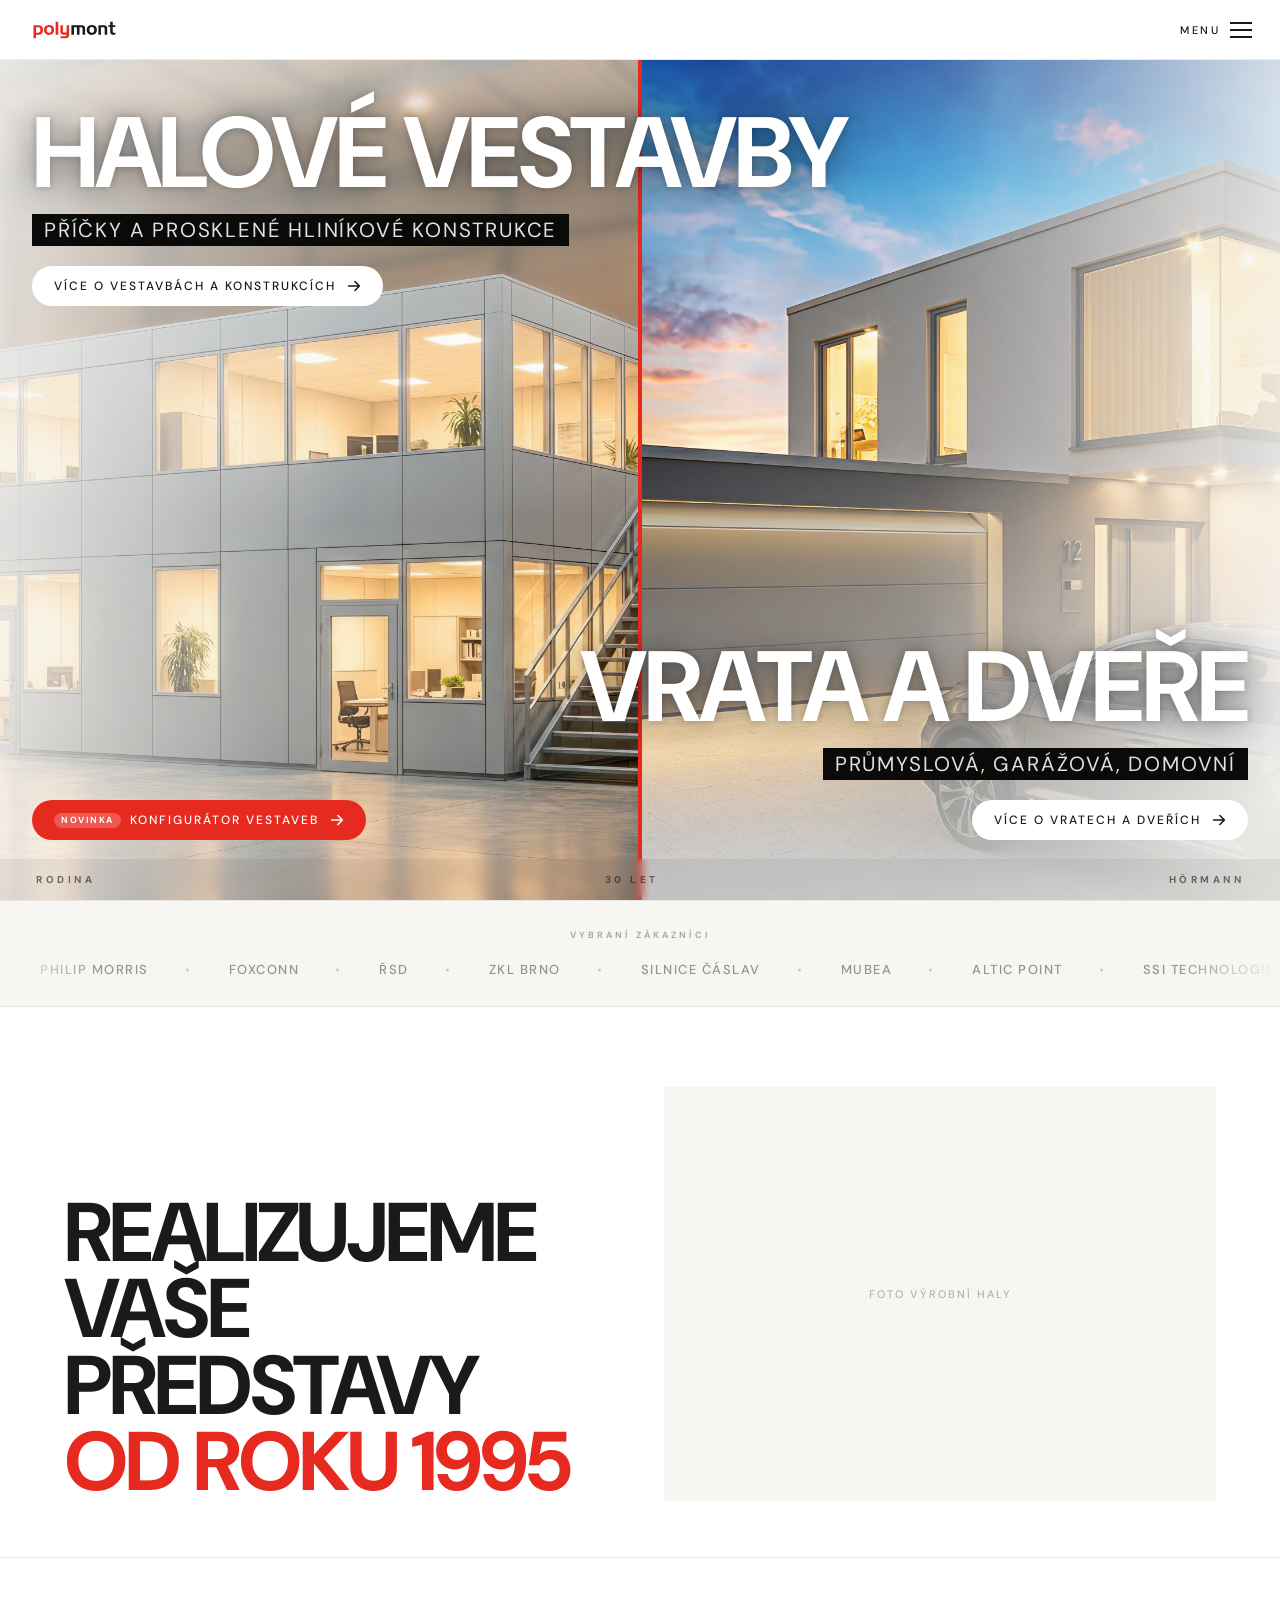
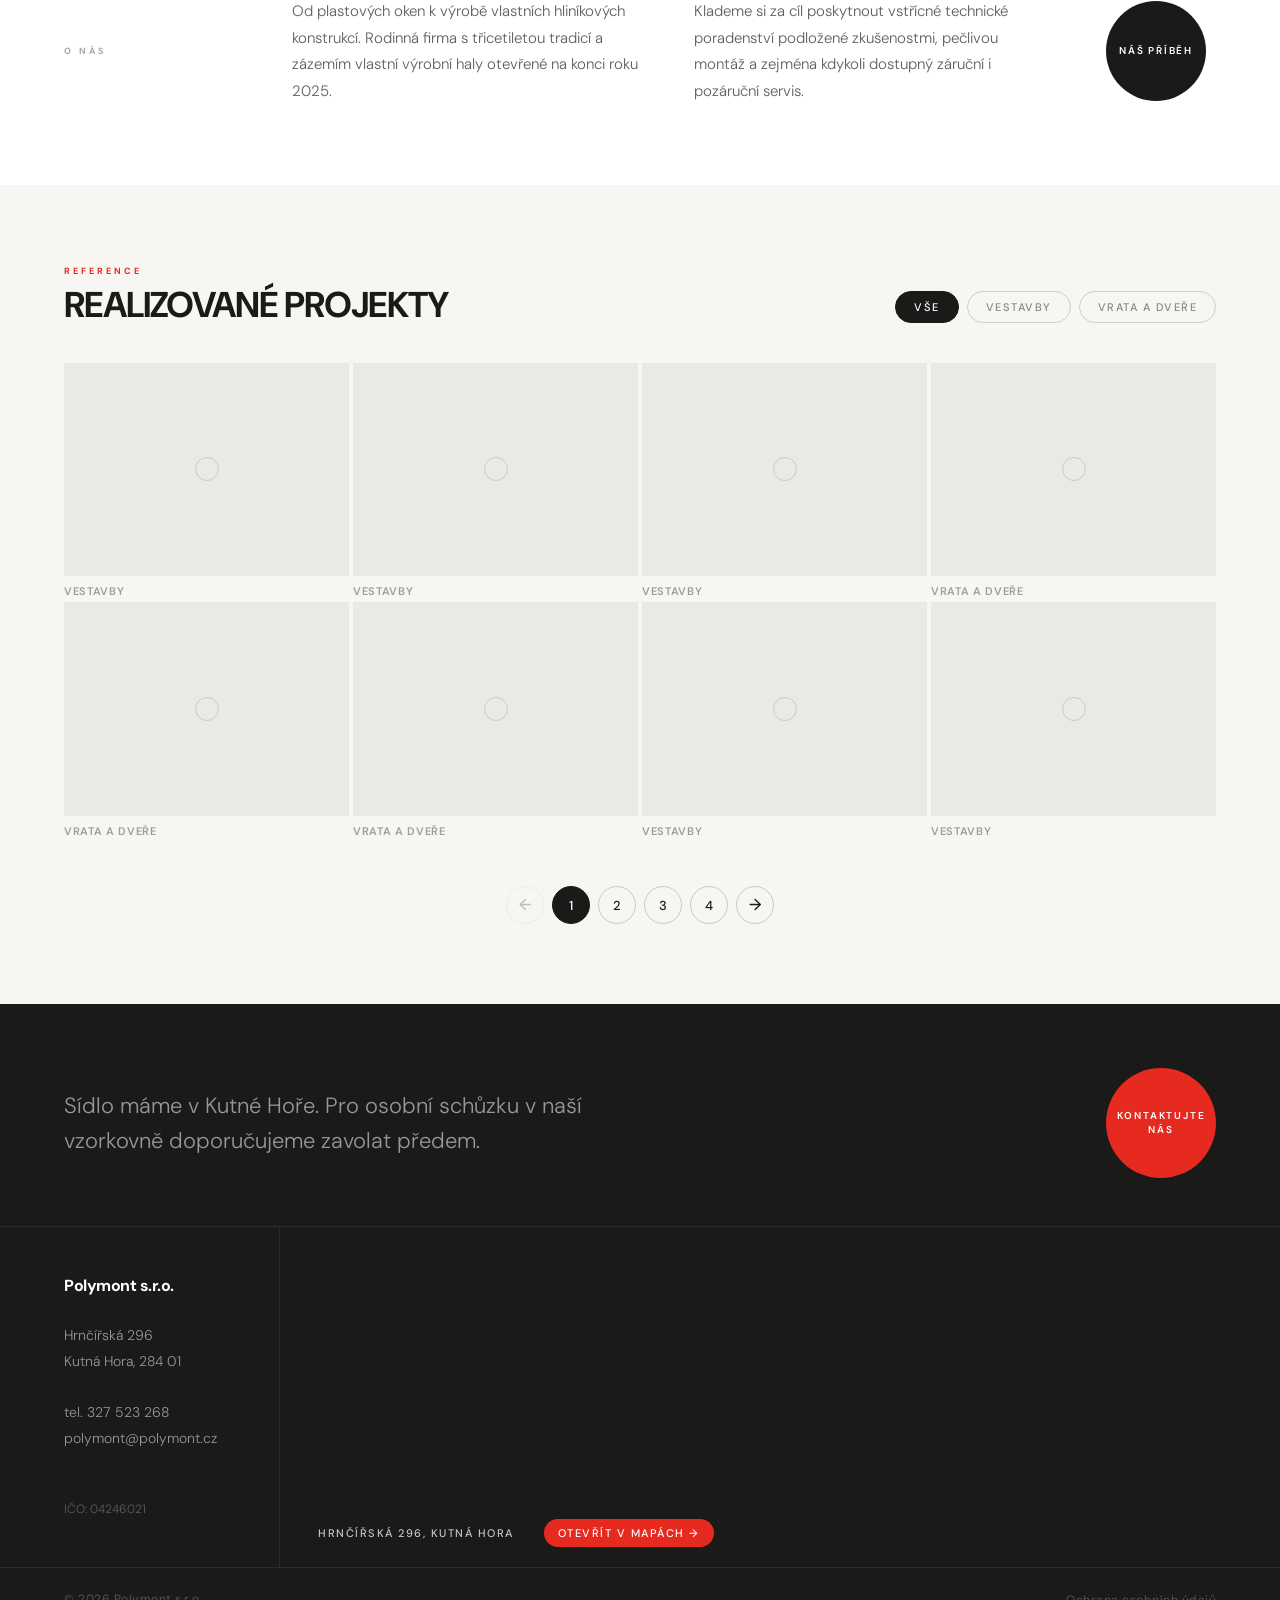
==== index.html @ edbf9d9f "Add files via upload" ====
<!DOCTYPE html>
<html lang="cs" dir="ltr">
<head>
  <meta charset="UTF-8" />
  <meta name="viewport" content="width=device-width, initial-scale=1.0" />
  <title>Polymont</title>
  <link rel="preconnect" href="https://fonts.googleapis.com" />
  <link rel="preconnect" href="https://fonts.gstatic.com" crossorigin />
  <link href="https://fonts.googleapis.com/css2?family=DM+Sans:ital,opsz,wght@0,9..40,300;0,9..40,400;0,9..40,500;0,9..40,700;1,9..40,300&display=swap" rel="stylesheet" />
  <link rel="stylesheet" href="style.css?v=5" />
</head>
<body>

  <!-- NAV -->
  <nav class="nav">
    <a href="/" class="nav__logo" data-i18n-aria-label="nav.logo_alt">
      <img src="polymont_logo_light.svg" data-i18n-alt="nav.logo_alt" alt="Polymont" class="nav__logo-img" />
    </a>
    <button class="nav__menu" data-i18n-aria-label="nav.menu">
      <span class="nav__menu-label" data-i18n="nav.menu">Menu</span>
      <div class="nav__hamburger">
        <span></span>
        <span></span>
        <span></span>
      </div>
    </button>
  </nav>

  <!-- HERO -->
  <section class="hero">

    <!-- Background panels (images + overlays only) -->
    <div class="hero__panel hero__panel--left">
      <img src="hero-1.png" data-i18n-alt="hero.left.img_alt" alt="" />
      <div class="hero__overlay"></div>
    </div>
    <div class="hero__panel hero__panel--right">
      <img src="hero-2.png" data-i18n-alt="hero.right.img_alt" alt="" />
      <div class="hero__overlay"></div>
    </div>

    <!-- Red divider between panels -->
    <div class="hero__divider"></div>

    <!-- Text blocks live at hero level — titles bleed across panels -->
    <div class="hero__text hero__text--topleft">
      <h1 class="hero__title" data-i18n="hero.left.title"></h1>
      <p class="hero__subtitle" data-i18n="hero.left.subtitle"></p>
      <a href="#halove-vestavby" class="hero__btn" data-i18n-label="hero.left.btn">
        <span data-i18n="hero.left.btn">Více o vestavbách a konstrukcích</span>
        <svg class="hero__btn-icon" viewBox="0 0 20 20" fill="none" xmlns="http://www.w3.org/2000/svg" width="18" height="18">
          <path d="M4 10h12M11 5l5 5-5 5" stroke="currentColor" stroke-width="1.8" stroke-linecap="round" stroke-linejoin="round"/>
        </svg>
      </a>
    </div>

    <div class="hero__text hero__text--bottomright">
      <h1 class="hero__title" data-i18n="hero.right.title"></h1>
      <p class="hero__subtitle" data-i18n="hero.right.subtitle"></p>
      <a href="#vrata-dvere" class="hero__btn" data-i18n-label="hero.right.btn">
        <span data-i18n="hero.right.btn">Více o vratech a dveřích</span>
        <svg class="hero__btn-icon" viewBox="0 0 20 20" fill="none" xmlns="http://www.w3.org/2000/svg" width="18" height="18">
          <path d="M4 10h12M11 5l5 5-5 5" stroke="currentColor" stroke-width="1.8" stroke-linecap="round" stroke-linejoin="round"/>
        </svg>
      </a>
    </div>

    <!-- Accent configurator button — bottom left -->
    <a href="#konfigurator" class="hero__btn hero__btn--accent hero__btn--bottomleft">
      <span class="hero__btn-new" data-i18n="hero.left.btn_new">Novinka</span>
      <span data-i18n="hero.left.btn_configurator">Konfigurátor vestaveb</span>
      <svg class="hero__btn-icon" viewBox="0 0 20 20" fill="none" xmlns="http://www.w3.org/2000/svg" width="18" height="18">
        <path d="M4 10h12M11 5l5 5-5 5" stroke="currentColor" stroke-width="1.8" stroke-linecap="round" stroke-linejoin="round"/>
      </svg>
    </a>

    <!-- Bottom labels -->
    <div class="hero__labels">
      <span data-i18n="hero.label.consulting"></span>
      <span data-i18n="hero.label.management"></span>
      <span data-i18n="hero.label.control"></span>
    </div>
  </section>

  <!-- CLIENTS SLIDER -->
  <section class="clients">
    <p class="clients__label" data-i18n="clients.label">Vybraní zákazníci</p>
    <div class="clients__track-wrap">
      <div class="clients__track">
        <span>Philip Morris</span>
        <span>Foxconn</span>
        <span>ŘSD</span>
        <span>ZKL Brno</span>
        <span>Silnice Čáslav</span>
        <span>MUBEA</span>
        <span>ALTIC Point</span>
        <span>SSI Technologies</span>
        <span>UNIKOM Kutná Hora</span>
        <span>PZP Heating</span>
        <span>Zambelli České Budějovice</span>
        <span>DEXION Praha</span>
        <span>LINDE Material Handling</span>
        <span>JMB Aircraft</span>
        <span>STEELAG Praha</span>
        <span>BEG Bohemia Brno</span>
        <span>SUMITOMO</span>
        <span>EUROPTEC</span>
        <!-- duplicate for seamless loop -->
        <span aria-hidden="true">Philip Morris</span>
        <span aria-hidden="true">Foxconn</span>
        <span aria-hidden="true">ŘSD</span>
        <span aria-hidden="true">ZKL Brno</span>
        <span aria-hidden="true">Silnice Čáslav</span>
        <span aria-hidden="true">MUBEA</span>
        <span aria-hidden="true">ALTIC Point</span>
        <span aria-hidden="true">SSI Technologies</span>
        <span aria-hidden="true">UNIKOM Kutná Hora</span>
        <span aria-hidden="true">PZP Heating</span>
        <span aria-hidden="true">Zambelli České Budějovice</span>
        <span aria-hidden="true">DEXION Praha</span>
        <span aria-hidden="true">LINDE Material Handling</span>
        <span aria-hidden="true">JMB Aircraft</span>
        <span aria-hidden="true">STEELAG Praha</span>
        <span aria-hidden="true">BEG Bohemia Brno</span>
        <span aria-hidden="true">SUMITOMO</span>
        <span aria-hidden="true">EUROPTEC</span>
      </div>
    </div>
  </section>

  <!-- ABOUT TEASER -->
  <section class="about">

    <!-- Top: big heading + company image -->
    <div class="about__hero">
      <h2 class="about__heading">
        <span data-i18n="about.heading_l1">Realizujeme</span>
        <span data-i18n="about.heading_l2">vaše představy</span>
        <span class="about__heading-accent" data-i18n="about.heading_l3">od roku 1995</span>
      </h2>
      <div class="about__image">
        <!-- Replace src with actual premises photo -->
        <img src="about-premises.jpg" alt="Výrobní hala Polymont" onerror="this.style.display='none';this.closest('.about__image').classList.add('about__image--placeholder')" />
      </div>
    </div>

    <!-- Bottom: label · two text columns · round CTA -->
    <div class="about__body">
      <p class="about__eyebrow" data-i18n="about.eyebrow">O nás</p>
      <p class="about__col" data-i18n="about.col1">Od plastových oken k výrobě vlastních hliníkových konstrukcí. Rodinná firma s třicetiletou tradicí a zázemím vlastní výrobní haly otevřené na konci roku 2025.</p>
      <p class="about__col" data-i18n="about.col2">Klademe si za cíl poskytnout vstřícné technické poradenství podložené zkušenostmi, pečlivou montáž a zejména kdykoli dostupný záruční i pozáruční servis.</p>
      <a href="o-nas.html" class="about__btn" data-i18n="about.btn">Náš příběh</a>
    </div>

  </section>

  <!-- REFERENCES -->
  <section class="refs">
    <div class="refs__header">
      <div class="refs__title-wrap">
        <p class="refs__eyebrow" data-i18n="refs.eyebrow">Reference</p>
        <h2 class="refs__title" data-i18n="refs.title">Realizované projekty</h2>
      </div>
      <div class="refs__filters" role="group">
        <button class="refs__chip refs__chip--active" data-filter="all" data-i18n="refs.filter_all">Vše</button>
        <button class="refs__chip" data-filter="vestavby" data-i18n="refs.filter_vestavby">Vestavby</button>
        <button class="refs__chip" data-filter="vrata" data-i18n="refs.filter_vrata">Vrata a dveře</button>
      </div>
    </div>
    <div class="refs__grid" id="refs-grid"></div>
    <div class="refs__pager" id="refs-pager"></div>
  </section>

  <!-- LIGHTBOX -->
  <div class="lb" id="lightbox" role="dialog" aria-modal="true" aria-label="Zobrazení fotografie" hidden>
    <button class="lb__close" id="lb-close" aria-label="Zavřít">
      <svg viewBox="0 0 24 24" fill="none" width="22" height="22">
        <path d="M18 6L6 18M6 6l12 12" stroke="currentColor" stroke-width="2" stroke-linecap="round"/>
      </svg>
    </button>
    <button class="lb__arrow lb__arrow--prev" id="lb-prev" aria-label="Předchozí">
      <svg viewBox="0 0 24 24" fill="none" width="22" height="22">
        <path d="M15 18l-6-6 6-6" stroke="currentColor" stroke-width="2" stroke-linecap="round" stroke-linejoin="round"/>
      </svg>
    </button>
    <div class="lb__stage" id="lb-stage">
      <img class="lb__img" id="lb-img" src="" alt="" />
    </div>
    <button class="lb__arrow lb__arrow--next" id="lb-next" aria-label="Další">
      <svg viewBox="0 0 24 24" fill="none" width="22" height="22">
        <path d="M9 18l6-6-6-6" stroke="currentColor" stroke-width="2" stroke-linecap="round" stroke-linejoin="round"/>
      </svg>
    </button>
    <p class="lb__counter" id="lb-counter"></p>
  </div>

  <!-- FOOTER -->
  <footer class="footer">
    <div class="footer__top">
      <p class="footer__intro" data-i18n="footer.intro">Sídlo máme v Kutné Hoře. Pro osobní schůzku v naší vzorkovně doporučujeme zavolat předem.</p>
      <a href="#kontakt" class="footer__cta" data-i18n="footer.cta">Kontaktujte nás</a>
    </div>

    <div class="footer__body">
      <div class="footer__info">
        <p class="footer__company">Polymont s.r.o.</p>

        <div class="footer__block">
          <p>Hrnčířská 296</p>
          <p>Kutná Hora, 284 01</p>
        </div>

        <div class="footer__block">
          <a href="tel:+420327523268" class="footer__link">tel. 327 523 268</a>
          <a href="mailto:polymont@polymont.cz" class="footer__link">polymont@polymont.cz</a>
        </div>

        <div class="footer__block footer__block--small">
          <p>IČO: 04246021</p>
        </div>
      </div>

      <div class="footer__map">
        <iframe
          src="https://www.google.com/maps/embed?pb=!1m18!1m12!1m3!1d2566.0!2d15.2663!3d49.9484!2m3!1f0!2f0!3f0!3m2!1i1024!2i768!4f13.1!3m3!1m2!1s0x470cb5c5d5d5d5d5%3A0x0!2sHrn%C4%8D%C3%AD%C5%99sk%C3%A1+296%2C+Kutn%C3%A1+Hora!5e0!3m2!1scs!2scz!4v1"
          title="Polymont s.r.o. – Hrnčířská 296, Kutná Hora"
          allowfullscreen=""
          loading="lazy"
          referrerpolicy="no-referrer-when-downgrade">
        </iframe>
        <div class="footer__map-overlay">
          <span class="footer__map-label">Hrnčířská 296, Kutná Hora</span>
          <a href="https://maps.google.com/?q=Hrnčířská+296,+Kutná+Hora" target="_blank" rel="noopener" class="footer__map-btn" data-i18n="footer.map_open">Otevřít v mapách →</a>
        </div>
      </div>
    </div>

    <div class="footer__bottom">
      <p class="footer__copy">© <span id="footer-year"></span> Polymont s.r.o.</p>
      <nav class="footer__legal">
        <a href="#" data-i18n="footer.privacy">Ochrana osobních údajů</a>
      </nav>
    </div>
  </footer>

  <script src="main.js?v=4" defer></script>
</body>
</html>
---- style.css ----
*, *::before, *::after {
  margin: 0;
  padding: 0;
  box-sizing: border-box;
}

:root {
  --red:    #E62A20;
  --dark:   #1A1A18;
  --light:  #f7f6f3;
  --black:  #0a0a09;
  --white:  #ffffff;
  --nav-h:  60px;
}

html {
  font-family: 'DM Sans', sans-serif;
  background: var(--light);
}

body {
  min-height: 100%;
}

/* ─── NAV ─────────────────────────────────────────── */

.nav {
  position: fixed;
  top: 0; left: 0; right: 0;
  z-index: 100;
  height: var(--nav-h);
  background: var(--white);
  border-bottom: 1px solid rgba(0,0,0,0.08);
  display: flex;
  align-items: center;
  justify-content: space-between;
  padding: 0 28px;
}

.nav__logo {
  display: flex;
  align-items: center;
  text-decoration: none;
}

.nav__logo-img {
  height: 28px;
  width: auto;
  display: block;
}

.nav__menu {
  display: flex;
  align-items: center;
  gap: 10px;
  background: none;
  border: none;
  cursor: pointer;
  color: var(--dark);
}

.nav__menu-label {
  font-family: 'DM Sans', sans-serif;
  font-size: 11px;
  font-weight: 500;
  letter-spacing: 2.5px;
  text-transform: uppercase;
  color: var(--dark);
}

.nav__hamburger {
  display: flex;
  flex-direction: column;
  gap: 5px;
}

.nav__hamburger span {
  display: block;
  width: 22px;
  height: 2px;
  background: var(--dark);
  transition: transform 0.3s ease, opacity 0.3s ease;
}

/* ─── LOAD ANIMATIONS ────────────────────────────── */

@keyframes slideUp {
  from { opacity: 0; transform: translateY(44px); }
  to   { opacity: 1; transform: translateY(0); }
}

@keyframes heroZoomOut {
  from { transform: scale(1.08); }
  to   { transform: scale(1); }
}

@keyframes fadeIn {
  from { opacity: 0; }
  to   { opacity: 1; }
}

.nav {
  animation: fadeIn 0.5s ease both;
}

.hero__panel img {
  animation: heroZoomOut 2.4s cubic-bezier(0.25, 0.46, 0.45, 0.94) both;
}

.hero__divider {
  animation: fadeIn 0.6s ease 0.2s both;
}

.hero__text--topleft .hero__title {
  animation: slideUp 0.95s cubic-bezier(0.22, 1, 0.36, 1) 0.15s both;
}
.hero__text--topleft .hero__subtitle {
  animation: slideUp 0.8s cubic-bezier(0.22, 1, 0.36, 1) 0.38s both;
}
.hero__text--bottomright .hero__title {
  animation: slideUp 0.95s cubic-bezier(0.22, 1, 0.36, 1) 0.32s both;
}
.hero__text--bottomright .hero__subtitle {
  animation: slideUp 0.8s cubic-bezier(0.22, 1, 0.36, 1) 0.55s both;
}

.hero__labels {
  animation: fadeIn 0.7s ease 0.8s both;
}

/* ─── HERO ────────────────────────────────────────── */

.hero {
  display: flex;
  height: 100vh;
  padding-top: var(--nav-h);
  position: relative;
}

.hero__panel {
  flex: 1;
  position: relative;
  overflow: hidden;
}

.hero__panel img {
  width: 100%;
  height: 100%;
  object-fit: cover;
  display: block;
}

.hero__overlay {
  position: absolute;
  inset: 0;
  pointer-events: none;
}

/* Light overlays — wash image toward the text corners */
.hero__panel--left .hero__overlay {
  background:
    linear-gradient(to right,  rgba(247,246,243,0.82) 0%, rgba(247,246,243,0.20) 55%, transparent 100%),
    linear-gradient(to bottom, rgba(247,246,243,0.60) 0%, transparent 55%);
}

.hero__panel--right .hero__overlay {
  background:
    linear-gradient(to left,  rgba(247,246,243,0.85) 0%, rgba(247,246,243,0.20) 55%, transparent 100%),
    linear-gradient(to top,   rgba(247,246,243,0.68) 0%, transparent 55%);
}

/* ─── HOVER INTERACTIONS ─────────────────────────── */

.hero__panel {
  cursor: pointer;
}

/* Dark veil appears on hover — sits above gradient overlay */
.hero__panel::after {
  content: '';
  position: absolute;
  inset: 0;
  background: rgba(0, 0, 0, 0);
  transition: background 0.45s ease;
  z-index: 5;
  pointer-events: none;
}

.hero__panel:hover::after {
  background: rgba(0, 0, 0, 0.16);
}

/* Image zoom on hover — only enabled after the load animation finishes */
.hero__panel.anim-done img {
  animation: none;
  transform: scale(1);
  transition: transform 0.8s cubic-bezier(0.25, 0.46, 0.45, 0.94);
}

.hero__panel.anim-done:hover img {
  transform: scale(1.04);
}


/* ─── RED DIVIDER ─────────────────────────────────── */

.hero__divider {
  position: absolute;
  left: 50%;
  top: 0; bottom: 0;
  width: 4px;
  margin-left: -2px;
  background: var(--red);
  z-index: 8;
  pointer-events: none;
}

/* ─── HERO TEXT ───────────────────────────────────── */

.hero__text {
  position: absolute;
  z-index: 10;
  display: flex;
  flex-direction: column;
  align-items: flex-start;
}

.hero__text--bottomright {
  align-items: flex-end;
}

.hero__text--topleft {
  top: 108px;
  left: 32px;
}

.hero__text--bottomright {
  bottom: 60px;
  right: 32px;
  text-align: right;
}

/* Large overflow title — no box, bleeds across panels */
.hero__title {
  color: var(--white);
  font-size: clamp(52px, 7.8vw, 124px);
  font-weight: 700;
  line-height: 0.92;
  letter-spacing: -3px;
  text-transform: uppercase;
  white-space: nowrap;
  margin-bottom: 14px;
  text-shadow:
    0 2px 40px rgba(0,0,0,0.55),
    0 0   8px  rgba(0,0,0,0.25);
}

/* Solid black subtitle box — hugs text width only */
.hero__subtitle {
  display: inline-block;
  background: var(--black);
  color: rgba(255,255,255,0.88);
  font-size: clamp(20px, 1.6vw, 26px);
  font-weight: 400;
  letter-spacing: 1.8px;
  text-transform: uppercase;
  padding: 6px 12px;
  line-height: 1;
}

/* ─── HERO BUTTON ─────────────────────────────────── */

.hero__btn {
  display: inline-flex;
  align-items: center;
  gap: 9px;
  margin-top: 20px;
  padding: 11px 20px 11px 22px;
  border: none;
  border-radius: 100px;
  color: var(--dark);
  font-family: 'DM Sans', sans-serif;
  font-size: 12px;
  font-weight: 500;
  letter-spacing: 2px;
  text-transform: uppercase;
  text-decoration: none;
  background: var(--white);
  transition: background 0.3s ease, color 0.3s ease, gap 0.3s ease;
}

.hero__btn:hover {
  background: var(--light);
  color: var(--black);
  gap: 14px;
}

.hero__btn-icon {
  width: 18px;
  height: 18px;
  min-width: 18px;
  min-height: 18px;
  max-width: 18px;
  max-height: 18px;
  flex-shrink: 0;
  display: block;
  transition: transform 0.3s cubic-bezier(0.22, 1, 0.36, 1);
}

.hero__btn:hover .hero__btn-icon {
  transform: translateX(3px);
}

/* Accent (red) variant */
.hero__btn--accent {
  background: var(--red);
  color: #ffffff;
}

.hero__btn--accent:hover {
  background: #cc2219;
  color: #ffffff;
}

/* "Novinka" badge inside accent button */
.hero__btn-new {
  background: rgba(255, 255, 255, 0.22);
  color: #ffffff;
  font-size: 9px;
  font-weight: 700;
  letter-spacing: 1.5px;
  text-transform: uppercase;
  padding: 3px 7px;
  border-radius: 100px;
  line-height: 1;
  flex-shrink: 0;
}

/* Button also slides up on load */
.hero__text--topleft .hero__btn {
  animation: slideUp 0.8s cubic-bezier(0.22, 1, 0.36, 1) 0.55s both;
}
.hero__btn--bottomleft {
  position: absolute;
  bottom: 60px;
  left: 32px;
  z-index: 10;
  animation: slideUp 0.8s cubic-bezier(0.22, 1, 0.36, 1) 0.68s both;
}
.hero__text--bottomright .hero__btn {
  animation: slideUp 0.8s cubic-bezier(0.22, 1, 0.36, 1) 0.72s both;
}

/* ─── BOTTOM LABELS ───────────────────────────────── */

.hero__labels {
  position: absolute;
  bottom: 0; left: 0; right: 0;
  z-index: 10;
  display: flex;
  justify-content: space-between;
  padding: 14px 36px;
  background: rgba(26,26,24,0.06);
  backdrop-filter: blur(4px);
}

.hero__labels span {
  color: rgba(26,26,24,0.60);
  font-size: 10px;
  font-weight: 700;
  letter-spacing: 3.5px;
  text-transform: uppercase;
}

/* ─── ABOUT TEASER ───────────────────────────────────── */

.about {
  background: var(--white);
}

/* Top: heading + image */
.about__hero {
  display: grid;
  grid-template-columns: 1fr 1fr;
  align-items: end;
  padding: 80px 64px 56px;
  gap: 48px;
}

.about__heading {
  display: flex;
  flex-direction: column;
  font-size: clamp(48px, 6.5vw, 96px);
  font-weight: 700;
  line-height: 0.92;
  letter-spacing: -3px;
  text-transform: uppercase;
  color: var(--dark);
}

.about__heading-accent {
  color: var(--red);
}

.about__image {
  width: 100%;
  aspect-ratio: 4 / 3;
  overflow: hidden;
  background: var(--light);
}

.about__image img {
  width: 100%;
  height: 100%;
  object-fit: cover;
  display: block;
  transition: transform 0.6s ease;
}

.about__image img:hover {
  transform: scale(1.02);
}

.about__image--placeholder {
  display: flex;
  align-items: center;
  justify-content: center;
}

.about__image--placeholder::after {
  content: 'Foto výrobní haly';
  font-size: 11px;
  font-weight: 500;
  letter-spacing: 2px;
  text-transform: uppercase;
  color: rgba(26,26,24,0.3);
}

/* Bottom: label · 2 columns · round button */
.about__body {
  display: grid;
  grid-template-columns: 180px 1fr 1fr 120px;
  align-items: center;
  gap: 0 48px;
  padding: 40px 64px 80px;
  border-top: 1px solid rgba(0,0,0,0.08);
}

.about__eyebrow {
  font-size: 9px;
  font-weight: 700;
  letter-spacing: 3px;
  text-transform: uppercase;
  color: rgba(26,26,24,0.38);
}

.about__col {
  font-size: 15px;
  font-weight: 300;
  line-height: 1.78;
  color: rgba(26,26,24,0.70);
}

/* Round CTA */
.about__btn {
  width: 100px;
  height: 100px;
  border-radius: 50%;
  background: var(--dark);
  color: var(--white);
  display: flex;
  align-items: center;
  justify-content: center;
  text-align: center;
  font-family: 'DM Sans', sans-serif;
  font-size: 10px;
  font-weight: 600;
  letter-spacing: 1.8px;
  text-transform: uppercase;
  text-decoration: none;
  line-height: 1.4;
  padding: 12px;
  justify-self: center;
  transition: background 0.3s ease, transform 0.3s cubic-bezier(0.22, 1, 0.36, 1);
}

.about__btn:hover {
  background: var(--red);
  transform: scale(1.08);
}

@media (max-width: 768px) {
  .about__hero {
    grid-template-columns: 1fr;
    padding: 48px 24px 32px;
    gap: 32px;
    align-items: start;
  }

  .about__heading {
    letter-spacing: -2px;
  }

  .about__body {
    grid-template-columns: 1fr;
    padding: 32px 24px 56px;
    gap: 20px;
  }

  .about__btn {
    justify-self: start;
    margin-top: 8px;
  }
}

/* ─── CLIENTS SLIDER ─────────────────────────────────── */

.clients {
  background: var(--light);
  border-top: 1px solid rgba(0,0,0,0.07);
  border-bottom: 1px solid rgba(0,0,0,0.07);
  padding: 28px 0;
  overflow: hidden;
}

.clients__label {
  text-align: center;
  font-size: 9px;
  font-weight: 700;
  letter-spacing: 3px;
  text-transform: uppercase;
  color: rgba(26,26,24,0.35);
  margin-bottom: 20px;
}

.clients__track-wrap {
  overflow: hidden;
  /* fade edges */
  -webkit-mask-image: linear-gradient(to right, transparent 0%, black 8%, black 92%, transparent 100%);
  mask-image: linear-gradient(to right, transparent 0%, black 8%, black 92%, transparent 100%);
}

@keyframes marquee {
  from { transform: translateX(0); }
  to   { transform: translateX(-50%); }
}

.clients__track {
  display: flex;
  align-items: center;
  gap: 0;
  width: max-content;
  animation: marquee 40s linear infinite;
}

.clients__track:hover {
  animation-play-state: paused;
}

.clients__track span {
  padding: 0 40px;
  font-size: 13px;
  font-weight: 500;
  letter-spacing: 1.5px;
  text-transform: uppercase;
  color: rgba(26,26,24,0.45);
  white-space: nowrap;
  transition: color 0.2s ease;
  position: relative;
}

.clients__track span::after {
  content: '';
  position: absolute;
  right: 0;
  top: 50%;
  transform: translateY(-50%);
  width: 3px;
  height: 3px;
  border-radius: 50%;
  background: rgba(26,26,24,0.2);
}

.clients__track span:hover {
  color: var(--dark);
}

/* ─── REFERENCES ─────────────────────────────────────── */

.refs {
  background: var(--light);
  padding: 80px 64px;
}

.refs__header {
  display: flex;
  align-items: flex-end;
  justify-content: space-between;
  margin-bottom: 40px;
  gap: 24px;
}

.refs__eyebrow {
  font-size: 9px;
  font-weight: 700;
  letter-spacing: 3px;
  text-transform: uppercase;
  color: var(--red);
  margin-bottom: 10px;
}

.refs__title {
  font-size: clamp(24px, 2.8vw, 38px);
  font-weight: 700;
  letter-spacing: -1px;
  text-transform: uppercase;
  color: var(--dark);
  line-height: 1;
}

/* Filter chips */
.refs__filters {
  display: flex;
  gap: 8px;
  flex-shrink: 0;
}

.refs__chip {
  padding: 8px 18px;
  border-radius: 100px;
  border: 1.5px solid rgba(26,26,24,0.18);
  background: transparent;
  color: rgba(26,26,24,0.50);
  font-family: 'DM Sans', sans-serif;
  font-size: 11px;
  font-weight: 500;
  letter-spacing: 1.5px;
  text-transform: uppercase;
  cursor: pointer;
  transition: background 0.2s ease, color 0.2s ease, border-color 0.2s ease;
}

.refs__chip:hover {
  border-color: var(--dark);
  color: var(--dark);
}

.refs__chip--active {
  background: var(--dark);
  border-color: var(--dark);
  color: var(--white);
}

/* Image grid */
.refs__grid {
  display: grid;
  grid-template-columns: repeat(4, 1fr);
  gap: 4px;
}

.refs__item {
  overflow: hidden;
  transition: opacity 0.35s ease, transform 0.35s ease;
}

.refs__item--hidden {
  display: none;
}

.refs__img-wrap {
  aspect-ratio: 4 / 3;
  overflow: hidden;
  background: rgba(26,26,24,0.06);
}

.refs__img-wrap img {
  width: 100%;
  height: 100%;
  object-fit: cover;
  display: block;
  transition: transform 0.6s cubic-bezier(0.25, 0.46, 0.45, 0.94);
}

.refs__img-wrap:hover img {
  transform: scale(1.04);
}

/* Category label */
.refs__item-label {
  font-size: 11px;
  font-weight: 600;
  letter-spacing: 0.06em;
  text-transform: uppercase;
  color: rgba(26,26,24,0.4);
  margin-top: 8px;
}

/* Placeholder when no image */
.refs__img-wrap--placeholder {
  display: flex;
  align-items: center;
  justify-content: center;
}

.refs__img-wrap--placeholder::after {
  content: '';
  width: 24px;
  height: 24px;
  border: 1.5px solid rgba(26,26,24,0.15);
  border-radius: 50%;
}

@media (max-width: 768px) {
  .refs {
    padding: 56px 24px;
  }

  .refs__header {
    flex-direction: column;
    align-items: flex-start;
  }

  .refs__grid {
    grid-template-columns: repeat(2, 1fr);
  }
}

/* Pager */
.refs__pager {
  display: flex;
  align-items: center;
  justify-content: center;
  gap: 8px;
  margin-top: 48px;
}

.refs__page-btn {
  width: 38px;
  height: 38px;
  border-radius: 50%;
  border: 1.5px solid rgba(26,26,24,0.2);
  background: transparent;
  color: var(--dark);
  font-family: inherit;
  font-size: 13px;
  font-weight: 500;
  cursor: pointer;
  display: flex;
  align-items: center;
  justify-content: center;
  transition: background 0.2s, border-color 0.2s, color 0.2s;
  line-height: 1;
}

.refs__page-btn:hover {
  border-color: var(--dark);
  background: rgba(26,26,24,0.06);
}

.refs__page-btn--active {
  background: var(--dark);
  border-color: var(--dark);
  color: var(--white);
}

.refs__page-btn--arrow {
  font-size: 16px;
}

.refs__page-btn:disabled {
  opacity: 0.25;
  cursor: default;
  pointer-events: none;
}

/* ─── LIGHTBOX ────────────────────────────────────────── */

.lb {
  position: fixed;
  inset: 0;
  z-index: 500;
  background: rgba(10, 10, 9, 0.92);
  display: flex;
  align-items: center;
  justify-content: center;
  padding: 20px;
  /* entry animation */
  animation: lbFadeIn 0.2s ease both;
}

.lb[hidden] {
  display: none;
}

@keyframes lbFadeIn {
  from { opacity: 0; }
  to   { opacity: 1; }
}

/* Centre image stage */
.lb__stage {
  position: relative;
  max-width: min(90vw, 1200px);
  max-height: calc(100vh - 120px);
  display: flex;
  align-items: center;
  justify-content: center;
}

.lb__img {
  display: block;
  max-width: 100%;
  max-height: calc(100vh - 120px);
  width: auto;
  height: auto;
  object-fit: contain;
  border-radius: 4px;
  box-shadow: 0 24px 80px rgba(0,0,0,0.6);
  animation: lbImgIn 0.25s ease both;
  user-select: none;
}

@keyframes lbImgIn {
  from { opacity: 0; transform: scale(0.96); }
  to   { opacity: 1; transform: scale(1); }
}

/* Close button */
.lb__close {
  position: fixed;
  top: 20px;
  right: 24px;
  width: 44px;
  height: 44px;
  border-radius: 50%;
  border: 1.5px solid rgba(255,255,255,0.25);
  background: rgba(255,255,255,0.08);
  color: var(--white);
  display: flex;
  align-items: center;
  justify-content: center;
  cursor: pointer;
  transition: background 0.2s, border-color 0.2s;
  z-index: 10;
}

.lb__close:hover {
  background: rgba(255,255,255,0.18);
  border-color: rgba(255,255,255,0.5);
}

/* Prev / Next arrows */
.lb__arrow {
  position: fixed;
  top: 50%;
  transform: translateY(-50%);
  width: 52px;
  height: 52px;
  border-radius: 50%;
  border: 1.5px solid rgba(255,255,255,0.22);
  background: rgba(255,255,255,0.07);
  color: var(--white);
  display: flex;
  align-items: center;
  justify-content: center;
  cursor: pointer;
  transition: background 0.2s, border-color 0.2s;
  z-index: 10;
}

.lb__arrow:hover {
  background: rgba(255,255,255,0.16);
  border-color: rgba(255,255,255,0.45);
}

.lb__arrow:disabled {
  opacity: 0.2;
  cursor: default;
  pointer-events: none;
}

.lb__arrow--prev { left: 20px; }
.lb__arrow--next { right: 20px; }

/* Counter */
.lb__counter {
  position: fixed;
  bottom: 24px;
  left: 50%;
  transform: translateX(-50%);
  font-size: 12px;
  font-weight: 500;
  letter-spacing: 0.08em;
  color: rgba(255,255,255,0.45);
  pointer-events: none;
  white-space: nowrap;
}

@media (max-width: 600px) {
  .lb__arrow--prev { left: 8px; }
  .lb__arrow--next { right: 8px; }
  .lb__arrow { width: 40px; height: 40px; }
  .lb__stage { max-width: 100vw; }
}

/* Make refs images look clickable */
.refs__img-wrap {
  cursor: zoom-in;
}

/* ─── FOOTER ──────────────────────────────────────────── */

.footer {
  background: var(--dark);
  color: rgba(255,255,255,0.75);
}

/* Intro */
.footer__top {
  padding: 64px 64px 48px;
  border-bottom: 1px solid rgba(255,255,255,0.08);
  display: flex;
  align-items: center;
  justify-content: space-between;
  gap: 48px;
}

.footer__intro {
  font-size: clamp(16px, 1.8vw, 22px);
  font-weight: 300;
  line-height: 1.6;
  color: rgba(255,255,255,0.55);
  max-width: 580px;
}

.footer__cta {
  width: 110px;
  height: 110px;
  flex-shrink: 0;
  border-radius: 50%;
  background: var(--red);
  color: var(--white);
  display: flex;
  align-items: center;
  justify-content: center;
  text-align: center;
  font-family: 'DM Sans', sans-serif;
  font-size: 10px;
  font-weight: 600;
  letter-spacing: 1.8px;
  text-transform: uppercase;
  text-decoration: none;
  line-height: 1.4;
  padding: 12px;
  transition: background 0.3s ease, transform 0.3s cubic-bezier(0.22, 1, 0.36, 1);
}

.footer__cta:hover {
  background: #cc2219;
  transform: scale(1.08);
}

/* Body: info + map */
.footer__body {
  display: grid;
  grid-template-columns: 280px 1fr;
  min-height: 340px;
}

.footer__info {
  padding: 48px 64px 48px;
  display: flex;
  flex-direction: column;
  gap: 28px;
  border-right: 1px solid rgba(255,255,255,0.08);
}

.footer__company {
  font-size: 16px;
  font-weight: 700;
  letter-spacing: -0.5px;
  color: var(--white);
}

.footer__block {
  display: flex;
  flex-direction: column;
  gap: 4px;
  font-size: 14px;
  font-weight: 300;
  line-height: 1.6;
  color: rgba(255,255,255,0.55);
}

.footer__block--small {
  font-size: 12px;
  color: rgba(255,255,255,0.30);
  margin-top: auto;
}

.footer__link {
  color: rgba(255,255,255,0.55);
  text-decoration: none;
  transition: color 0.2s ease;
}

.footer__link:hover {
  color: var(--white);
}

/* Map */
.footer__map {
  position: relative;
  overflow: hidden;
}

.footer__map iframe {
  width: 100%;
  height: 100%;
  border: 0;
  display: block;
  filter: grayscale(1) contrast(0.9) brightness(0.85);
  transition: filter 0.4s ease;
}

.footer__map:hover iframe {
  filter: grayscale(0.4) contrast(1) brightness(0.95);
}

.footer__map-overlay {
  position: absolute;
  bottom: 20px;
  left: 24px;
  display: flex;
  align-items: center;
  gap: 16px;
  pointer-events: none;
}

.footer__map-label {
  background: var(--dark);
  color: rgba(255,255,255,0.75);
  font-size: 11px;
  font-weight: 500;
  letter-spacing: 1.5px;
  text-transform: uppercase;
  padding: 7px 14px;
  border-radius: 100px;
}

.footer__map-btn {
  background: var(--red);
  color: var(--white);
  font-size: 11px;
  font-weight: 500;
  letter-spacing: 1.5px;
  text-transform: uppercase;
  padding: 7px 14px;
  border-radius: 100px;
  text-decoration: none;
  pointer-events: all;
  transition: background 0.2s ease;
}

.footer__map-btn:hover {
  background: #cc2219;
}

/* Bottom bar */
.footer__bottom {
  display: flex;
  align-items: center;
  justify-content: space-between;
  padding: 20px 64px;
  border-top: 1px solid rgba(255,255,255,0.08);
}

.footer__copy {
  font-size: 12px;
  color: rgba(255,255,255,0.25);
  letter-spacing: 0.5px;
}

.footer__legal a {
  font-size: 12px;
  color: rgba(255,255,255,0.25);
  text-decoration: none;
  letter-spacing: 0.5px;
  transition: color 0.2s ease;
}

.footer__legal a:hover {
  color: rgba(255,255,255,0.6);
}

@media (max-width: 768px) {
  .footer__top {
    padding: 48px 24px 36px;
    flex-direction: column;
    align-items: flex-start;
    gap: 28px;
  }

  .footer__body {
    grid-template-columns: 1fr;
    min-height: auto;
  }

  .footer__info {
    padding: 36px 24px;
    border-right: none;
    border-bottom: 1px solid rgba(255,255,255,0.08);
  }

  .footer__map {
    height: 280px;
  }

  .footer__bottom {
    padding: 20px 24px;
    flex-direction: column;
    gap: 8px;
    align-items: flex-start;
  }
}

/* ─── MOBILE — stack panels vertically ───────────────── */

@media (max-width: 768px) {

  .hero {
    flex-direction: column;
    height: 100svh;
  }

  .hero__panel {
    flex: 1;
  }

  /* Divider becomes horizontal on mobile — offset by half nav height to align with panel boundary */
  .hero__divider {
    left: 0; right: 0;
    top: calc(50% + var(--nav-h) / 2);
    margin-left: 0;
    margin-top: -2px;
    width: auto;
    height: 4px;
  }

  .hero__text--topleft {
    top: calc(var(--nav-h) + 24px);
    left: 20px;
    right: 20px;
  }

  .hero__text--bottomright {
    bottom: 52px;
    left: 20px;
    right: 20px;
    text-align: left;
  }

  .hero__text--bottomright .hero__subtitle {
    text-align: left;
  }

  .hero__title {
    white-space: normal;
    font-size: clamp(34px, 9vw, 58px);
    letter-spacing: -1.5px;
  }


  /* Re-tune overlays for stacked layout */
  .hero__panel--left .hero__overlay {
    background:
      linear-gradient(to bottom, rgba(247,246,243,0.72) 0%, rgba(247,246,243,0.10) 65%, transparent 100%),
      linear-gradient(to right,  rgba(247,246,243,0.35) 0%, transparent 70%);
  }

  .hero__panel--right .hero__overlay {
    background:
      linear-gradient(to top,  rgba(247,246,243,0.75) 0%, rgba(247,246,243,0.10) 55%, transparent 100%),
      linear-gradient(to left, rgba(247,246,243,0.35) 0%, transparent 70%);
  }

  /* Accent button stays in the top (first) panel on mobile */
  .hero__btn--bottomleft {
    top: auto;
    bottom: calc(50% - var(--nav-h) / 2 + 20px);
    left: 20px;
  }

  .hero__labels {
    padding: 11px 20px;
  }

  .hero__labels span {
    font-size: 8px;
    letter-spacing: 2px;
  }
}
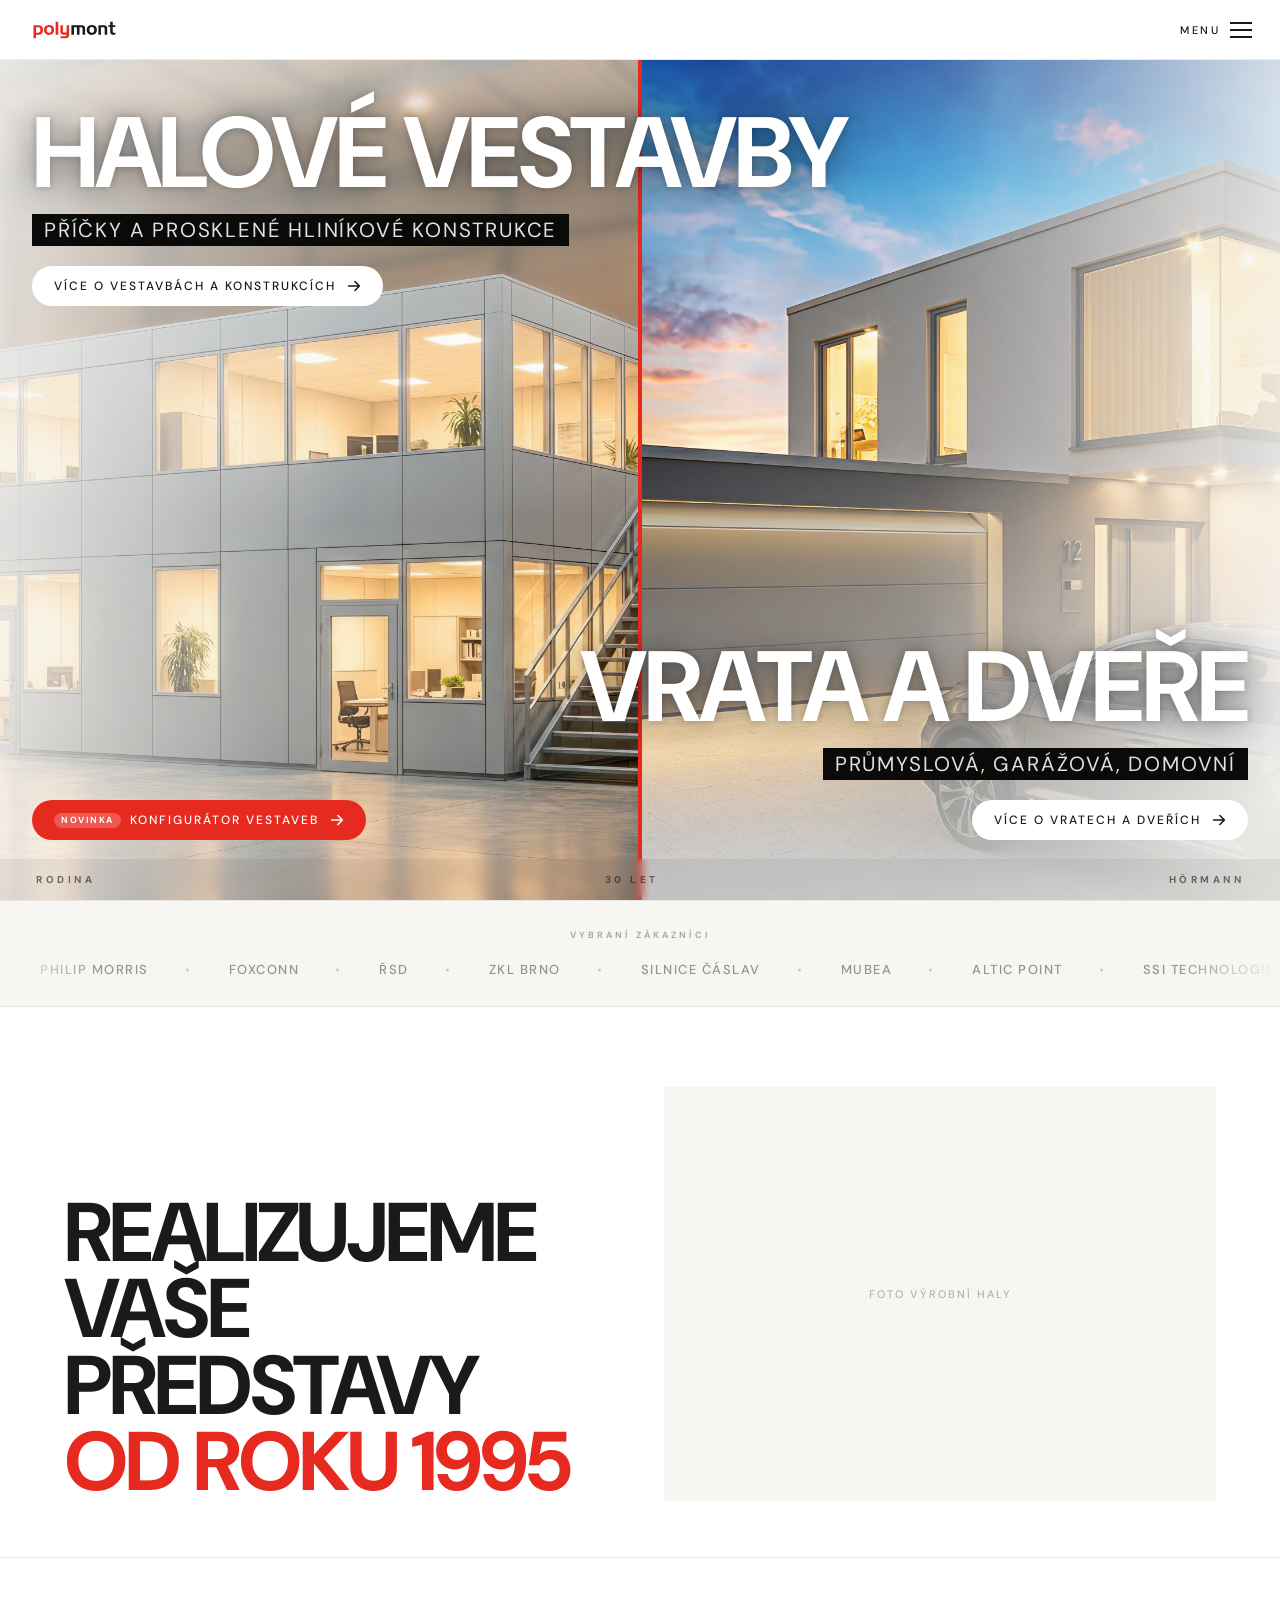
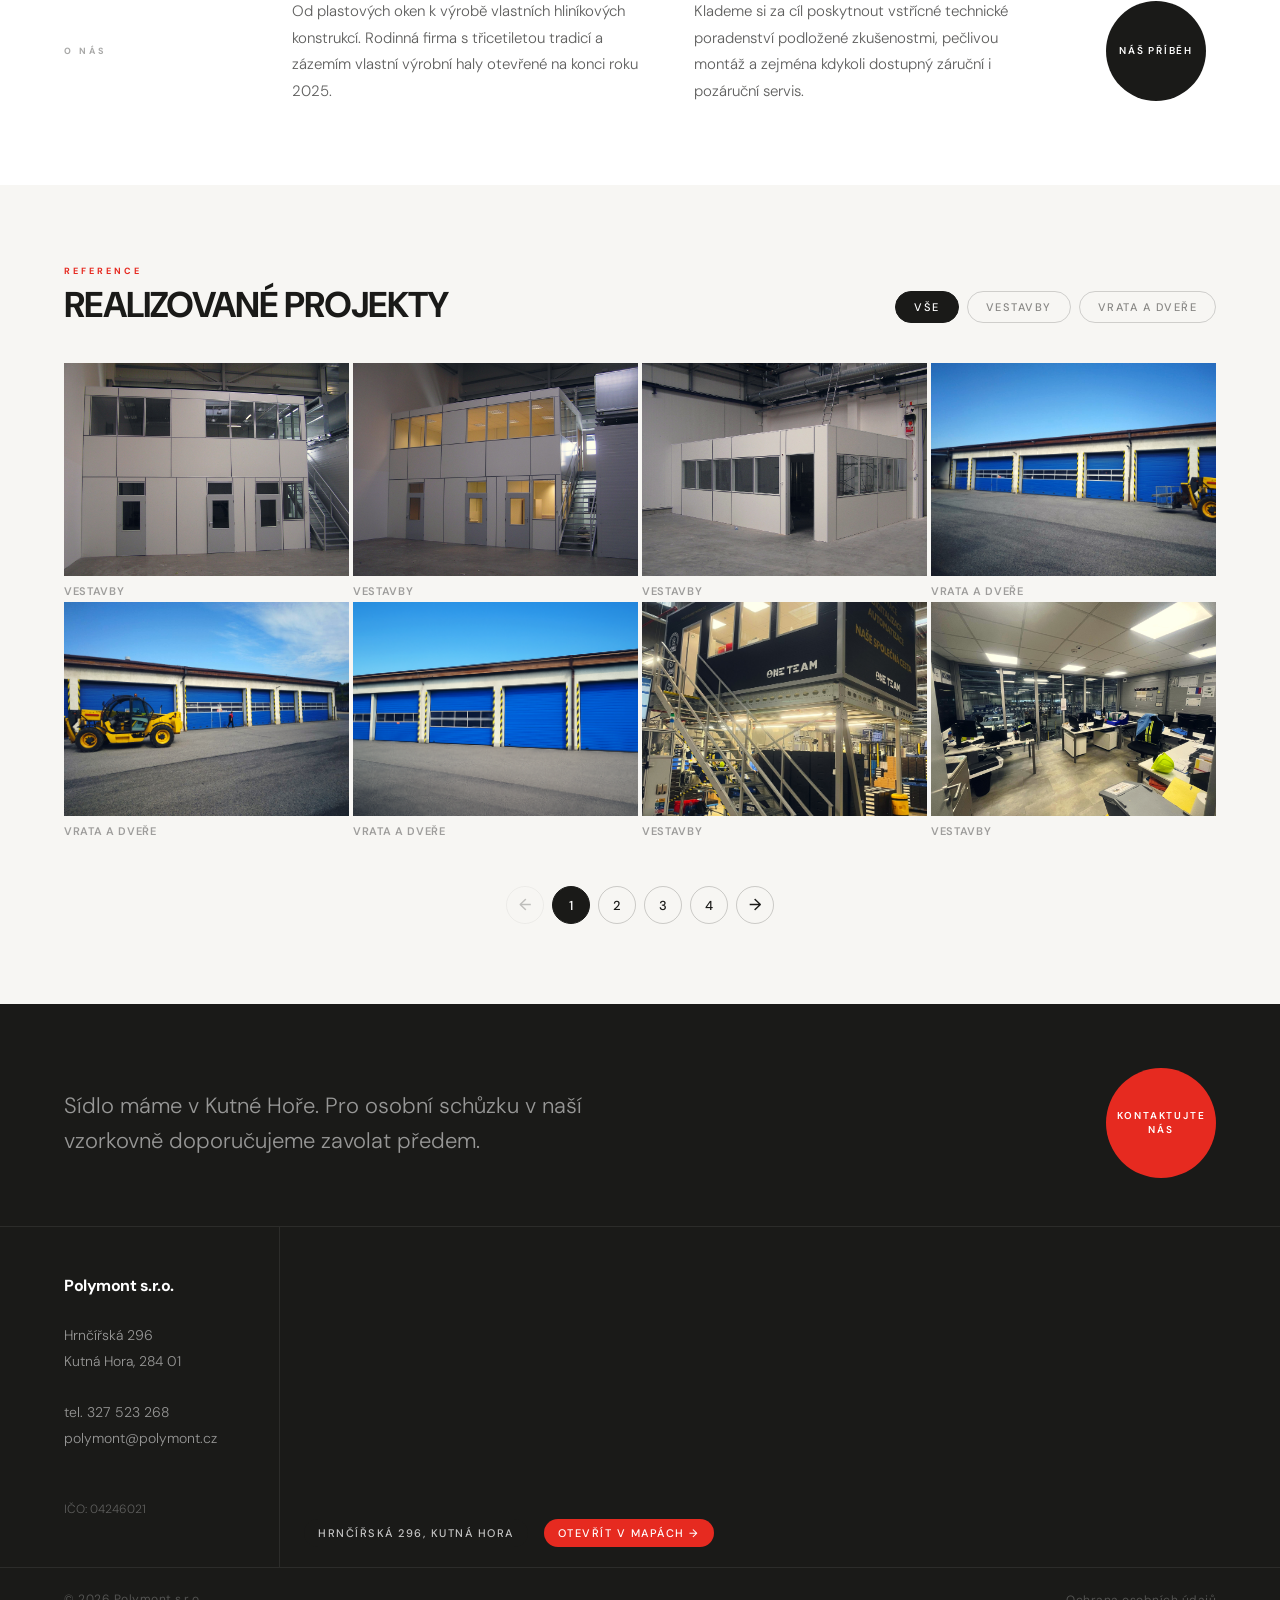
==== commit be8c116c: "Update index.html" ====
--- a/index.html
+++ b/index.html
@@ -8,6 +8,17 @@
   <link rel="preconnect" href="https://fonts.gstatic.com" crossorigin />
   <link href="https://fonts.googleapis.com/css2?family=DM+Sans:ital,opsz,wght@0,9..40,300;0,9..40,400;0,9..40,500;0,9..40,700;1,9..40,300&display=swap" rel="stylesheet" />
   <link rel="stylesheet" href="style.css?v=5" />
+    <!-- Hotjar Tracking Code for Polymont Web -->
+  <script>
+      (function(h,o,t,j,a,r){
+          h.hj=h.hj||function(){(h.hj.q=h.hj.q||[]).push(arguments)};
+          h._hjSettings={hjid:6697768,hjsv:6};
+          a=o.getElementsByTagName('head')[0];
+          r=o.createElement('script');r.async=1;
+          r.src=t+h._hjSettings.hjid+j+h._hjSettings.hjsv;
+          a.appendChild(r);
+      })(window,document,'https://static.hotjar.com/c/hotjar-','.js?sv=');
+  </script>
 </head>
 <body>
 
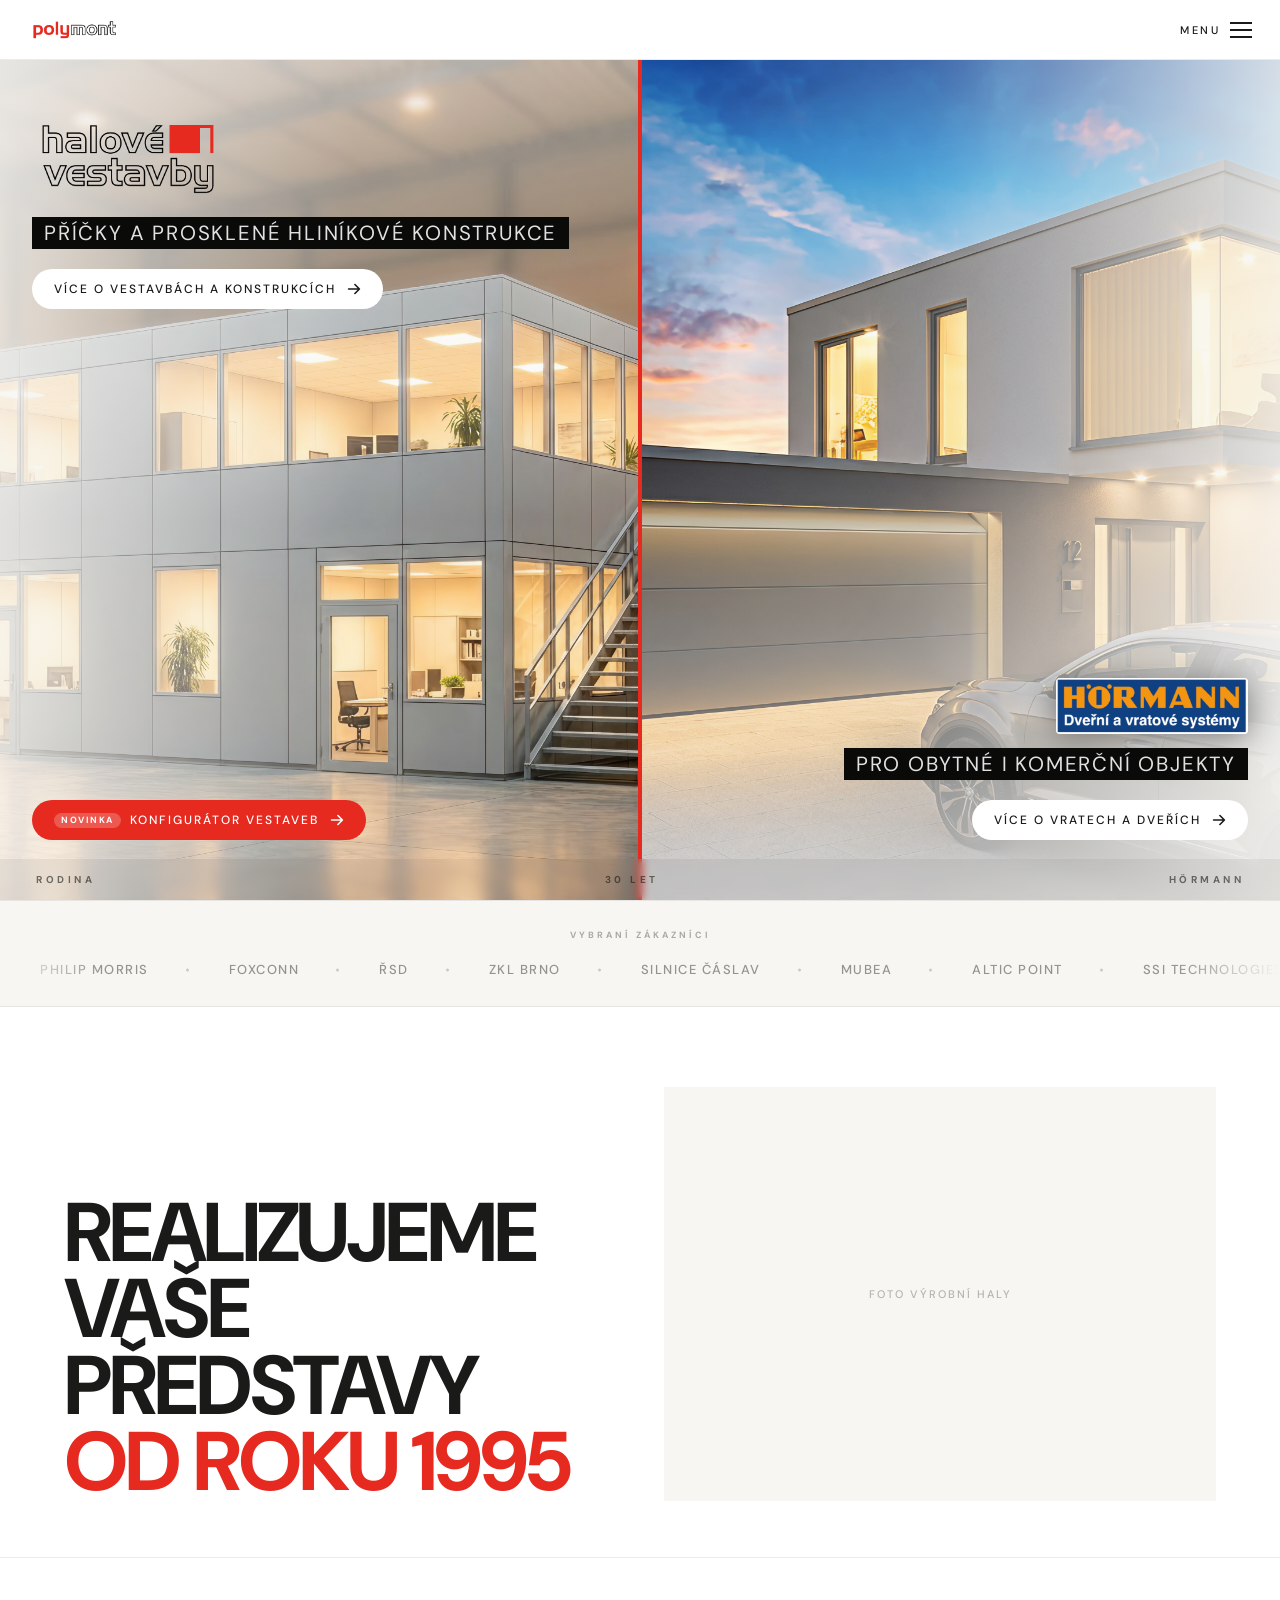
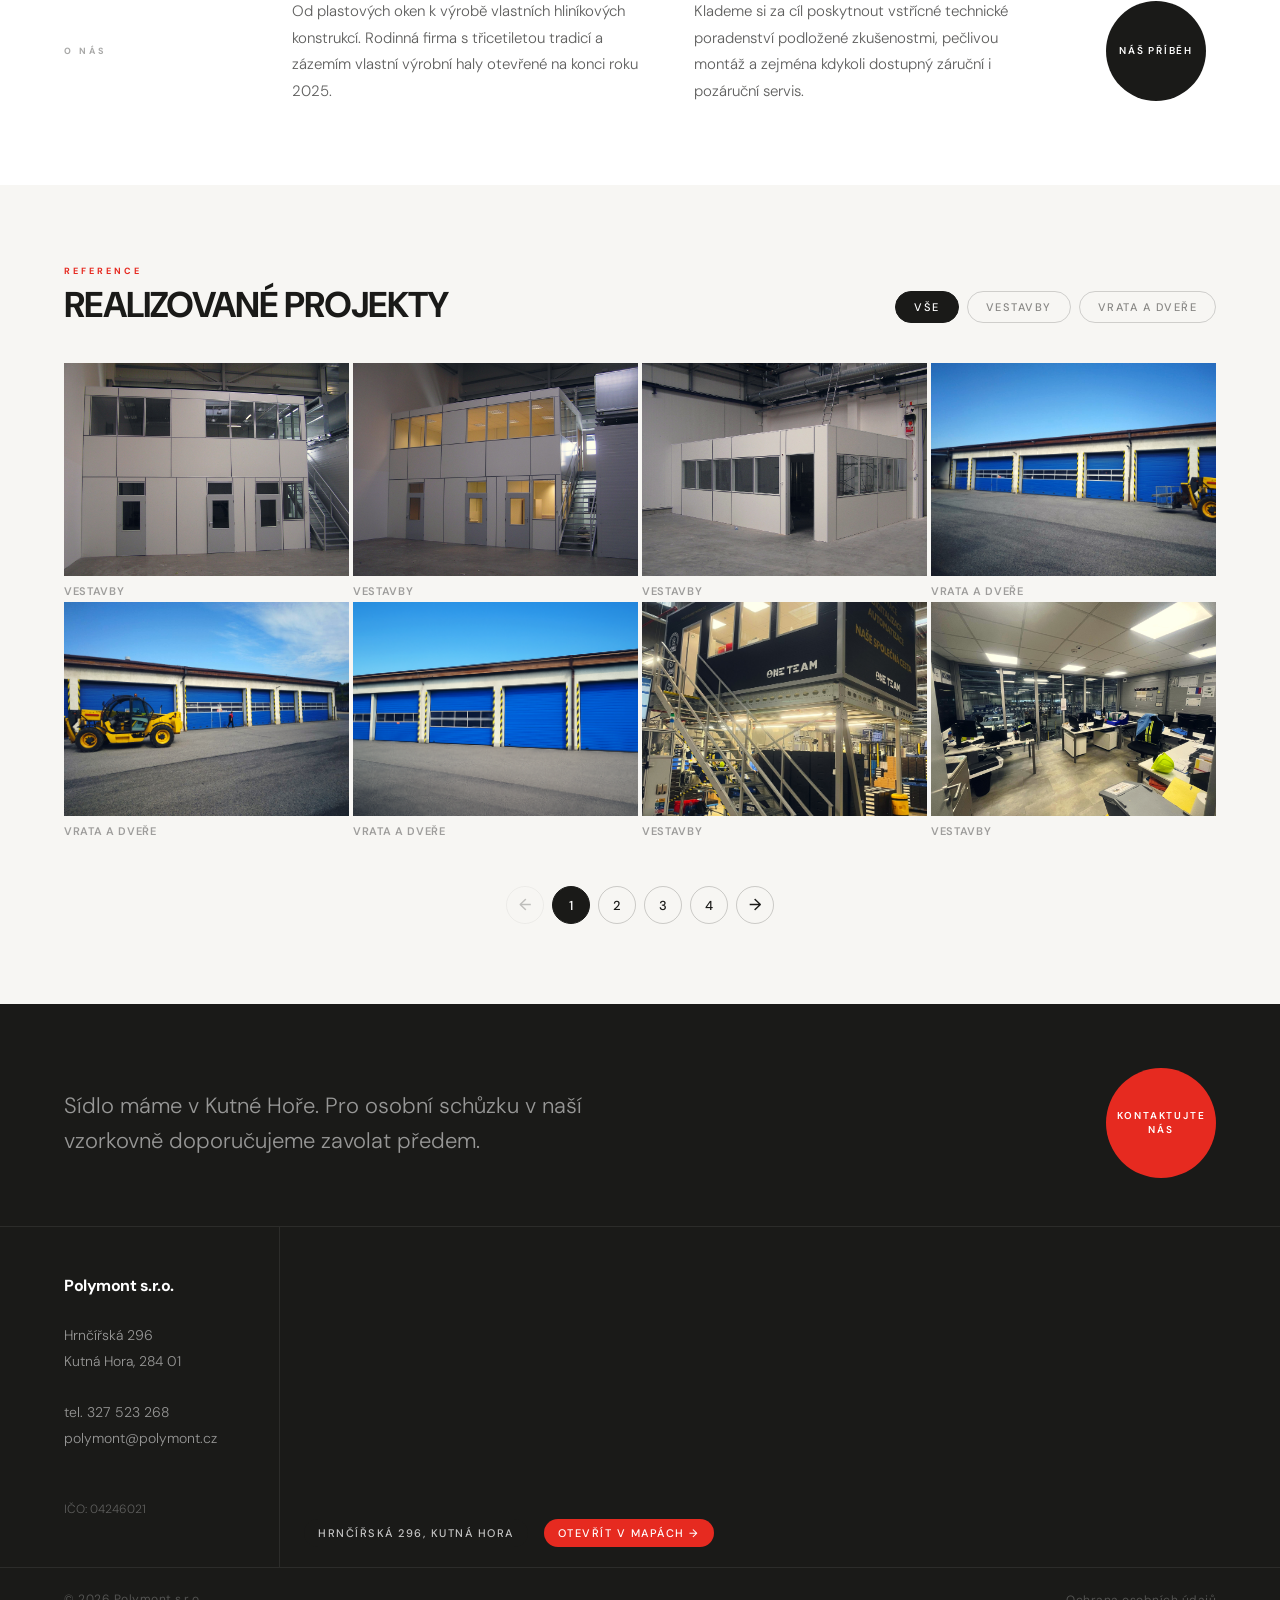
==== commit f8605d87: "New subpages" ====
--- a/index.html
+++ b/index.html
@@ -7,25 +7,14 @@
   <link rel="preconnect" href="https://fonts.googleapis.com" />
   <link rel="preconnect" href="https://fonts.gstatic.com" crossorigin />
   <link href="https://fonts.googleapis.com/css2?family=DM+Sans:ital,opsz,wght@0,9..40,300;0,9..40,400;0,9..40,500;0,9..40,700;1,9..40,300&display=swap" rel="stylesheet" />
-  <link rel="stylesheet" href="style.css?v=5" />
-    <!-- Hotjar Tracking Code for Polymont Web -->
-  <script>
-      (function(h,o,t,j,a,r){
-          h.hj=h.hj||function(){(h.hj.q=h.hj.q||[]).push(arguments)};
-          h._hjSettings={hjid:6697768,hjsv:6};
-          a=o.getElementsByTagName('head')[0];
-          r=o.createElement('script');r.async=1;
-          r.src=t+h._hjSettings.hjid+j+h._hjSettings.hjsv;
-          a.appendChild(r);
-      })(window,document,'https://static.hotjar.com/c/hotjar-','.js?sv=');
-  </script>
+  <link rel="stylesheet" href="style.css?v=9" />
 </head>
 <body>
 
   <!-- NAV -->
   <nav class="nav">
     <a href="/" class="nav__logo" data-i18n-aria-label="nav.logo_alt">
-      <img src="polymont_logo_light.svg" data-i18n-alt="nav.logo_alt" alt="Polymont" class="nav__logo-img" />
+      <img src="polymont_logo_nav_new.png" data-i18n-alt="nav.logo_alt" alt="Polymont" class="nav__logo-img" />
     </a>
     <button class="nav__menu" data-i18n-aria-label="nav.menu">
       <span class="nav__menu-label" data-i18n="nav.menu">Menu</span>
@@ -44,10 +33,12 @@
     <div class="hero__panel hero__panel--left">
       <img src="hero-1.png" data-i18n-alt="hero.left.img_alt" alt="" />
       <div class="hero__overlay"></div>
+      <a href="halove-vestavby.html" class="hero__tile-link" aria-label="Více o halových vestavbách"></a>
     </div>
     <div class="hero__panel hero__panel--right">
       <img src="hero-2.png" data-i18n-alt="hero.right.img_alt" alt="" />
       <div class="hero__overlay"></div>
+      <a href="vrata-dvere.html" class="hero__tile-link" aria-label="Více o vratech a dveřích"></a>
     </div>
 
     <!-- Red divider between panels -->
@@ -55,9 +46,12 @@
 
     <!-- Text blocks live at hero level — titles bleed across panels -->
     <div class="hero__text hero__text--topleft">
-      <h1 class="hero__title" data-i18n="hero.left.title"></h1>
+      <h1 class="hero__title hero__title--svg">
+        <span class="sr-only" data-i18n="hero.left.title">Halové vestavby</span>
+        <img src="hero_title_vestavby.png" alt="" class="hero__title-svg" aria-hidden="true" />
+      </h1>
       <p class="hero__subtitle" data-i18n="hero.left.subtitle"></p>
-      <a href="#halove-vestavby" class="hero__btn" data-i18n-label="hero.left.btn">
+      <a href="halove-vestavby.html" class="hero__btn" data-i18n-label="hero.left.btn">
         <span data-i18n="hero.left.btn">Více o vestavbách a konstrukcích</span>
         <svg class="hero__btn-icon" viewBox="0 0 20 20" fill="none" xmlns="http://www.w3.org/2000/svg" width="18" height="18">
           <path d="M4 10h12M11 5l5 5-5 5" stroke="currentColor" stroke-width="1.8" stroke-linecap="round" stroke-linejoin="round"/>
@@ -66,9 +60,12 @@
     </div>
 
     <div class="hero__text hero__text--bottomright">
-      <h1 class="hero__title" data-i18n="hero.right.title"></h1>
+      <h1 class="hero__title hero__title--logo">
+        <span class="sr-only" data-i18n="hero.right.title">Vrata a dveře</span>
+        <img src="hormann_logo.png" alt="" class="hero__title-logo" aria-hidden="true" />
+      </h1>
       <p class="hero__subtitle" data-i18n="hero.right.subtitle"></p>
-      <a href="#vrata-dvere" class="hero__btn" data-i18n-label="hero.right.btn">
+      <a href="vrata-dvere.html" class="hero__btn" data-i18n-label="hero.right.btn">
         <span data-i18n="hero.right.btn">Více o vratech a dveřích</span>
         <svg class="hero__btn-icon" viewBox="0 0 20 20" fill="none" xmlns="http://www.w3.org/2000/svg" width="18" height="18">
           <path d="M4 10h12M11 5l5 5-5 5" stroke="currentColor" stroke-width="1.8" stroke-linecap="round" stroke-linejoin="round"/>
@@ -233,7 +230,7 @@
 
       <div class="footer__map">
         <iframe
-          src="https://www.google.com/maps/embed?pb=!1m18!1m12!1m3!1d2566.0!2d15.2663!3d49.9484!2m3!1f0!2f0!3f0!3m2!1i1024!2i768!4f13.1!3m3!1m2!1s0x470cb5c5d5d5d5d5%3A0x0!2sHrn%C4%8D%C3%AD%C5%99sk%C3%A1+296%2C+Kutn%C3%A1+Hora!5e0!3m2!1scs!2scz!4v1"
+          src="https://maps.google.com/maps?q=49.9535837475202,15.288792535489224&hl=cs&z=17&output=embed"
           title="Polymont s.r.o. – Hrnčířská 296, Kutná Hora"
           allowfullscreen=""
           loading="lazy"
@@ -241,7 +238,7 @@
         </iframe>
         <div class="footer__map-overlay">
           <span class="footer__map-label">Hrnčířská 296, Kutná Hora</span>
-          <a href="https://maps.google.com/?q=Hrnčířská+296,+Kutná+Hora" target="_blank" rel="noopener" class="footer__map-btn" data-i18n="footer.map_open">Otevřít v mapách →</a>
+          <a href="https://maps.google.com/?q=49.9535837475202,15.288792535489224" target="_blank" rel="noopener" class="footer__map-btn" data-i18n="footer.map_open">Otevřít v mapách →</a>
         </div>
       </div>
     </div>
--- a/style.css
+++ b/style.css
@@ -167,6 +167,13 @@
   background:
     linear-gradient(to left,  rgba(247,246,243,0.85) 0%, rgba(247,246,243,0.20) 55%, transparent 100%),
     linear-gradient(to top,   rgba(247,246,243,0.68) 0%, transparent 55%);
+}
+
+/* Full-panel clickable link overlay */
+.hero__tile-link {
+  position: absolute;
+  inset: 0;
+  z-index: 1;
 }
 
 /* ─── HOVER INTERACTIONS ─────────────────────────── */
@@ -253,6 +260,52 @@
   text-shadow:
     0 2px 40px rgba(0,0,0,0.55),
     0 0   8px  rgba(0,0,0,0.25);
+}
+
+/* SVG wordmark variant — image fills the h1 container */
+.hero__title--svg {
+  /* Reset text styles; the SVG carries its own sizing */
+  font-size: 0;
+  line-height: 1;
+  letter-spacing: 0;
+  text-shadow: none;
+  margin-bottom: 14px;
+}
+
+.hero__title-svg {
+  display: block;
+  width: clamp(100px, 15vw, 220px);
+  height: auto;
+}
+
+/* PNG logo variant (e.g. partner/brand logo replacing h1 text) */
+.hero__title--logo {
+  font-size: 0;
+  line-height: 1;
+  letter-spacing: 0;
+  text-shadow: none;
+  margin-bottom: 14px;
+}
+
+.hero__title-logo {
+  display: block;
+  width: clamp(100px, 15vw, 220px);
+  height: auto;
+  border-radius: 4px;
+  box-shadow: 0 4px 32px rgba(0,0,0,0.45);
+}
+
+/* Visually hidden — accessible to screen readers & search engines */
+.sr-only {
+  position: absolute;
+  width: 1px;
+  height: 1px;
+  padding: 0;
+  margin: -1px;
+  overflow: hidden;
+  clip: rect(0,0,0,0);
+  white-space: nowrap;
+  border: 0;
 }
 
 /* Solid black subtitle box — hugs text width only */
@@ -1200,3 +1253,1238 @@
     letter-spacing: 2px;
   }
 }
+
+
+/* ═══════════════════════════════════════════════════════════
+   SUBPAGE — Vrata a dveře HÖRMANN
+   ═══════════════════════════════════════════════════════════ */
+
+/* ─── STATS STRIP ───────────────────────────────────────── */
+
+.sp-stats {
+  background: var(--dark);
+  display: flex;
+  justify-content: space-around;
+  align-items: center;
+  padding: 36px 64px;
+  gap: 16px;
+  flex-wrap: wrap;
+}
+
+.sp-stats__item {
+  display: flex;
+  flex-direction: column;
+  align-items: center;
+  gap: 4px;
+  text-align: center;
+}
+
+.sp-stats__item strong {
+  font-size: clamp(22px, 2.6vw, 36px);
+  font-weight: 700;
+  letter-spacing: -1px;
+  color: var(--white);
+  line-height: 1;
+}
+
+.sp-stats__item span {
+  font-size: 10px;
+  font-weight: 500;
+  letter-spacing: 2px;
+  text-transform: uppercase;
+  color: rgba(255,255,255,0.38);
+}
+
+@media (max-width: 768px) {
+  .sp-stats {
+    padding: 32px 24px;
+    gap: 28px 20px;
+    justify-content: flex-start;
+  }
+  .sp-stats__item { align-items: flex-start; }
+}
+
+/* ─── SUBPAGE HERO ──────────────────────────────────────── */
+
+.sp-hero {
+  position: relative;
+  height: 72vh;
+  min-height: 460px;
+  max-height: 780px;
+  overflow: hidden;
+  display: flex;
+  align-items: flex-end;
+  padding: calc(var(--nav-h) + 0px) 64px 64px;
+}
+
+.sp-hero__img {
+  position: absolute;
+  inset: 0;
+  width: 100%;
+  height: 100%;
+  object-fit: cover;
+  object-position: center 70%;
+}
+
+.sp-hero__overlay {
+  position: absolute;
+  inset: 0;
+  background:
+    linear-gradient(to top,    rgba(10,10,9,0.82) 0%, rgba(10,10,9,0.30) 55%, transparent 100%),
+    linear-gradient(to right,  rgba(10,10,9,0.50) 0%, transparent 60%);
+}
+
+.sp-hero__inner {
+  position: relative;
+  z-index: 1;
+  display: flex;
+  flex-direction: column;
+  gap: 18px;
+  max-width: 860px;
+}
+
+.sp-hero__breadcrumb {
+  display: flex;
+  align-items: center;
+  gap: 8px;
+  font-size: 11px;
+  font-weight: 500;
+  letter-spacing: 2px;
+  text-transform: uppercase;
+  color: rgba(255,255,255,0.50);
+}
+
+.sp-hero__breadcrumb a {
+  color: inherit;
+  text-decoration: none;
+  transition: color 0.2s ease;
+}
+
+.sp-hero__breadcrumb a:hover { color: rgba(255,255,255,0.85); }
+
+.sp-hero__breadcrumb span { color: rgba(255,255,255,0.25); }
+
+.sp-hero__logo {
+  position: absolute;
+  bottom: 40px;
+  right: 64px;
+  height: 72px;
+  width: auto;
+  max-width: 220px;
+  object-fit: contain;
+  border-radius: 4px;
+  box-shadow: 0 4px 20px rgba(0,0,0,0.40);
+  z-index: 2;
+}
+
+@media (max-width: 768px) {
+  .sp-hero__logo {
+    right: 24px;
+    bottom: 24px;
+    height: 40px;
+  }
+}
+
+.sp-hero__title {
+  font-size: clamp(38px, 6vw, 88px);
+  font-weight: 700;
+  letter-spacing: -2.5px;
+  line-height: 0.94;
+  text-transform: uppercase;
+  color: var(--white);
+  text-shadow: 0 2px 40px rgba(0,0,0,0.55);
+}
+
+.sp-hero__title em {
+  color: var(--red);
+  font-style: normal;
+}
+
+.sp-hero__sub {
+  font-size: clamp(14px, 1.4vw, 18px);
+  font-weight: 300;
+  line-height: 1.65;
+  color: rgba(255,255,255,0.70);
+  max-width: 560px;
+}
+
+/* ─── PORTFOLIO CARDS ───────────────────────────────────── */
+
+.portfolio {
+  background: var(--light);
+  padding: 80px 64px;
+}
+
+.portfolio__eyebrow {
+  font-size: 9px;
+  font-weight: 700;
+  letter-spacing: 3px;
+  text-transform: uppercase;
+  color: var(--red);
+  margin-bottom: 10px;
+}
+
+.portfolio__heading {
+  font-size: clamp(26px, 3.2vw, 46px);
+  font-weight: 700;
+  letter-spacing: -1.5px;
+  text-transform: uppercase;
+  color: var(--dark);
+  margin-bottom: 52px;
+}
+
+/* Two-category split layout */
+.portfolio__categories {
+  display: flex;
+  flex-direction: column;
+  gap: 2px;
+}
+
+.portfolio__cat {
+  display: flex;
+  flex-direction: column;
+  background: var(--white);
+}
+
+.portfolio__cat-main {
+  display: grid;
+  grid-template-columns: 1fr 1fr;
+  min-height: 460px;
+  overflow: hidden;
+}
+
+.portfolio__cat--reverse .portfolio__cat-main {
+  direction: rtl;
+}
+
+.portfolio__cat--reverse .portfolio__cat-main > * {
+  direction: ltr;
+}
+
+.portfolio__cat-img {
+  overflow: hidden;
+  position: relative;
+}
+
+.portfolio__cat-img img {
+  width: 100%;
+  height: 100%;
+  object-fit: cover;
+  display: block;
+  transition: transform 0.55s cubic-bezier(0.22,1,0.36,1);
+}
+
+.portfolio__cat-main:hover .portfolio__cat-img img {
+  transform: scale(1.04);
+}
+
+/* Product tiles */
+.portfolio__cat-tiles {
+  display: grid;
+  grid-template-columns: repeat(4, 1fr);
+  border-top: 2px solid var(--light);
+}
+
+.portfolio__tile {
+  display: flex;
+  flex-direction: column;
+  text-decoration: none;
+  border-right: 1px solid var(--light);
+  transition: background 0.2s ease;
+}
+
+.portfolio__tile:last-child {
+  border-right: none;
+}
+
+.portfolio__tile:hover {
+  background: var(--light);
+}
+
+.portfolio__tile-img {
+  aspect-ratio: 4 / 3;
+  background: #e5e4e1;
+  overflow: hidden;
+}
+
+.portfolio__tile-img img {
+  width: 100%;
+  height: 100%;
+  object-fit: cover;
+  display: block;
+  transition: transform 0.45s cubic-bezier(0.22,1,0.36,1);
+}
+
+.portfolio__tile:hover .portfolio__tile-img img {
+  transform: scale(1.05);
+}
+
+.portfolio__tile-body {
+  padding: 18px 22px 20px;
+  display: flex;
+  justify-content: space-between;
+  align-items: flex-end;
+  gap: 12px;
+  flex: 1;
+}
+
+.portfolio__tile-name {
+  font-size: 13px;
+  font-weight: 600;
+  letter-spacing: -0.2px;
+  line-height: 1.35;
+  color: var(--dark);
+}
+
+.portfolio__tile-arrow {
+  flex-shrink: 0;
+  color: var(--red);
+  opacity: 0;
+  transform: translateX(-4px);
+  transition: opacity 0.2s ease, transform 0.2s ease;
+}
+
+.portfolio__tile:hover .portfolio__tile-arrow {
+  opacity: 1;
+  transform: translateX(0);
+}
+
+.portfolio__cat-body {
+  padding: 56px 64px;
+  display: flex;
+  flex-direction: column;
+  gap: 20px;
+  justify-content: center;
+}
+
+.portfolio__cat-num {
+  font-size: 11px;
+  font-weight: 700;
+  letter-spacing: 3px;
+  color: var(--red);
+  text-transform: uppercase;
+}
+
+.portfolio__cat-title {
+  font-size: clamp(22px, 2.8vw, 38px);
+  font-weight: 700;
+  letter-spacing: -1px;
+  line-height: 1.1;
+  color: var(--dark);
+}
+
+.portfolio__cat-desc {
+  font-size: 15px;
+  font-weight: 300;
+  line-height: 1.75;
+  color: rgba(26,26,24,0.65);
+}
+
+/* reuse existing tag styles */
+.portfolio__card-title {
+  font-size: clamp(18px, 1.8vw, 24px);
+  font-weight: 700;
+  letter-spacing: -0.5px;
+  color: var(--dark);
+  line-height: 1.2;
+}
+
+.portfolio__card-desc {
+  font-size: 14px;
+  font-weight: 300;
+  line-height: 1.75;
+  color: rgba(26,26,24,0.65);
+  flex: 1;
+}
+
+.portfolio__card-tags {
+  display: flex;
+  flex-wrap: wrap;
+  gap: 6px;
+  margin-top: 4px;
+  list-style: none;
+}
+
+.portfolio__tag {
+  font-size: 10px;
+  font-weight: 500;
+  letter-spacing: 1.5px;
+  text-transform: uppercase;
+  padding: 4px 10px;
+  border: 1px solid rgba(26,26,24,0.18);
+  border-radius: 100px;
+  color: rgba(26,26,24,0.55);
+  white-space: nowrap;
+}
+
+/* ─── SERVICE SECTION ───────────────────────────────────── */
+
+.service {
+  background: var(--white);
+  padding: 80px 64px;
+  display: grid;
+  grid-template-columns: 1fr 1fr;
+  gap: 80px;
+  align-items: start;
+}
+
+.service__eyebrow {
+  font-size: 9px;
+  font-weight: 700;
+  letter-spacing: 3px;
+  text-transform: uppercase;
+  color: var(--red);
+  margin-bottom: 18px;
+}
+
+.service__heading {
+  font-size: clamp(32px, 4vw, 60px);
+  font-weight: 700;
+  letter-spacing: -2px;
+  line-height: 0.94;
+  text-transform: uppercase;
+  color: var(--dark);
+}
+
+.service__heading em {
+  color: var(--red);
+  font-style: normal;
+  display: block;
+}
+
+.service__body {
+  display: flex;
+  flex-direction: column;
+  gap: 32px;
+  padding-top: 8px;
+}
+
+.service__lead {
+  font-size: clamp(15px, 1.5vw, 18px);
+  font-weight: 300;
+  line-height: 1.75;
+  color: rgba(26,26,24,0.70);
+}
+
+.service__list {
+  list-style: none;
+  display: flex;
+  flex-direction: column;
+  gap: 14px;
+}
+
+.service__list li {
+  display: flex;
+  align-items: flex-start;
+  gap: 14px;
+  font-size: 14px;
+  font-weight: 400;
+  line-height: 1.6;
+  color: rgba(26,26,24,0.80);
+}
+
+.service__list li::before {
+  content: '';
+  flex-shrink: 0;
+  width: 18px;
+  height: 18px;
+  margin-top: 1px;
+  border-radius: 50%;
+  background: var(--red);
+  background-image: url("data:image/svg+xml,%3Csvg viewBox='0 0 18 18' fill='none' xmlns='http://www.w3.org/2000/svg'%3E%3Cpath d='M4 9l3.5 3.5L14 5.5' stroke='white' stroke-width='1.8' stroke-linecap='round' stroke-linejoin='round'/%3E%3C/svg%3E");
+  background-size: cover;
+}
+
+/* ─── CERTIFICATIONS ────────────────────────────────────── */
+
+.certs {
+  background: var(--light);
+  padding: 80px 64px;
+  border-top: 1px solid rgba(0,0,0,0.06);
+}
+
+.certs__eyebrow {
+  font-size: 9px;
+  font-weight: 700;
+  letter-spacing: 3px;
+  text-transform: uppercase;
+  color: var(--red);
+  margin-bottom: 10px;
+}
+
+.certs__heading {
+  font-size: clamp(26px, 3.2vw, 46px);
+  font-weight: 700;
+  letter-spacing: -1.5px;
+  text-transform: uppercase;
+  color: var(--dark);
+  margin-bottom: 52px;
+}
+
+.certs__grid {
+  display: grid;
+  grid-template-columns: repeat(4, 1fr);
+  gap: 24px;
+}
+
+.certs__card {
+  display: flex;
+  flex-direction: column;
+  gap: 14px;
+  text-decoration: none;
+  color: inherit;
+}
+
+.certs__thumb-wrap {
+  width: 100%;
+  aspect-ratio: 3 / 4;
+  overflow: hidden;
+  border: 1px solid rgba(0,0,0,0.10);
+  background: var(--white);
+  position: relative;
+}
+
+.certs__thumb-wrap img {
+  width: 100%;
+  height: 100%;
+  object-fit: cover;
+  object-position: top;
+  display: block;
+  transition: transform 0.45s cubic-bezier(0.22,1,0.36,1);
+}
+
+.certs__card:hover .certs__thumb-wrap img {
+  transform: scale(1.03);
+}
+
+.certs__thumb-wrap::after {
+  content: '';
+  position: absolute;
+  inset: 0;
+  background: rgba(0,0,0,0);
+  transition: background 0.3s ease;
+  pointer-events: none;
+}
+
+.certs__card:hover .certs__thumb-wrap::after {
+  background: rgba(0,0,0,0.04);
+}
+
+.certs__label {
+  font-size: 13px;
+  font-weight: 500;
+  color: var(--dark);
+  line-height: 1.3;
+}
+
+.certs__link {
+  font-size: 11px;
+  font-weight: 500;
+  letter-spacing: 1.5px;
+  text-transform: uppercase;
+  color: var(--red);
+  display: inline-flex;
+  align-items: center;
+  gap: 5px;
+  transition: gap 0.2s ease;
+}
+
+.certs__card:hover .certs__link {
+  gap: 8px;
+}
+
+@media (max-width: 1024px) {
+  .certs__grid { grid-template-columns: repeat(2, 1fr); }
+  .portfolio__cat-body { padding: 40px 40px; }
+  .portfolio__cat-tiles { grid-template-columns: repeat(2, 1fr); }
+  .portfolio__tile:nth-child(2) { border-right: none; }
+  .portfolio__tile:nth-child(1),
+  .portfolio__tile:nth-child(2) { border-bottom: 1px solid var(--light); }
+}
+
+@media (max-width: 768px) {
+  .certs { padding: 56px 24px; }
+  .certs__grid { grid-template-columns: repeat(2, 1fr); gap: 16px; }
+
+  .portfolio__cat-main {
+    grid-template-columns: 1fr;
+    direction: ltr;
+    min-height: auto;
+  }
+  .portfolio__cat--reverse .portfolio__cat-main {
+    direction: ltr;
+  }
+  .portfolio__cat-img { aspect-ratio: 16 / 9; }
+  .portfolio__cat-body { padding: 32px 24px 40px; }
+  .portfolio__cat-tiles { grid-template-columns: repeat(2, 1fr); }
+  .portfolio__tile:nth-child(2) { border-right: none; }
+  .portfolio__tile:nth-child(1),
+  .portfolio__tile:nth-child(2) { border-bottom: 1px solid var(--light); }
+}
+
+/* ─── CTA BAND ──────────────────────────────────────────── */
+
+.cta-band {
+  background: var(--dark);
+  padding: 72px 64px;
+  display: flex;
+  align-items: center;
+  justify-content: space-between;
+  gap: 48px;
+}
+
+.cta-band__text {
+  max-width: 640px;
+}
+
+.cta-band__eyebrow {
+  font-size: 9px;
+  font-weight: 700;
+  letter-spacing: 3px;
+  text-transform: uppercase;
+  color: var(--red);
+  margin-bottom: 14px;
+}
+
+.cta-band__heading {
+  font-size: clamp(22px, 2.8vw, 40px);
+  font-weight: 700;
+  letter-spacing: -1px;
+  line-height: 1.15;
+  color: var(--white);
+}
+
+.cta-band__heading em {
+  color: var(--red);
+  font-style: normal;
+}
+
+.cta-band__actions {
+  display: flex;
+  flex-direction: column;
+  gap: 12px;
+  flex-shrink: 0;
+}
+
+.cta-btn {
+  display: inline-flex;
+  align-items: center;
+  gap: 10px;
+  padding: 14px 26px;
+  border-radius: 100px;
+  font-family: 'DM Sans', sans-serif;
+  font-size: 12px;
+  font-weight: 500;
+  letter-spacing: 2px;
+  text-transform: uppercase;
+  text-decoration: none;
+  transition: background 0.25s ease, color 0.25s ease, gap 0.25s ease;
+  white-space: nowrap;
+}
+
+.cta-btn--primary {
+  background: var(--red);
+  color: var(--white);
+}
+
+.cta-btn--primary:hover {
+  background: #cc2219;
+  gap: 14px;
+}
+
+.cta-btn--secondary {
+  background: rgba(255,255,255,0.08);
+  color: rgba(255,255,255,0.80);
+  border: 1px solid rgba(255,255,255,0.15);
+}
+
+.cta-btn--secondary:hover {
+  background: rgba(255,255,255,0.14);
+  color: var(--white);
+  gap: 14px;
+}
+
+.cta-btn svg {
+  flex-shrink: 0;
+  transition: transform 0.25s cubic-bezier(0.22,1,0.36,1);
+}
+
+.cta-btn:hover svg { transform: translateX(3px); }
+
+/* ─── SUBPAGE RESPONSIVE ────────────────────────────────── */
+
+@media (max-width: 1024px) {
+  .portfolio__grid {
+    grid-template-columns: 1fr 1fr;
+  }
+  .portfolio__card:last-child {
+    grid-column: 1 / -1;
+  }
+}
+
+@media (max-width: 768px) {
+  .sp-hero {
+    padding: calc(var(--nav-h) + 24px) 24px 48px;
+    height: 56vh;
+    min-height: 400px;
+  }
+
+  .sp-hero__title { letter-spacing: -1.5px; }
+
+  .portfolio { padding: 56px 24px; }
+  .portfolio__grid { grid-template-columns: 1fr; gap: 2px; }
+  .portfolio__card:last-child { grid-column: auto; }
+  .portfolio__card { padding: 32px 28px 36px; }
+
+  .service {
+    grid-template-columns: 1fr;
+    padding: 56px 24px;
+    gap: 40px;
+  }
+
+  .cta-band {
+    flex-direction: column;
+    align-items: flex-start;
+    padding: 56px 24px;
+    gap: 36px;
+  }
+
+  .cta-band__actions {
+    flex-direction: row;
+    flex-wrap: wrap;
+  }
+}
+
+/* ═══════════════════════════════════════════════════════════
+   HALOVÉ VESTAVBY SUBPAGE
+   ═══════════════════════════════════════════════════════════ */
+
+/* Hero modifiers */
+.sp-hero--tall {
+  height: 80vh;
+  max-height: 900px;
+}
+
+.sp-hero__title--long {
+  font-size: clamp(26px, 3.6vw, 58px);
+  letter-spacing: -1.5px;
+}
+
+.sp-hero__actions {
+  display: flex;
+  gap: 12px;
+  flex-wrap: wrap;
+  margin-top: 8px;
+}
+
+.cta-band__sub {
+  font-size: 15px;
+  font-weight: 300;
+  line-height: 1.7;
+  color: rgba(255,255,255,0.55);
+  margin-top: 16px;
+  max-width: 480px;
+}
+
+/* ─── PROBLÉM / ŘEŠENÍ ──────────────────────────────────── */
+
+.hv-problem {
+  background: var(--white);
+  padding: 96px 64px;
+}
+
+.hv-problem__head {
+  text-align: center;
+  margin-bottom: 64px;
+}
+
+.hv-problem__eyebrow {
+  font-size: 9px;
+  font-weight: 700;
+  letter-spacing: 3px;
+  text-transform: uppercase;
+  color: var(--red);
+  margin-bottom: 16px;
+}
+
+.hv-problem__heading {
+  font-size: clamp(28px, 3.4vw, 52px);
+  font-weight: 700;
+  letter-spacing: -1.5px;
+  line-height: 1.05;
+  text-transform: uppercase;
+  color: var(--dark);
+}
+
+.hv-problem__heading em {
+  color: var(--red);
+  font-style: normal;
+}
+
+.hv-problem__cols {
+  display: grid;
+  grid-template-columns: repeat(3, 1fr);
+  gap: 2px;
+}
+
+.hv-problem__col {
+  background: var(--light);
+  padding: 48px 40px 52px;
+  display: flex;
+  flex-direction: column;
+  gap: 20px;
+}
+
+.hv-problem__icon {
+  width: 40px;
+  height: 40px;
+  flex-shrink: 0;
+}
+
+.hv-problem__col-title {
+  font-size: clamp(18px, 1.6vw, 22px);
+  font-weight: 700;
+  letter-spacing: -0.4px;
+  color: var(--dark);
+  line-height: 1.2;
+}
+
+.hv-problem__col-text {
+  font-size: 15px;
+  font-weight: 300;
+  line-height: 1.78;
+  color: rgba(26,26,24,0.65);
+}
+
+/* ─── 3D KONFIGURÁTOR ───────────────────────────────────── */
+
+.hv-config {
+  background: var(--dark);
+  padding: 0;
+  overflow: hidden;
+}
+
+.hv-config__inner {
+  display: grid;
+  grid-template-columns: 1fr 1fr;
+  min-height: 580px;
+}
+
+.hv-config__visual {
+  background: var(--black);
+  display: flex;
+  align-items: center;
+  justify-content: center;
+  position: relative;
+  overflow: hidden;
+  min-height: 480px;
+}
+
+.hv-config__visual::before {
+  content: '';
+  position: absolute;
+  inset: 0;
+  background:
+    radial-gradient(ellipse 80% 60% at 50% 50%, rgba(230,42,32,0.08) 0%, transparent 70%);
+}
+
+.hv-config__screen {
+  position: relative;
+  z-index: 1;
+  display: flex;
+  flex-direction: column;
+  align-items: center;
+  gap: 24px;
+  padding: 48px;
+  border: 1px dashed rgba(255,255,255,0.12);
+  border-radius: 12px;
+  text-align: center;
+  max-width: 360px;
+}
+
+.hv-config__screen-label {
+  display: flex;
+  flex-direction: column;
+  gap: 10px;
+}
+
+.hv-config__screen-tag {
+  display: inline-block;
+  background: var(--red);
+  color: #fff;
+  font-size: 9px;
+  font-weight: 700;
+  letter-spacing: 2px;
+  text-transform: uppercase;
+  padding: 4px 12px;
+  border-radius: 100px;
+  align-self: center;
+}
+
+.hv-config__screen p {
+  font-size: 13px;
+  font-weight: 300;
+  color: rgba(255,255,255,0.40);
+  line-height: 1.6;
+}
+
+.hv-config__screen-icon {
+  opacity: 0.35;
+}
+
+.hv-config__body {
+  padding: 72px 64px;
+  display: flex;
+  flex-direction: column;
+  gap: 22px;
+  justify-content: center;
+}
+
+.hv-config__eyebrow {
+  font-size: 9px;
+  font-weight: 700;
+  letter-spacing: 3px;
+  text-transform: uppercase;
+  color: var(--red);
+}
+
+.hv-config__heading {
+  font-size: clamp(26px, 3vw, 46px);
+  font-weight: 700;
+  letter-spacing: -1.5px;
+  line-height: 1.05;
+  text-transform: uppercase;
+  color: var(--white);
+}
+
+.hv-config__heading em {
+  color: var(--red);
+  font-style: normal;
+}
+
+.hv-config__text {
+  font-size: 15px;
+  font-weight: 300;
+  line-height: 1.75;
+  color: rgba(255,255,255,0.60);
+  max-width: 440px;
+}
+
+.hv-config__checklist {
+  list-style: none;
+  display: flex;
+  flex-direction: column;
+  gap: 12px;
+  margin-top: 4px;
+}
+
+.hv-config__check {
+  display: flex;
+  align-items: center;
+  gap: 12px;
+  font-size: 14px;
+  font-weight: 400;
+  color: rgba(255,255,255,0.75);
+  letter-spacing: 0.2px;
+}
+
+.hv-config__check svg {
+  flex-shrink: 0;
+}
+
+/* ─── VYUŽITÍ / TYPY VESTAVEB ───────────────────────────── */
+
+.hv-usecases {
+  background: var(--light);
+  padding: 96px 64px;
+}
+
+.hv-usecases__eyebrow {
+  font-size: 9px;
+  font-weight: 700;
+  letter-spacing: 3px;
+  text-transform: uppercase;
+  color: var(--red);
+  margin-bottom: 14px;
+}
+
+.hv-usecases__heading {
+  font-size: clamp(28px, 3.4vw, 52px);
+  font-weight: 700;
+  letter-spacing: -1.5px;
+  line-height: 1.05;
+  text-transform: uppercase;
+  color: var(--dark);
+  margin-bottom: 48px;
+}
+
+.hv-usecases__heading em {
+  color: var(--red);
+  font-style: normal;
+}
+
+.hv-usecases__grid {
+  display: grid;
+  grid-template-columns: repeat(4, 1fr);
+  gap: 2px;
+}
+
+.hv-usecard {
+  background: var(--white);
+  overflow: hidden;
+  display: flex;
+  flex-direction: column;
+}
+
+.hv-usecard__img {
+  aspect-ratio: 3 / 2;
+  overflow: hidden;
+  background: rgba(26,26,24,0.06);
+}
+
+.hv-usecard__img img {
+  width: 100%;
+  height: 100%;
+  object-fit: cover;
+  display: block;
+  transition: transform 0.55s cubic-bezier(0.22,1,0.36,1);
+}
+
+.hv-usecard:hover .hv-usecard__img img {
+  transform: scale(1.05);
+}
+
+.hv-usecard__body {
+  padding: 24px 24px 28px;
+  display: flex;
+  flex-direction: column;
+  gap: 8px;
+  flex: 1;
+}
+
+.hv-usecard__title {
+  font-size: 16px;
+  font-weight: 700;
+  letter-spacing: -0.3px;
+  color: var(--dark);
+  line-height: 1.2;
+}
+
+.hv-usecard__desc {
+  font-size: 13px;
+  font-weight: 300;
+  line-height: 1.65;
+  color: rgba(26,26,24,0.60);
+}
+
+/* ─── TECHNICKÉ OKÉNKO ──────────────────────────────────── */
+
+.hv-tech {
+  background: var(--white);
+  overflow: hidden;
+}
+
+.hv-tech__inner {
+  display: grid;
+  grid-template-columns: 1fr 1fr;
+  min-height: 520px;
+}
+
+.hv-tech__img-wrap {
+  width: 100%;
+  height: 100%;
+  overflow: hidden;
+}
+
+.hv-tech__img-wrap img {
+  width: 100%;
+  height: 100%;
+  object-fit: cover;
+  display: block;
+  transition: transform 0.6s ease;
+}
+
+.hv-tech__img-wrap:hover img {
+  transform: scale(1.03);
+}
+
+.hv-tech__body {
+  padding: 80px 72px;
+  display: flex;
+  flex-direction: column;
+  gap: 24px;
+  justify-content: center;
+}
+
+.hv-tech__eyebrow {
+  font-size: 9px;
+  font-weight: 700;
+  letter-spacing: 3px;
+  text-transform: uppercase;
+  color: var(--red);
+}
+
+.hv-tech__heading {
+  font-size: clamp(32px, 4vw, 64px);
+  font-weight: 700;
+  letter-spacing: -2px;
+  line-height: 0.95;
+  text-transform: uppercase;
+  color: var(--dark);
+}
+
+.hv-tech__heading em {
+  color: var(--red);
+  font-style: normal;
+}
+
+.hv-tech__list {
+  list-style: none;
+  display: flex;
+  flex-direction: column;
+  gap: 16px;
+  margin-top: 8px;
+}
+
+.hv-tech__list li {
+  display: flex;
+  align-items: flex-start;
+  gap: 14px;
+  font-size: 15px;
+  font-weight: 300;
+  line-height: 1.65;
+  color: rgba(26,26,24,0.70);
+}
+
+.hv-tech__list li svg {
+  flex-shrink: 0;
+  margin-top: 4px;
+}
+
+/* ─── SOCIAL PROOF ──────────────────────────────────────── */
+
+.hv-proof {
+  background: var(--light);
+  padding: 96px 64px;
+  display: flex;
+  flex-direction: column;
+  gap: 72px;
+}
+
+.hv-proof__stats {
+  display: grid;
+  grid-template-columns: repeat(3, 1fr);
+  gap: 2px;
+}
+
+.hv-proof__stat {
+  background: var(--white);
+  padding: 40px 40px 44px;
+  display: flex;
+  flex-direction: column;
+  gap: 10px;
+}
+
+.hv-proof__stat-num {
+  font-size: clamp(36px, 5vw, 72px);
+  font-weight: 700;
+  letter-spacing: -2px;
+  line-height: 1;
+  color: var(--dark);
+}
+
+.hv-proof__stat-num em {
+  color: var(--red);
+  font-style: normal;
+}
+
+.hv-proof__stat-label {
+  font-size: 11px;
+  font-weight: 500;
+  letter-spacing: 2px;
+  text-transform: uppercase;
+  color: rgba(26,26,24,0.45);
+}
+
+.hv-proof__testimonial {
+  background: var(--white);
+  padding: 56px 64px;
+  display: flex;
+  flex-direction: column;
+  gap: 24px;
+  max-width: 780px;
+  margin: 0 auto;
+  width: 100%;
+  position: relative;
+}
+
+.hv-proof__quote {
+  opacity: 0.6;
+}
+
+.hv-proof__blockquote {
+  font-size: clamp(18px, 2vw, 26px);
+  font-weight: 300;
+  font-style: italic;
+  line-height: 1.55;
+  color: var(--dark);
+  letter-spacing: -0.3px;
+}
+
+.hv-proof__attribution {
+  font-size: 11px;
+  font-weight: 600;
+  letter-spacing: 2px;
+  text-transform: uppercase;
+  color: rgba(26,26,24,0.40);
+}
+
+.hv-proof__clients {
+  display: flex;
+  flex-direction: column;
+  gap: 20px;
+}
+
+.hv-proof__clients-label {
+  font-size: 9px;
+  font-weight: 700;
+  letter-spacing: 3px;
+  text-transform: uppercase;
+  color: rgba(26,26,24,0.35);
+  text-align: center;
+}
+
+/* ─── HALOVÉ VESTAVBY — RESPONSIVE ──────────────────────── */
+
+@media (max-width: 1024px) {
+  .hv-problem { padding: 72px 40px; }
+  .hv-usecases { padding: 72px 40px; }
+  .hv-usecases__grid { grid-template-columns: repeat(2, 1fr); }
+  .hv-tech__body { padding: 56px 48px; }
+  .hv-config__body { padding: 56px 48px; }
+  .hv-proof { padding: 72px 40px; }
+  .hv-proof__testimonial { padding: 48px 48px; }
+}
+
+@media (max-width: 768px) {
+  .sp-hero--tall { height: 70vh; }
+  .sp-hero__actions { flex-direction: column; align-items: flex-start; }
+
+  .hv-problem { padding: 56px 24px; }
+  .hv-problem__cols { grid-template-columns: 1fr; }
+
+  .hv-config__inner { grid-template-columns: 1fr; }
+  .hv-config__visual { min-height: 280px; }
+  .hv-config__body { padding: 48px 24px; }
+
+  .hv-usecases { padding: 56px 24px; }
+  .hv-usecases__grid { grid-template-columns: repeat(2, 1fr); }
+
+  .hv-tech__inner { grid-template-columns: 1fr; }
+  .hv-tech__img-wrap { aspect-ratio: 16 / 9; }
+  .hv-tech__body { padding: 48px 24px; }
+
+  .hv-proof { padding: 56px 24px; gap: 48px; }
+  .hv-proof__stats { grid-template-columns: 1fr; }
+  .hv-proof__testimonial { padding: 40px 28px; margin: 0; }
+}
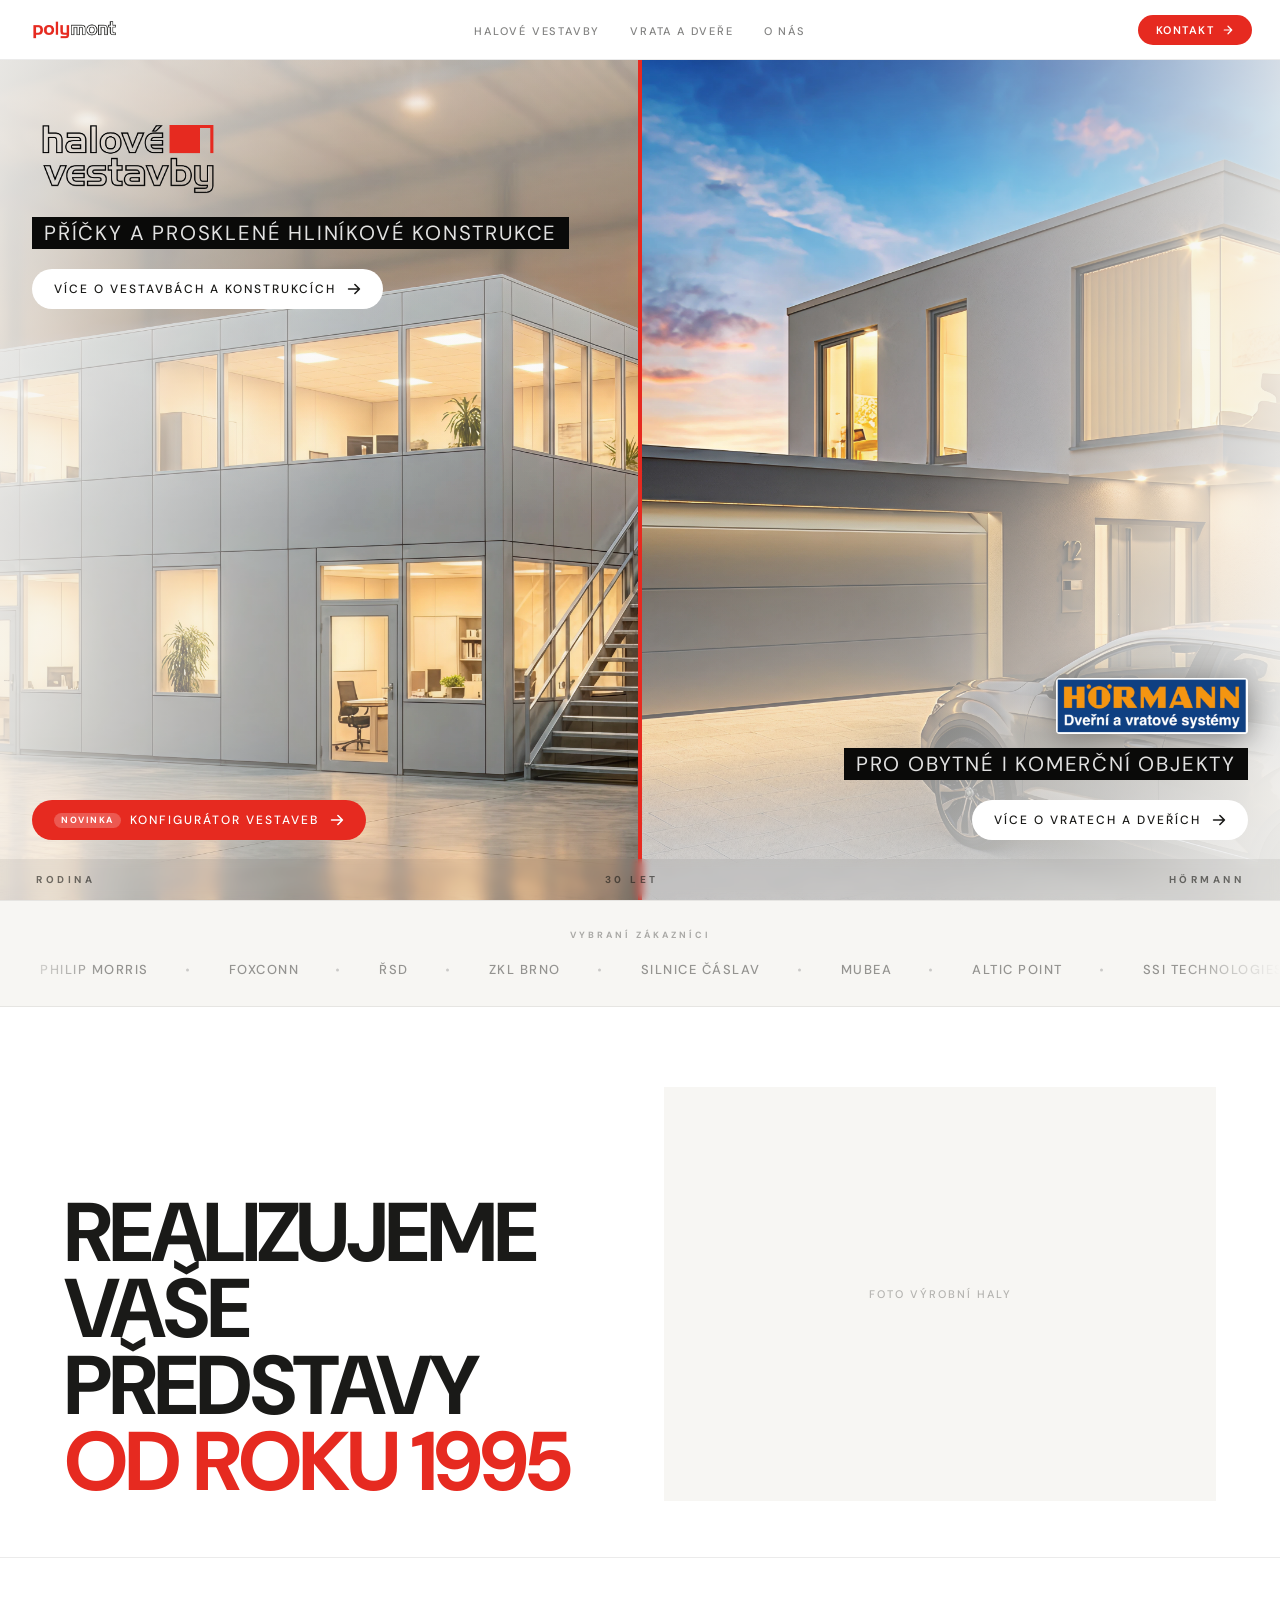
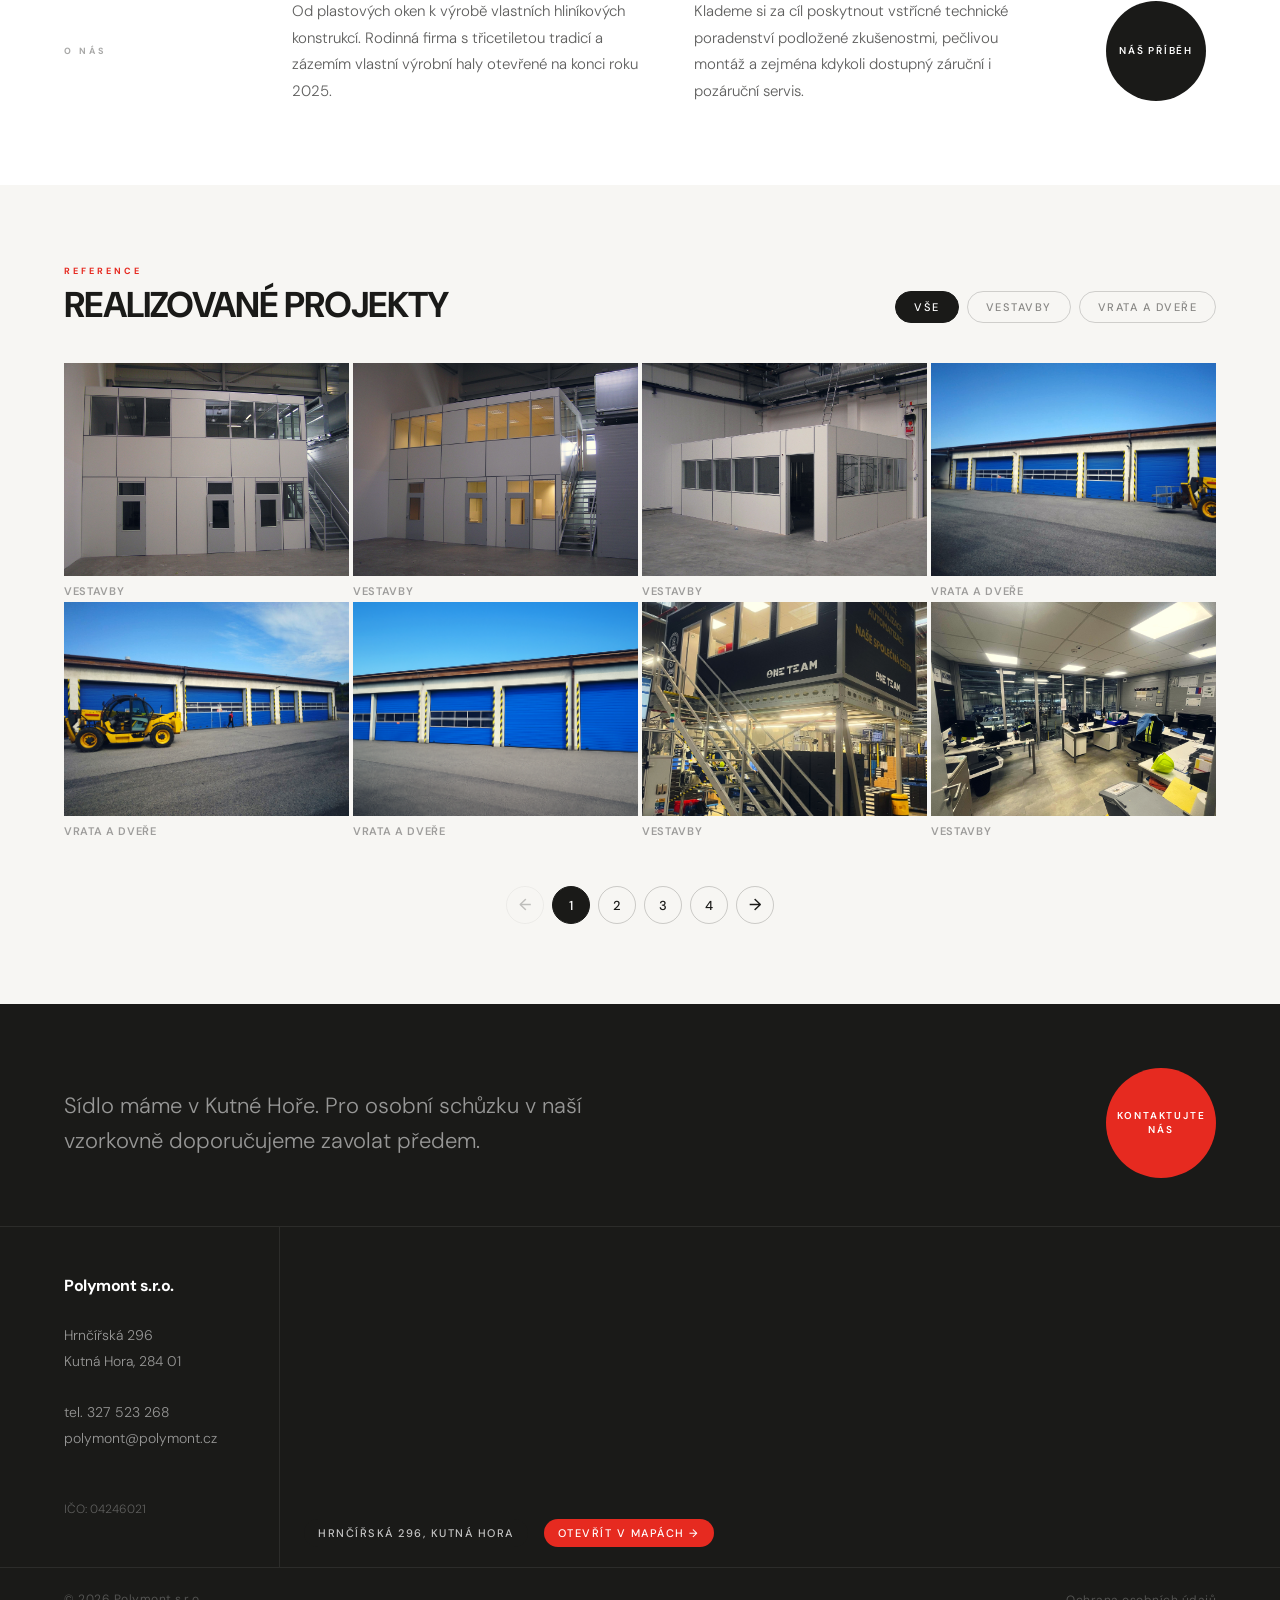
==== commit ea2185ed: "About us, Contact subpages" ====
--- a/index.html
+++ b/index.html
@@ -7,23 +7,24 @@
   <link rel="preconnect" href="https://fonts.googleapis.com" />
   <link rel="preconnect" href="https://fonts.gstatic.com" crossorigin />
   <link href="https://fonts.googleapis.com/css2?family=DM+Sans:ital,opsz,wght@0,9..40,300;0,9..40,400;0,9..40,500;0,9..40,700;1,9..40,300&display=swap" rel="stylesheet" />
-  <link rel="stylesheet" href="style.css?v=9" />
+  <link rel="stylesheet" href="style.css?v=11" />
 </head>
 <body>
 
   <!-- NAV -->
   <nav class="nav">
-    <a href="/" class="nav__logo" data-i18n-aria-label="nav.logo_alt">
-      <img src="polymont_logo_nav_new.png" data-i18n-alt="nav.logo_alt" alt="Polymont" class="nav__logo-img" />
+    <a href="index.html" class="nav__logo" aria-label="Polymont – domů">
+      <img src="polymont_logo_nav_new.png" alt="Polymont" class="nav__logo-img" />
     </a>
-    <button class="nav__menu" data-i18n-aria-label="nav.menu">
-      <span class="nav__menu-label" data-i18n="nav.menu">Menu</span>
-      <div class="nav__hamburger">
-        <span></span>
-        <span></span>
-        <span></span>
-      </div>
-    </button>
+    <ul class="nav__links" role="list">
+      <li><a href="halove-vestavby.html" class="nav__link">Halové vestavby</a></li>
+      <li><a href="vrata-dvere.html" class="nav__link">Vrata a dveře</a></li>
+      <li><a href="o-nas.html" class="nav__link">O nás</a></li>
+    </ul>
+    <a href="kontakt.html" class="nav__cta">
+      Kontakt
+      <svg viewBox="0 0 16 16" fill="none" width="12" height="12"><path d="M3 8h10M8 3l5 5-5 5" stroke="currentColor" stroke-width="1.6" stroke-linecap="round" stroke-linejoin="round"/></svg>
+    </a>
   </nav>
 
   <!-- HERO -->
@@ -206,7 +207,7 @@
   <footer class="footer">
     <div class="footer__top">
       <p class="footer__intro" data-i18n="footer.intro">Sídlo máme v Kutné Hoře. Pro osobní schůzku v naší vzorkovně doporučujeme zavolat předem.</p>
-      <a href="#kontakt" class="footer__cta" data-i18n="footer.cta">Kontaktujte nás</a>
+      <a href="kontakt.html" class="footer__cta" data-i18n="footer.cta">Kontaktujte nás</a>
     </div>
 
     <div class="footer__body">
--- a/style.css
+++ b/style.css
@@ -49,37 +49,93 @@
   display: block;
 }
 
-.nav__menu {
-  display: flex;
-  align-items: center;
-  gap: 10px;
-  background: none;
-  border: none;
-  cursor: pointer;
-  color: var(--dark);
-}
-
-.nav__menu-label {
-  font-family: 'DM Sans', sans-serif;
+.nav__links {
+  display: flex;
+  align-items: center;
+  gap: 2px;
+  list-style: none;
+  margin: 0;
+  padding: 0;
+  position: absolute;
+  left: 50%;
+  transform: translateX(-50%);
+}
+
+.nav__link {
   font-size: 11px;
   font-weight: 500;
-  letter-spacing: 2.5px;
-  text-transform: uppercase;
+  letter-spacing: 1.8px;
+  text-transform: uppercase;
+  color: rgba(26,26,24,0.55);
+  text-decoration: none;
+  padding: 6px 14px;
+  border-radius: 100px;
+  transition: color 0.2s ease, background 0.2s ease;
+  white-space: nowrap;
+}
+
+.nav__link:hover {
   color: var(--dark);
-}
-
-.nav__hamburger {
-  display: flex;
-  flex-direction: column;
-  gap: 5px;
-}
-
-.nav__hamburger span {
-  display: block;
-  width: 22px;
-  height: 2px;
+  background: var(--light);
+}
+
+.nav__link--active {
+  color: var(--dark);
+  font-weight: 600;
+  background: var(--light);
+}
+
+.nav__cta {
+  font-size: 11px;
+  font-weight: 600;
+  letter-spacing: 1.5px;
+  text-transform: uppercase;
+  color: var(--white);
+  text-decoration: none;
+  padding: 8px 18px;
+  background: var(--red);
+  border-radius: 100px;
+  transition: background 0.2s ease, gap 0.2s ease;
+  white-space: nowrap;
+  display: flex;
+  align-items: center;
+  gap: 8px;
+}
+
+.nav__cta:hover {
+  background: #cc2219;
+  gap: 12px;
+}
+
+.nav__cta svg {
+  transition: transform 0.2s ease;
+}
+
+.nav__cta:hover svg {
+  transform: translateX(2px);
+}
+
+.nav__cta--active {
   background: var(--dark);
-  transition: transform 0.3s ease, opacity 0.3s ease;
+}
+
+@media (max-width: 768px) {
+  .nav__links {
+    position: static;
+    transform: none;
+    gap: 0;
+  }
+  .nav__link {
+    font-size: 10px;
+    padding: 5px 8px;
+    letter-spacing: 1px;
+  }
+  .nav__cta span { display: none; }
+  .nav__cta { padding: 8px 12px; }
+}
+
+@media (max-width: 480px) {
+  .nav__links { display: none; }
 }
 
 /* ─── LOAD ANIMATIONS ────────────────────────────── */
@@ -2488,3 +2544,990 @@
   .hv-proof__stats { grid-template-columns: 1fr; }
   .hv-proof__testimonial { padding: 40px 28px; margin: 0; }
 }
+
+/* ═══════════════════════════════════════════════════════════
+   O NÁS SUBPAGE
+   ═══════════════════════════════════════════════════════════ */
+
+/* ─── INTRO ─────────────────────────────────────────────── */
+
+.ab-intro {
+  background: var(--white);
+  padding: 96px 64px;
+}
+
+.ab-intro__inner {
+  display: grid;
+  grid-template-columns: 1fr 1fr;
+  gap: 80px;
+  align-items: start;
+}
+
+.ab-intro__eyebrow {
+  font-size: 9px;
+  font-weight: 700;
+  letter-spacing: 3px;
+  text-transform: uppercase;
+  color: var(--red);
+  margin-bottom: 24px;
+}
+
+.ab-intro__pull {
+  font-size: clamp(20px, 2.2vw, 30px);
+  font-weight: 300;
+  font-style: italic;
+  line-height: 1.45;
+  color: var(--dark);
+  letter-spacing: -0.4px;
+  border-left: 3px solid var(--red);
+  padding-left: 24px;
+  margin-bottom: 20px;
+}
+
+.ab-intro__attr {
+  font-size: 11px;
+  font-weight: 600;
+  letter-spacing: 2px;
+  text-transform: uppercase;
+  color: rgba(26,26,24,0.40);
+  padding-left: 27px;
+}
+
+.ab-intro__right {
+  display: flex;
+  flex-direction: column;
+  gap: 20px;
+  padding-top: 4px;
+}
+
+.ab-intro__right p {
+  font-size: 16px;
+  font-weight: 300;
+  line-height: 1.78;
+  color: rgba(26,26,24,0.70);
+}
+
+/* ─── TIMELINE ──────────────────────────────────────────── */
+
+.ab-timeline {
+  background: var(--light);
+  padding: 96px 64px;
+}
+
+.ab-timeline__eyebrow {
+  font-size: 9px;
+  font-weight: 700;
+  letter-spacing: 3px;
+  text-transform: uppercase;
+  color: var(--red);
+  margin-bottom: 14px;
+}
+
+.ab-timeline__heading {
+  font-size: clamp(28px, 3.4vw, 52px);
+  font-weight: 700;
+  letter-spacing: -1.5px;
+  line-height: 1.05;
+  text-transform: uppercase;
+  color: var(--dark);
+  margin-bottom: 72px;
+}
+
+.ab-timeline__heading em {
+  color: var(--red);
+  font-style: normal;
+}
+
+.ab-timeline__track {
+  position: relative;
+  max-width: 760px;
+}
+
+/* Vertical line */
+.ab-timeline__track::before {
+  content: '';
+  position: absolute;
+  left: 112px;
+  top: 12px;
+  bottom: 0;
+  width: 1px;
+  background: rgba(26,26,24,0.12);
+}
+
+.ab-timeline__item {
+  display: grid;
+  grid-template-columns: 112px 24px 1fr;
+  gap: 0 24px;
+  align-items: start;
+  padding-bottom: 56px;
+  position: relative;
+}
+
+.ab-timeline__item--last {
+  padding-bottom: 0;
+}
+
+.ab-timeline__year {
+  font-size: clamp(20px, 2.2vw, 28px);
+  font-weight: 700;
+  letter-spacing: -0.5px;
+  color: rgba(26,26,24,0.25);
+  text-align: right;
+  line-height: 1;
+  padding-top: 10px;
+}
+
+.ab-timeline__year span {
+  color: var(--red);
+}
+
+.ab-timeline__year--accent {
+  color: var(--dark);
+}
+
+.ab-timeline__dot {
+  width: 12px;
+  height: 12px;
+  border-radius: 50%;
+  background: var(--white);
+  border: 2px solid rgba(26,26,24,0.20);
+  margin-top: 14px;
+  justify-self: center;
+  position: relative;
+  z-index: 1;
+  flex-shrink: 0;
+}
+
+.ab-timeline__dot--accent {
+  background: var(--red);
+  border-color: var(--red);
+  width: 16px;
+  height: 16px;
+  margin-top: 12px;
+  box-shadow: 0 0 0 4px rgba(230,42,32,0.15);
+}
+
+.ab-timeline__content {
+  padding-top: 6px;
+}
+
+.ab-timeline__title {
+  font-size: 17px;
+  font-weight: 700;
+  letter-spacing: -0.3px;
+  color: var(--dark);
+  margin-bottom: 8px;
+  line-height: 1.2;
+}
+
+.ab-timeline__text {
+  font-size: 15px;
+  font-weight: 300;
+  line-height: 1.75;
+  color: rgba(26,26,24,0.65);
+}
+
+/* ─── HALL HIGHLIGHT ────────────────────────────────────── */
+
+.ab-hall {
+  background: var(--dark);
+  overflow: hidden;
+}
+
+.ab-hall__head {
+  display: flex;
+  align-items: flex-end;
+  justify-content: space-between;
+  padding: 80px 64px 64px;
+  gap: 40px;
+  position: relative;
+}
+
+.ab-hall__head-text {
+  display: flex;
+  flex-direction: column;
+  gap: 20px;
+  max-width: 560px;
+}
+
+.ab-hall__eyebrow {
+  font-size: 9px;
+  font-weight: 700;
+  letter-spacing: 3px;
+  text-transform: uppercase;
+  color: var(--red);
+}
+
+.ab-hall__heading {
+  font-size: clamp(28px, 3.8vw, 60px);
+  font-weight: 700;
+  letter-spacing: -2px;
+  line-height: 0.97;
+  text-transform: uppercase;
+  color: var(--white);
+}
+
+.ab-hall__heading em {
+  color: var(--red);
+  font-style: normal;
+}
+
+.ab-hall__desc {
+  font-size: 15px;
+  font-weight: 300;
+  line-height: 1.75;
+  color: rgba(255,255,255,0.55);
+  max-width: 440px;
+}
+
+.ab-hall__year {
+  font-size: clamp(80px, 12vw, 180px);
+  font-weight: 700;
+  letter-spacing: -6px;
+  line-height: 1;
+  color: rgba(255,255,255,0.06);
+  flex-shrink: 0;
+  user-select: none;
+}
+
+.ab-hall__photos {
+  display: grid;
+  grid-template-columns: 2fr 1fr 1fr;
+  gap: 2px;
+}
+
+.ab-hall__photo {
+  overflow: hidden;
+  aspect-ratio: 4 / 3;
+}
+
+.ab-hall__photo--large {
+  aspect-ratio: 16 / 9;
+  grid-row: 1;
+}
+
+.ab-hall__photo img {
+  width: 100%;
+  height: 100%;
+  object-fit: cover;
+  display: block;
+  transition: transform 0.55s cubic-bezier(0.22,1,0.36,1);
+}
+
+.ab-hall__photo:hover img {
+  transform: scale(1.04);
+}
+
+/* ─── MISSION ───────────────────────────────────────────── */
+
+.ab-mission {
+  background: var(--white);
+  padding: 96px 64px;
+}
+
+.ab-mission__inner {
+  max-width: 900px;
+  margin: 0 auto;
+  display: flex;
+  flex-direction: column;
+  align-items: center;
+  text-align: center;
+  gap: 28px;
+}
+
+.ab-mission__heading {
+  font-size: clamp(28px, 3.4vw, 52px);
+  font-weight: 700;
+  letter-spacing: -1.5px;
+  line-height: 1.05;
+  text-transform: uppercase;
+  color: var(--dark);
+}
+
+.ab-mission__heading em {
+  color: var(--red);
+  font-style: normal;
+}
+
+.ab-mission__text {
+  font-size: 17px;
+  font-weight: 300;
+  line-height: 1.78;
+  color: rgba(26,26,24,0.65);
+  max-width: 680px;
+}
+
+.ab-mission__pillars {
+  display: grid;
+  grid-template-columns: repeat(3, 1fr);
+  gap: 2px;
+  width: 100%;
+  margin-top: 16px;
+}
+
+.ab-mission__pillar {
+  background: var(--light);
+  padding: 32px 28px 36px;
+  display: flex;
+  flex-direction: column;
+  gap: 10px;
+  text-align: left;
+}
+
+.ab-mission__pillar-title {
+  font-size: 14px;
+  font-weight: 700;
+  letter-spacing: 0.5px;
+  color: var(--dark);
+  text-transform: uppercase;
+}
+
+.ab-mission__pillar-title::before {
+  content: '';
+  display: block;
+  width: 24px;
+  height: 2px;
+  background: var(--red);
+  margin-bottom: 14px;
+}
+
+.ab-mission__pillar-desc {
+  font-size: 14px;
+  font-weight: 300;
+  line-height: 1.65;
+  color: rgba(26,26,24,0.60);
+}
+
+/* ─── O NÁS — RESPONSIVE ────────────────────────────────── */
+
+@media (max-width: 1024px) {
+  .ab-intro { padding: 72px 40px; }
+  .ab-intro__inner { gap: 48px; }
+  .ab-timeline { padding: 72px 40px; }
+  .ab-hall__head { padding: 64px 40px 48px; }
+  .ab-hall__year { font-size: clamp(60px, 10vw, 140px); }
+  .ab-mission { padding: 72px 40px; }
+}
+
+@media (max-width: 768px) {
+  .ab-intro { padding: 56px 24px; }
+  .ab-intro__inner { grid-template-columns: 1fr; gap: 40px; }
+
+  .ab-timeline { padding: 56px 24px; }
+  .ab-timeline__track::before { left: 80px; }
+  .ab-timeline__item { grid-template-columns: 80px 20px 1fr; gap: 0 16px; }
+
+  .ab-hall__head { flex-direction: column; padding: 48px 24px 40px; }
+  .ab-hall__year { display: none; }
+  .ab-hall__photos { grid-template-columns: 1fr; }
+  .ab-hall__photo--large { aspect-ratio: 16 / 9; grid-row: auto; }
+
+  .ab-mission { padding: 56px 24px; }
+  .ab-mission__pillars { grid-template-columns: 1fr; }
+}
+
+/* ═══════════════════════════════════════════════════════════
+   KONTAKT SUBPAGE
+   ═══════════════════════════════════════════════════════════ */
+
+/* ─── PAGE HEADER ───────────────────────────────────────── */
+
+.ct-header {
+  display: grid;
+  grid-template-columns: 1fr 1fr;
+  min-height: 52vh;
+  padding-top: var(--nav-h);
+  background: var(--dark);
+  overflow: hidden;
+}
+
+.ct-header__inner {
+  display: flex;
+  flex-direction: column;
+  justify-content: flex-end;
+  gap: 16px;
+  padding: 64px 64px 72px;
+}
+
+.ct-header__title {
+  font-size: clamp(38px, 5.5vw, 80px);
+  font-weight: 700;
+  letter-spacing: -2.5px;
+  line-height: 0.95;
+  text-transform: uppercase;
+  color: var(--white);
+  text-shadow: none;
+}
+
+.ct-header__title em {
+  color: var(--red);
+  font-style: normal;
+}
+
+.ct-header__sub {
+  font-size: clamp(14px, 1.3vw, 17px);
+  font-weight: 300;
+  line-height: 1.65;
+  color: rgba(255,255,255,0.55);
+  max-width: 420px;
+}
+
+.ct-header__photo {
+  overflow: hidden;
+  position: relative;
+}
+
+.ct-header__photo img {
+  width: 100%;
+  height: 100%;
+  object-fit: cover;
+  object-position: center center;
+  display: block;
+}
+
+/* ─── CONTACT MAIN ──────────────────────────────────────── */
+
+.ct-main {
+  display: grid;
+  grid-template-columns: 380px 1fr;
+  min-height: 560px;
+}
+
+/* Contact cards */
+.ct-cards {
+  background: var(--white);
+  display: flex;
+  flex-direction: column;
+  border-right: 1px solid rgba(0,0,0,0.07);
+}
+
+.ct-card {
+  display: flex;
+  gap: 18px;
+  padding: 32px 40px;
+  border-bottom: 1px solid rgba(0,0,0,0.07);
+  transition: background 0.2s ease;
+}
+
+.ct-card:hover {
+  background: var(--light);
+}
+
+.ct-card__icon {
+  width: 40px;
+  height: 40px;
+  background: rgba(230,42,32,0.08);
+  border-radius: 10px;
+  display: flex;
+  align-items: center;
+  justify-content: center;
+  flex-shrink: 0;
+  margin-top: 2px;
+}
+
+.ct-card__body {
+  display: flex;
+  flex-direction: column;
+  gap: 4px;
+}
+
+.ct-card__label {
+  font-size: 9px;
+  font-weight: 700;
+  letter-spacing: 2.5px;
+  text-transform: uppercase;
+  color: rgba(26,26,24,0.38);
+  margin-bottom: 4px;
+}
+
+.ct-card__main {
+  font-size: clamp(15px, 1.3vw, 17px);
+  font-weight: 500;
+  color: var(--dark);
+  line-height: 1.4;
+}
+
+.ct-card__main--link {
+  text-decoration: none;
+  transition: color 0.2s ease;
+}
+
+.ct-card__main--link:hover {
+  color: var(--red);
+}
+
+.ct-card__sub {
+  font-size: 12px;
+  font-weight: 300;
+  color: rgba(26,26,24,0.45);
+  margin-top: 2px;
+}
+
+.ct-card__link {
+  display: inline-flex;
+  align-items: center;
+  gap: 5px;
+  font-size: 11px;
+  font-weight: 600;
+  letter-spacing: 1.2px;
+  text-transform: uppercase;
+  color: var(--red);
+  text-decoration: none;
+  margin-top: 6px;
+  transition: gap 0.2s ease;
+}
+
+.ct-card__link:hover {
+  gap: 8px;
+}
+
+/* Map */
+.ct-map {
+  position: relative;
+  background: var(--light);
+}
+
+.ct-map iframe {
+  width: 100%;
+  height: 100%;
+  min-height: 460px;
+  border: none;
+  display: block;
+}
+
+/* ─── CONTACT FORM ──────────────────────────────────────── */
+
+.ct-form-section {
+  background: var(--light);
+  padding: 96px 64px;
+  border-top: 1px solid rgba(0,0,0,0.07);
+}
+
+.ct-form-inner {
+  display: grid;
+  grid-template-columns: 340px 1fr;
+  gap: 80px;
+  max-width: 1100px;
+  margin: 0 auto;
+  align-items: start;
+}
+
+.ct-form-head {
+  display: flex;
+  flex-direction: column;
+  gap: 16px;
+  position: sticky;
+  top: 80px;
+}
+
+.ct-form-eyebrow {
+  font-size: 9px;
+  font-weight: 700;
+  letter-spacing: 3px;
+  text-transform: uppercase;
+  color: var(--red);
+}
+
+.ct-form-heading {
+  font-size: clamp(26px, 2.8vw, 42px);
+  font-weight: 700;
+  letter-spacing: -1.2px;
+  line-height: 1.05;
+  text-transform: uppercase;
+  color: var(--dark);
+}
+
+.ct-form-heading em {
+  color: var(--red);
+  font-style: normal;
+}
+
+.ct-form-desc {
+  font-size: 15px;
+  font-weight: 300;
+  line-height: 1.75;
+  color: rgba(26,26,24,0.60);
+}
+
+.ct-form-details {
+  margin-top: 8px;
+  padding-top: 20px;
+  border-top: 1px solid rgba(26,26,24,0.10);
+  display: flex;
+  flex-direction: column;
+  gap: 4px;
+}
+
+.ct-form-details p {
+  font-size: 13px;
+  font-weight: 300;
+  color: rgba(26,26,24,0.50);
+  line-height: 1.6;
+}
+
+.ct-form-details strong {
+  font-weight: 600;
+  color: var(--dark);
+}
+
+/* Form itself */
+.ct-form {
+  display: flex;
+  flex-direction: column;
+  gap: 20px;
+  background: var(--white);
+  padding: 48px;
+  border-radius: 4px;
+}
+
+.ct-form__row {
+  display: grid;
+  grid-template-columns: 1fr 1fr;
+  gap: 16px;
+}
+
+.ct-form__field {
+  display: flex;
+  flex-direction: column;
+  gap: 8px;
+}
+
+.ct-form__label {
+  font-size: 10px;
+  font-weight: 600;
+  letter-spacing: 1.8px;
+  text-transform: uppercase;
+  color: rgba(26,26,24,0.55);
+}
+
+.ct-form__input {
+  width: 100%;
+  padding: 12px 16px;
+  font-family: 'DM Sans', sans-serif;
+  font-size: 15px;
+  font-weight: 300;
+  color: var(--dark);
+  background: var(--light);
+  border: 1.5px solid rgba(26,26,24,0.12);
+  border-radius: 4px;
+  outline: none;
+  transition: border-color 0.2s ease, background 0.2s ease;
+  appearance: none;
+}
+
+.ct-form__input:focus {
+  border-color: var(--dark);
+  background: var(--white);
+}
+
+.ct-form__input::placeholder {
+  color: rgba(26,26,24,0.30);
+}
+
+.ct-form__textarea {
+  resize: vertical;
+  min-height: 140px;
+  line-height: 1.65;
+}
+
+.ct-form__select {
+  cursor: pointer;
+  background-image: url("data:image/svg+xml,%3Csvg viewBox='0 0 16 16' fill='none' xmlns='http://www.w3.org/2000/svg'%3E%3Cpath d='M4 6l4 4 4-4' stroke='%231A1A18' stroke-width='1.5' stroke-linecap='round' stroke-linejoin='round'/%3E%3C/svg%3E");
+  background-repeat: no-repeat;
+  background-position: right 14px center;
+  padding-right: 40px;
+}
+
+.ct-form__footer {
+  display: flex;
+  align-items: center;
+  justify-content: space-between;
+  gap: 24px;
+  margin-top: 8px;
+  flex-wrap: wrap;
+}
+
+.ct-form__note {
+  font-size: 11px;
+  font-weight: 300;
+  color: rgba(26,26,24,0.38);
+  line-height: 1.6;
+  max-width: 320px;
+}
+
+/* ─── KONTAKT — RESPONSIVE ──────────────────────────────── */
+
+@media (max-width: 1024px) {
+  .ct-main { grid-template-columns: 320px 1fr; }
+  .ct-card { padding: 28px 28px; }
+  .ct-form-section { padding: 72px 40px; }
+  .ct-form-inner { gap: 48px; }
+  .ct-form { padding: 36px; }
+}
+
+@media (max-width: 768px) {
+  .ct-header { grid-template-columns: 1fr; }
+  .ct-header__photo { display: none; }
+  .ct-header__inner { padding: 48px 24px 56px; }
+
+  .ct-main { grid-template-columns: 1fr; }
+  .ct-map iframe { min-height: 320px; }
+
+  .ct-form-section { padding: 56px 24px; }
+  .ct-form-inner { grid-template-columns: 1fr; gap: 40px; }
+  .ct-form-head { position: static; }
+  .ct-form { padding: 28px 24px; }
+  .ct-form__row { grid-template-columns: 1fr; }
+
+  .ct-form__footer { flex-direction: column; align-items: flex-start; }
+}
+
+/* ─── ACCORDION ─────────────────────────────────────────── */
+
+.ct-accordion {
+  display: flex;
+  flex-direction: column;
+  gap: 2px;
+  margin-top: 4px;
+}
+
+.ct-accordion__item {
+  background: var(--light);
+  border-radius: 4px;
+  overflow: hidden;
+}
+
+.ct-accordion__summary {
+  display: flex;
+  align-items: center;
+  justify-content: space-between;
+  gap: 12px;
+  padding: 16px 20px;
+  cursor: pointer;
+  list-style: none;
+  font-size: 13px;
+  font-weight: 600;
+  letter-spacing: 0.2px;
+  color: var(--dark);
+  user-select: none;
+  transition: background 0.2s ease;
+}
+
+.ct-accordion__summary::-webkit-details-marker { display: none; }
+
+.ct-accordion__summary:hover {
+  background: rgba(26,26,24,0.06);
+}
+
+.ct-accordion__chevron {
+  flex-shrink: 0;
+  color: rgba(26,26,24,0.40);
+  transition: transform 0.25s cubic-bezier(0.22,1,0.36,1);
+}
+
+.ct-accordion__item[open] .ct-accordion__chevron {
+  transform: rotate(180deg);
+}
+
+.ct-accordion__item[open] .ct-accordion__summary {
+  color: var(--red);
+}
+
+.ct-accordion__item[open] .ct-accordion__chevron {
+  color: var(--red);
+}
+
+.ct-accordion__list {
+  list-style: none;
+  padding: 0 20px 18px 20px;
+  display: flex;
+  flex-direction: column;
+  gap: 9px;
+  border-top: 1px solid rgba(26,26,24,0.08);
+  margin: 0 0 0 0;
+  padding-top: 14px;
+}
+
+.ct-accordion__list li {
+  display: flex;
+  align-items: flex-start;
+  gap: 10px;
+  font-size: 13px;
+  font-weight: 300;
+  line-height: 1.55;
+  color: rgba(26,26,24,0.70);
+}
+
+.ct-accordion__list li::before {
+  content: '';
+  width: 4px;
+  height: 4px;
+  border-radius: 50%;
+  background: var(--red);
+  flex-shrink: 0;
+  margin-top: 7px;
+}
+
+.ct-accordion__list-note {
+  color: rgba(26,26,24,0.42) !important;
+  font-style: italic;
+}
+
+/* ─── FILE UPLOAD ───────────────────────────────────────── */
+
+.ct-upload__input {
+  position: absolute;
+  width: 1px;
+  height: 1px;
+  opacity: 0;
+  pointer-events: none;
+}
+
+.ct-upload {
+  display: flex;
+  align-items: center;
+  gap: 16px;
+  padding: 20px 20px;
+  background: var(--light);
+  border: 1.5px dashed rgba(26,26,24,0.18);
+  border-radius: 4px;
+  cursor: pointer;
+  transition: border-color 0.2s ease, background 0.2s ease;
+}
+
+.ct-upload:hover,
+.ct-upload--active {
+  border-color: var(--dark);
+  background: rgba(26,26,24,0.04);
+}
+
+.ct-upload__icon {
+  width: 40px;
+  height: 40px;
+  background: rgba(230,42,32,0.08);
+  border-radius: 8px;
+  display: flex;
+  align-items: center;
+  justify-content: center;
+  flex-shrink: 0;
+  color: var(--red);
+}
+
+.ct-upload__text {
+  display: flex;
+  flex-direction: column;
+  gap: 3px;
+}
+
+.ct-upload__main {
+  font-size: 13px;
+  font-weight: 500;
+  color: var(--dark);
+}
+
+.ct-upload__sub {
+  font-size: 11px;
+  font-weight: 300;
+  color: rgba(26,26,24,0.45);
+}
+
+.ct-upload__list {
+  list-style: none;
+  display: flex;
+  flex-direction: column;
+  gap: 6px;
+  margin-top: 8px;
+}
+
+.ct-upload__file {
+  display: flex;
+  align-items: center;
+  justify-content: space-between;
+  gap: 10px;
+  padding: 8px 14px;
+  background: rgba(230,42,32,0.06);
+  border-radius: 4px;
+  font-size: 12px;
+  font-weight: 400;
+  color: var(--dark);
+}
+
+.ct-upload__file-name {
+  overflow: hidden;
+  text-overflow: ellipsis;
+  white-space: nowrap;
+}
+
+.ct-upload__file-size {
+  font-weight: 300;
+  color: rgba(26,26,24,0.45);
+  white-space: nowrap;
+  flex-shrink: 0;
+}
+
+/* ─── GDPR CHECKBOX ─────────────────────────────────────── */
+
+.ct-form__check {
+  display: flex;
+  align-items: flex-start;
+  gap: 12px;
+  padding: 16px 0 4px;
+  border-top: 1px solid rgba(26,26,24,0.08);
+}
+
+.ct-check__input {
+  appearance: none;
+  width: 18px;
+  height: 18px;
+  min-width: 18px;
+  border: 1.5px solid rgba(26,26,24,0.25);
+  border-radius: 3px;
+  background: var(--light);
+  cursor: pointer;
+  margin-top: 1px;
+  position: relative;
+  transition: border-color 0.2s ease, background 0.2s ease;
+}
+
+.ct-check__input:checked {
+  background: var(--dark);
+  border-color: var(--dark);
+}
+
+.ct-check__input:checked::after {
+  content: '';
+  position: absolute;
+  left: 4px;
+  top: 1px;
+  width: 7px;
+  height: 11px;
+  border: 2px solid var(--white);
+  border-top: none;
+  border-left: none;
+  transform: rotate(45deg);
+}
+
+.ct-check__input:focus-visible {
+  outline: 2px solid var(--red);
+  outline-offset: 2px;
+}
+
+.ct-check__label {
+  font-size: 13px;
+  font-weight: 300;
+  line-height: 1.6;
+  color: rgba(26,26,24,0.65);
+  cursor: pointer;
+}
+
+.ct-check__link {
+  color: var(--dark);
+  font-weight: 500;
+  text-decoration: underline;
+  text-underline-offset: 2px;
+  transition: color 0.2s ease;
+}
+
+.ct-check__link:hover {
+  color: var(--red);
+}
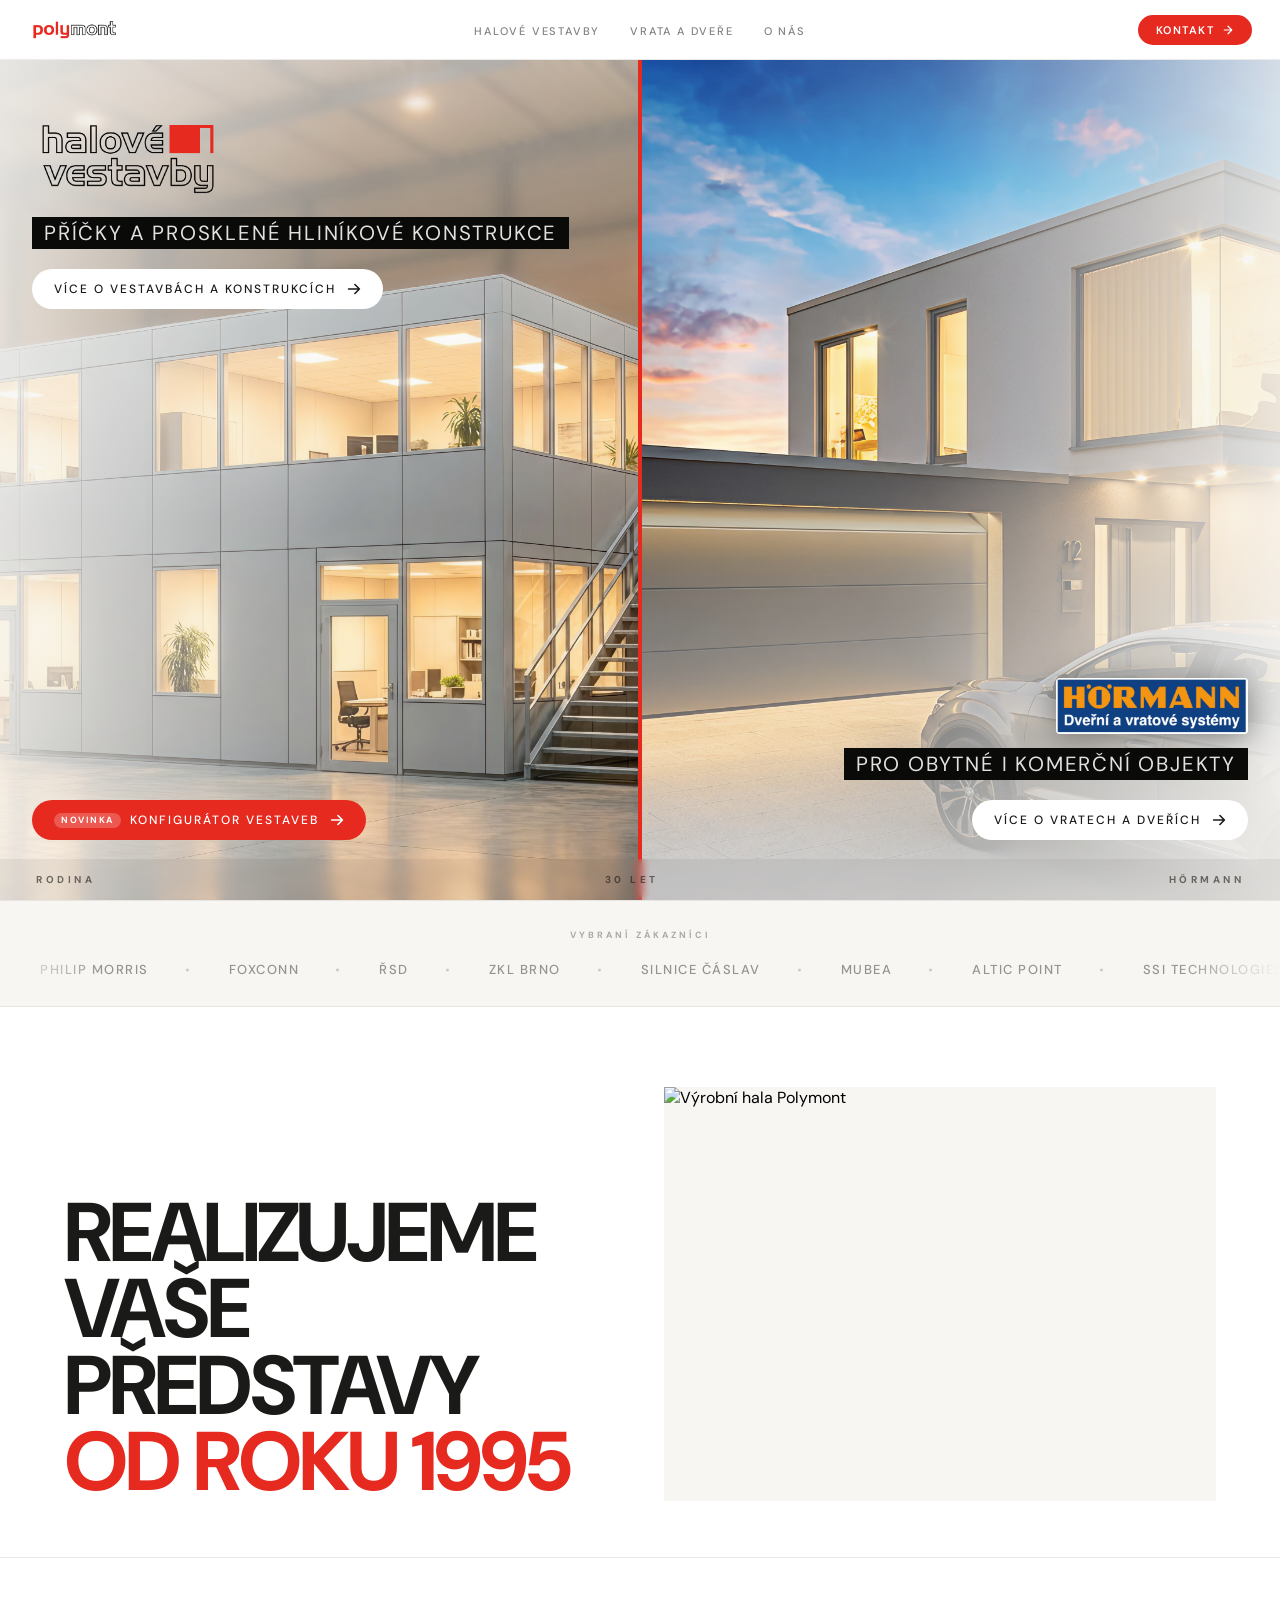
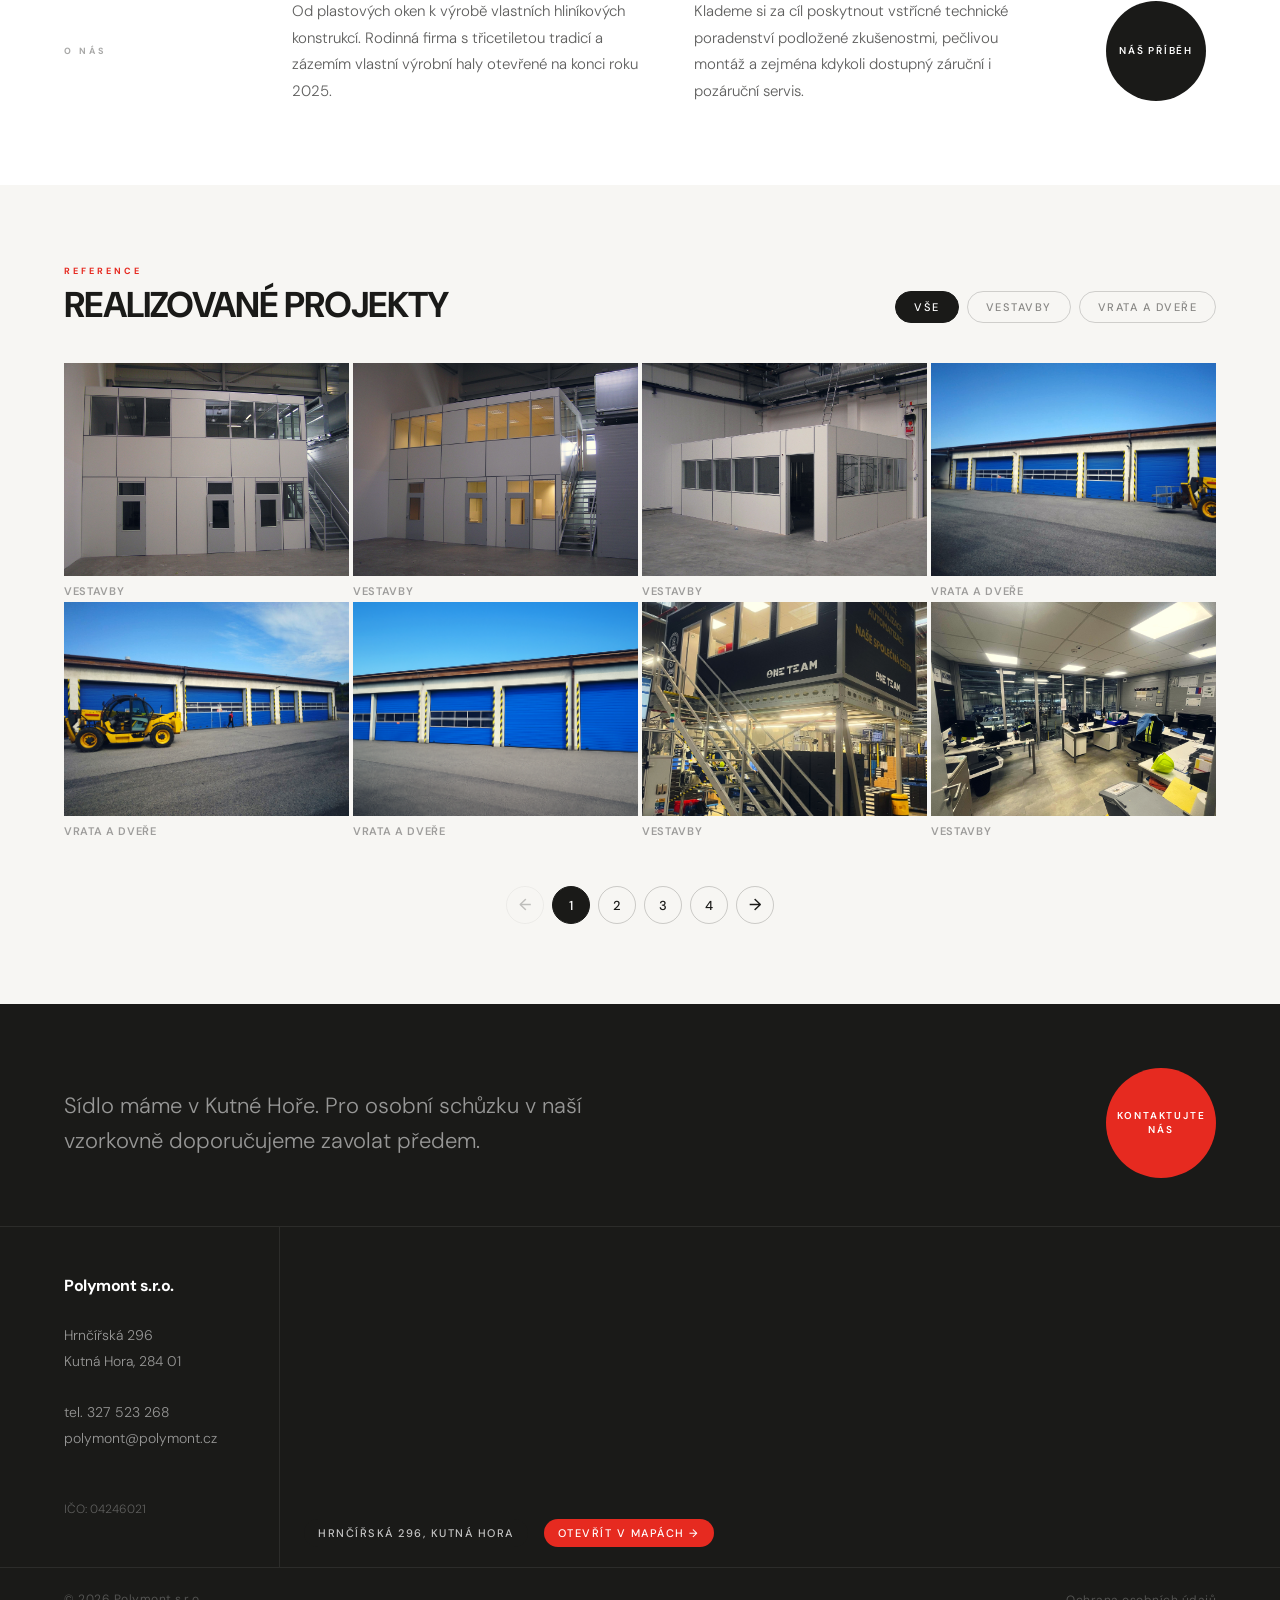
==== commit b976f70c: "Content updates" ====
--- a/index.html
+++ b/index.html
@@ -149,7 +149,7 @@
       </h2>
       <div class="about__image">
         <!-- Replace src with actual premises photo -->
-        <img src="about-premises.jpg" alt="Výrobní hala Polymont" onerror="this.style.display='none';this.closest('.about__image').classList.add('about__image--placeholder')" />
+        <img src="images/polymont-hall.png" alt="Výrobní hala Polymont" />
       </div>
     </div>
 
@@ -206,7 +206,7 @@
   <!-- FOOTER -->
   <footer class="footer">
     <div class="footer__top">
-      <p class="footer__intro" data-i18n="footer.intro">Sídlo máme v Kutné Hoře. Pro osobní schůzku v naší vzorkovně doporučujeme zavolat předem.</p>
+      <p class="footer__intro" data-i18n="footer.intro">Sídlo máme v Kutné Hoře. Pro osobní schůzku doporučujeme zavolat předem.</p>
       <a href="kontakt.html" class="footer__cta" data-i18n="footer.cta">Kontaktujte nás</a>
     </div>
 
--- a/style.css
+++ b/style.css
@@ -2792,7 +2792,7 @@
 
 .ab-hall__photos {
   display: grid;
-  grid-template-columns: 2fr 1fr 1fr;
+  grid-template-columns: 1fr 1fr;
   gap: 2px;
 }
 
@@ -2803,7 +2803,7 @@
 
 .ab-hall__photo--large {
   aspect-ratio: 16 / 9;
-  grid-row: 1;
+  grid-row: auto;
 }
 
 .ab-hall__photo img {
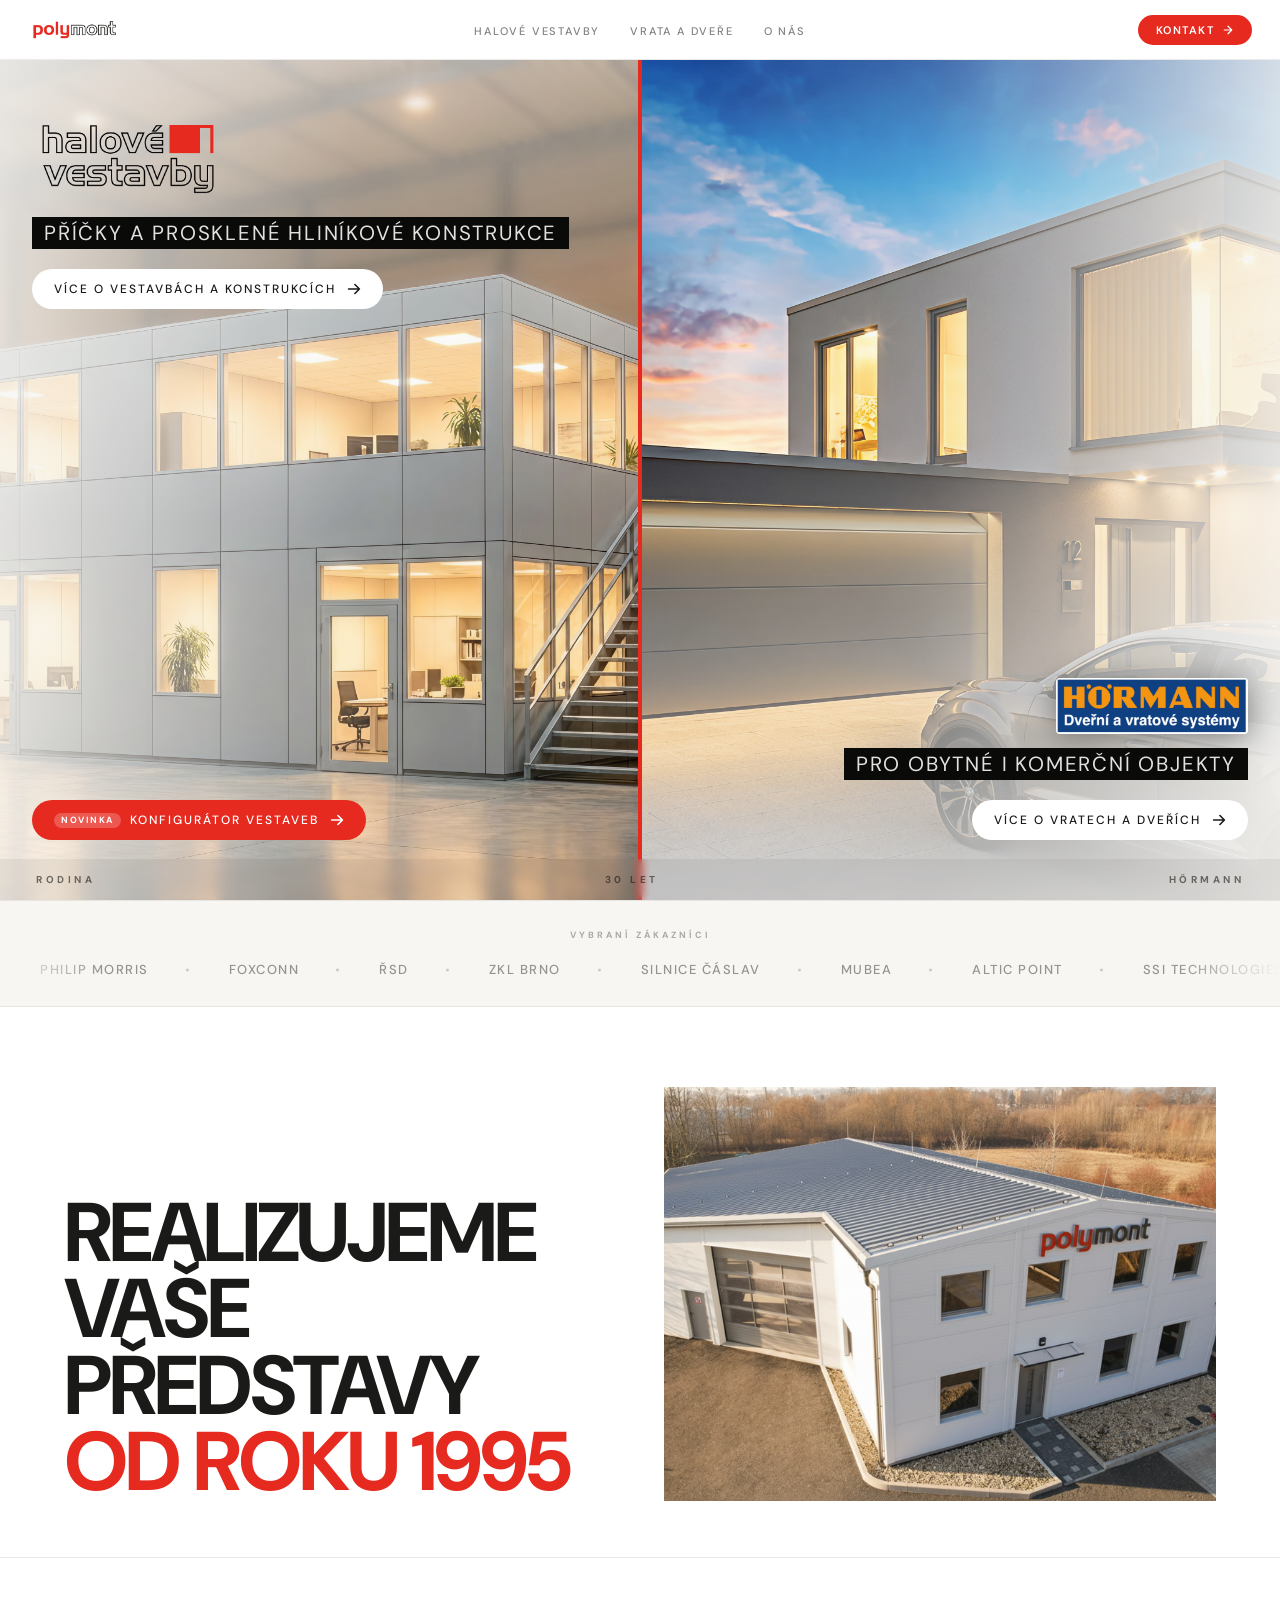
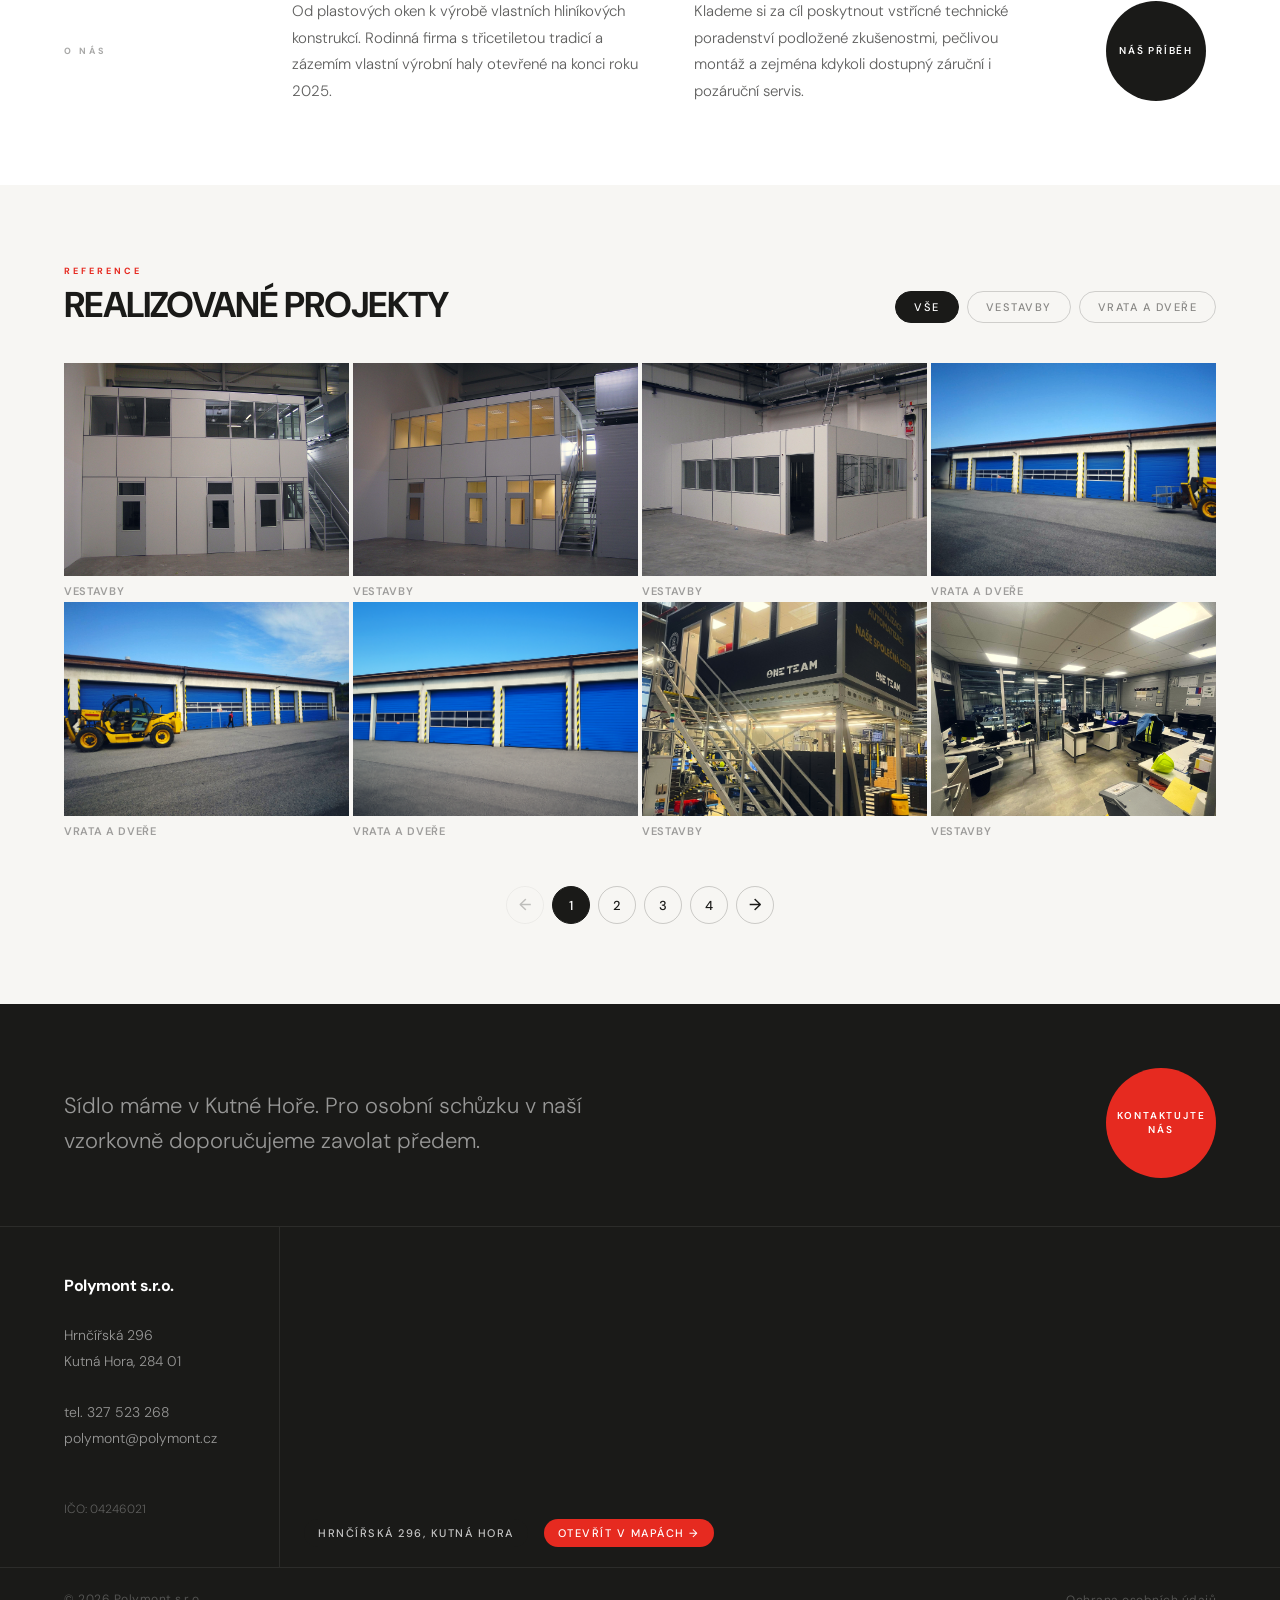
==== commit 448520a7: "Content updates" ====
--- a/index.html
+++ b/index.html
@@ -149,7 +149,7 @@
       </h2>
       <div class="about__image">
         <!-- Replace src with actual premises photo -->
-        <img src="images/polymont-hall.png" alt="Výrobní hala Polymont" />
+        <img src="images/polymont-hall.jpg" alt="Výrobní hala Polymont" />
       </div>
     </div>
 
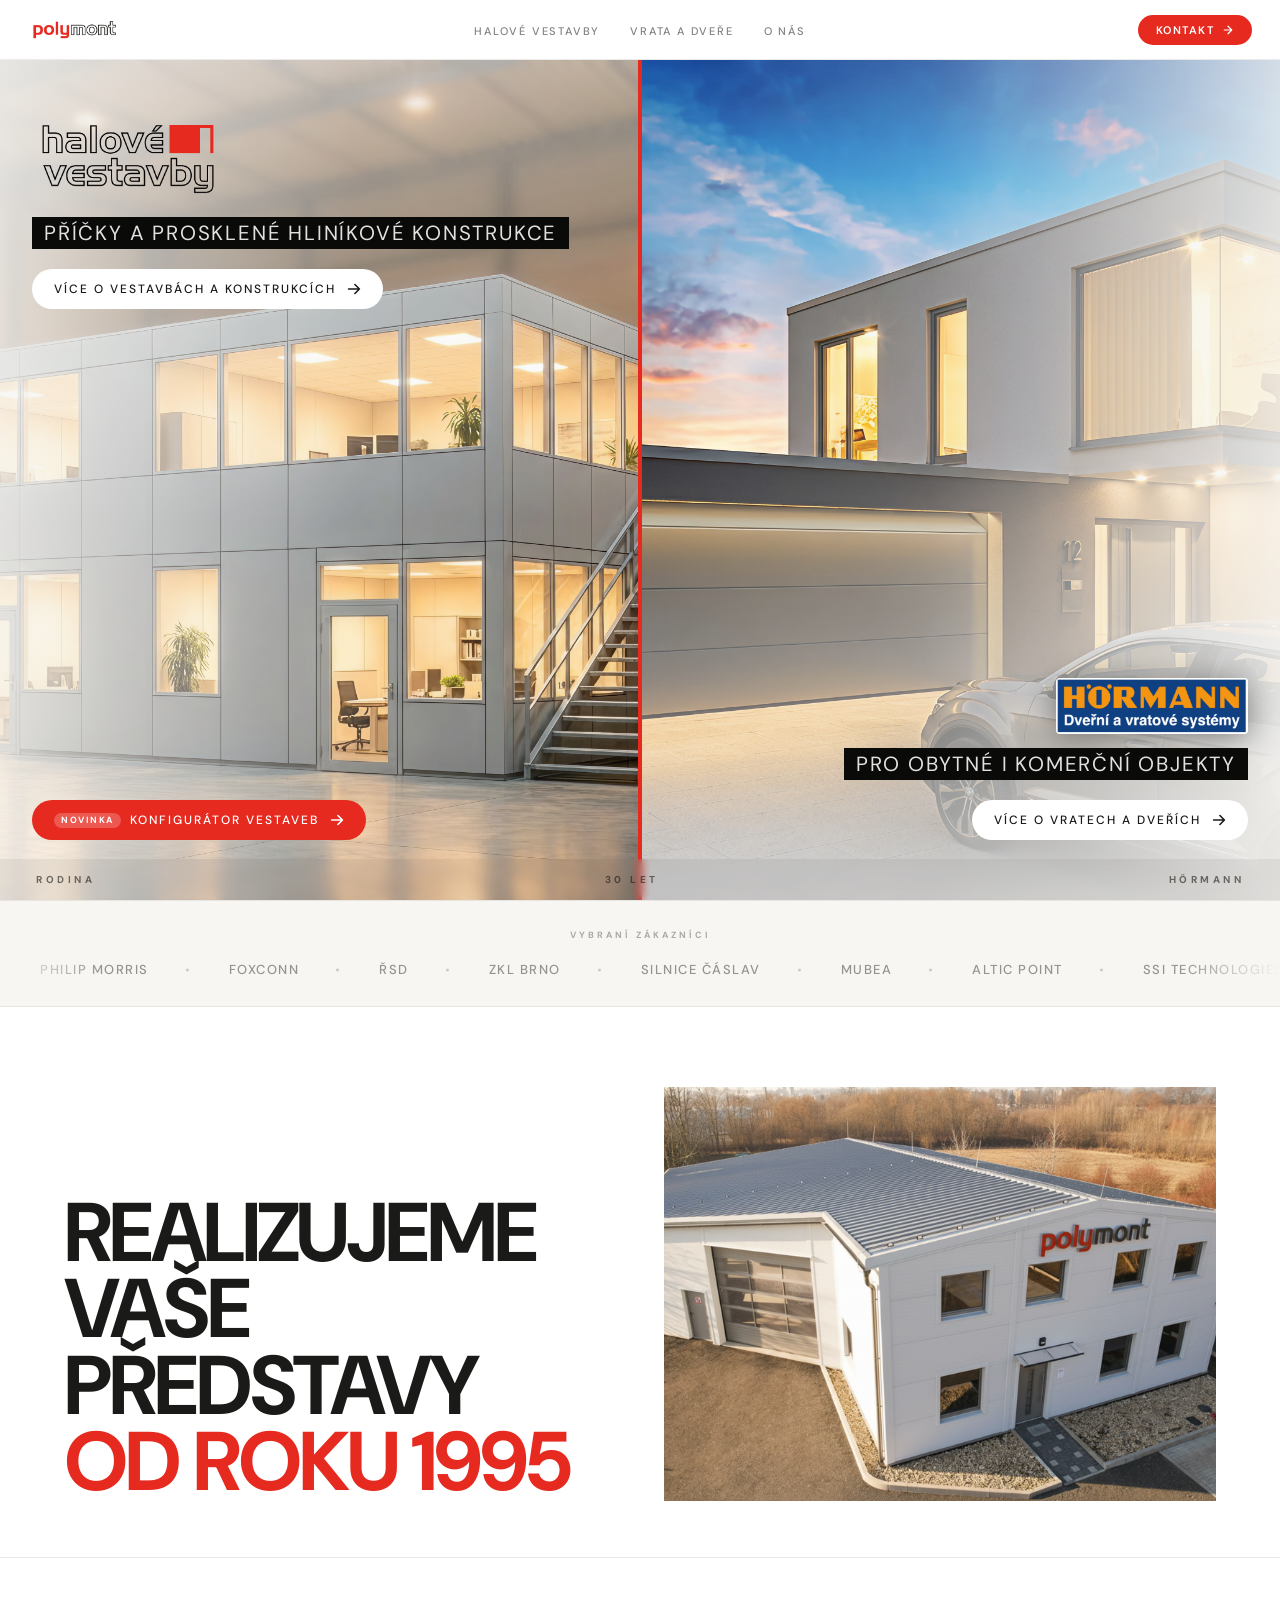
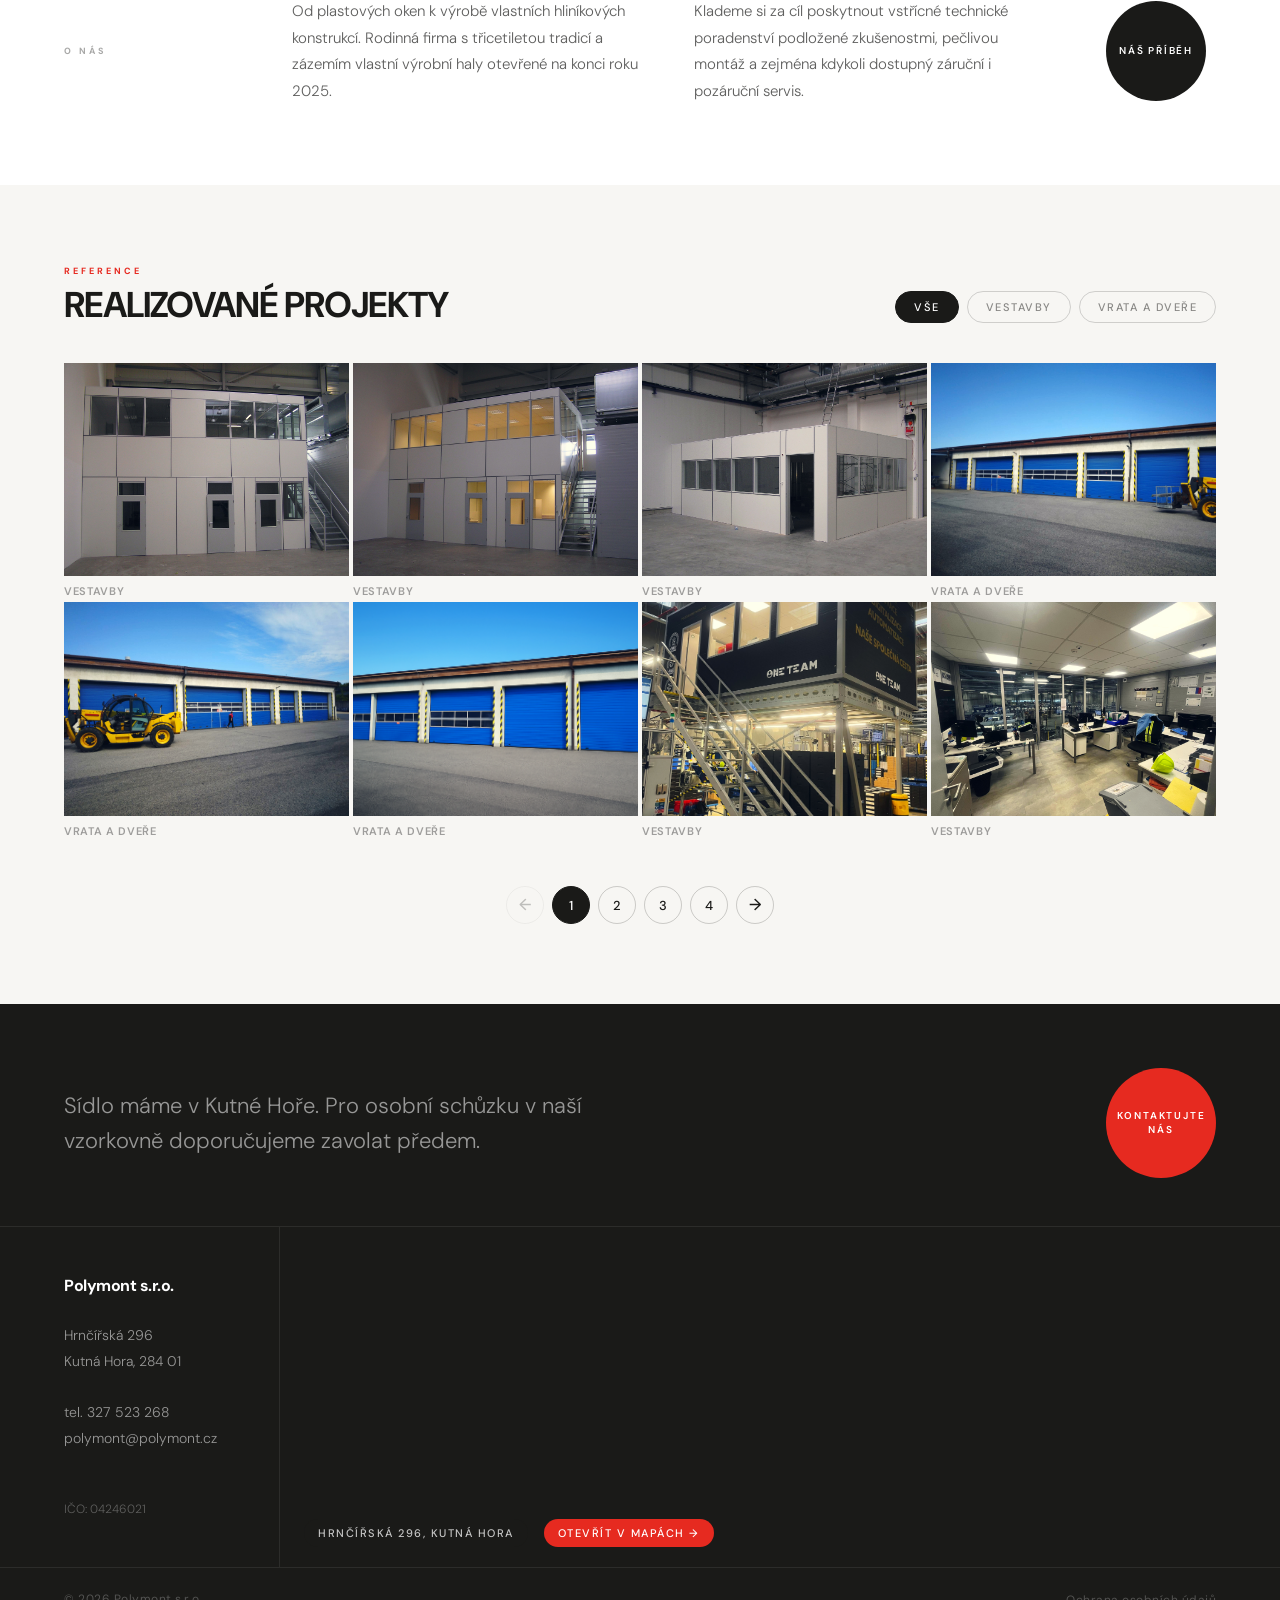
==== commit edb1449b: "Content updates" ====
--- a/index.html
+++ b/index.html
@@ -239,7 +239,7 @@
         </iframe>
         <div class="footer__map-overlay">
           <span class="footer__map-label">Hrnčířská 296, Kutná Hora</span>
-          <a href="https://maps.google.com/?q=49.9535837475202,15.288792535489224" target="_blank" rel="noopener" class="footer__map-btn" data-i18n="footer.map_open">Otevřít v mapách →</a>
+          <a href="https://maps.app.goo.gl/bLZTi5k1dBQU85yo8" target="_blank" rel="noopener" class="footer__map-btn" data-i18n="footer.map_open">Otevřít v mapách →</a>
         </div>
       </div>
     </div>
--- a/style.css
+++ b/style.css
@@ -3372,6 +3372,11 @@
   color: rgba(26,26,24,0.42) !important;
   font-style: italic;
 }
+.ct-accordion__list-note a {
+  color: var(--dark) !important;
+  text-decoration: underline;
+  text-underline-offset: 2px;
+}
 
 /* ─── FILE UPLOAD ───────────────────────────────────────── */
 
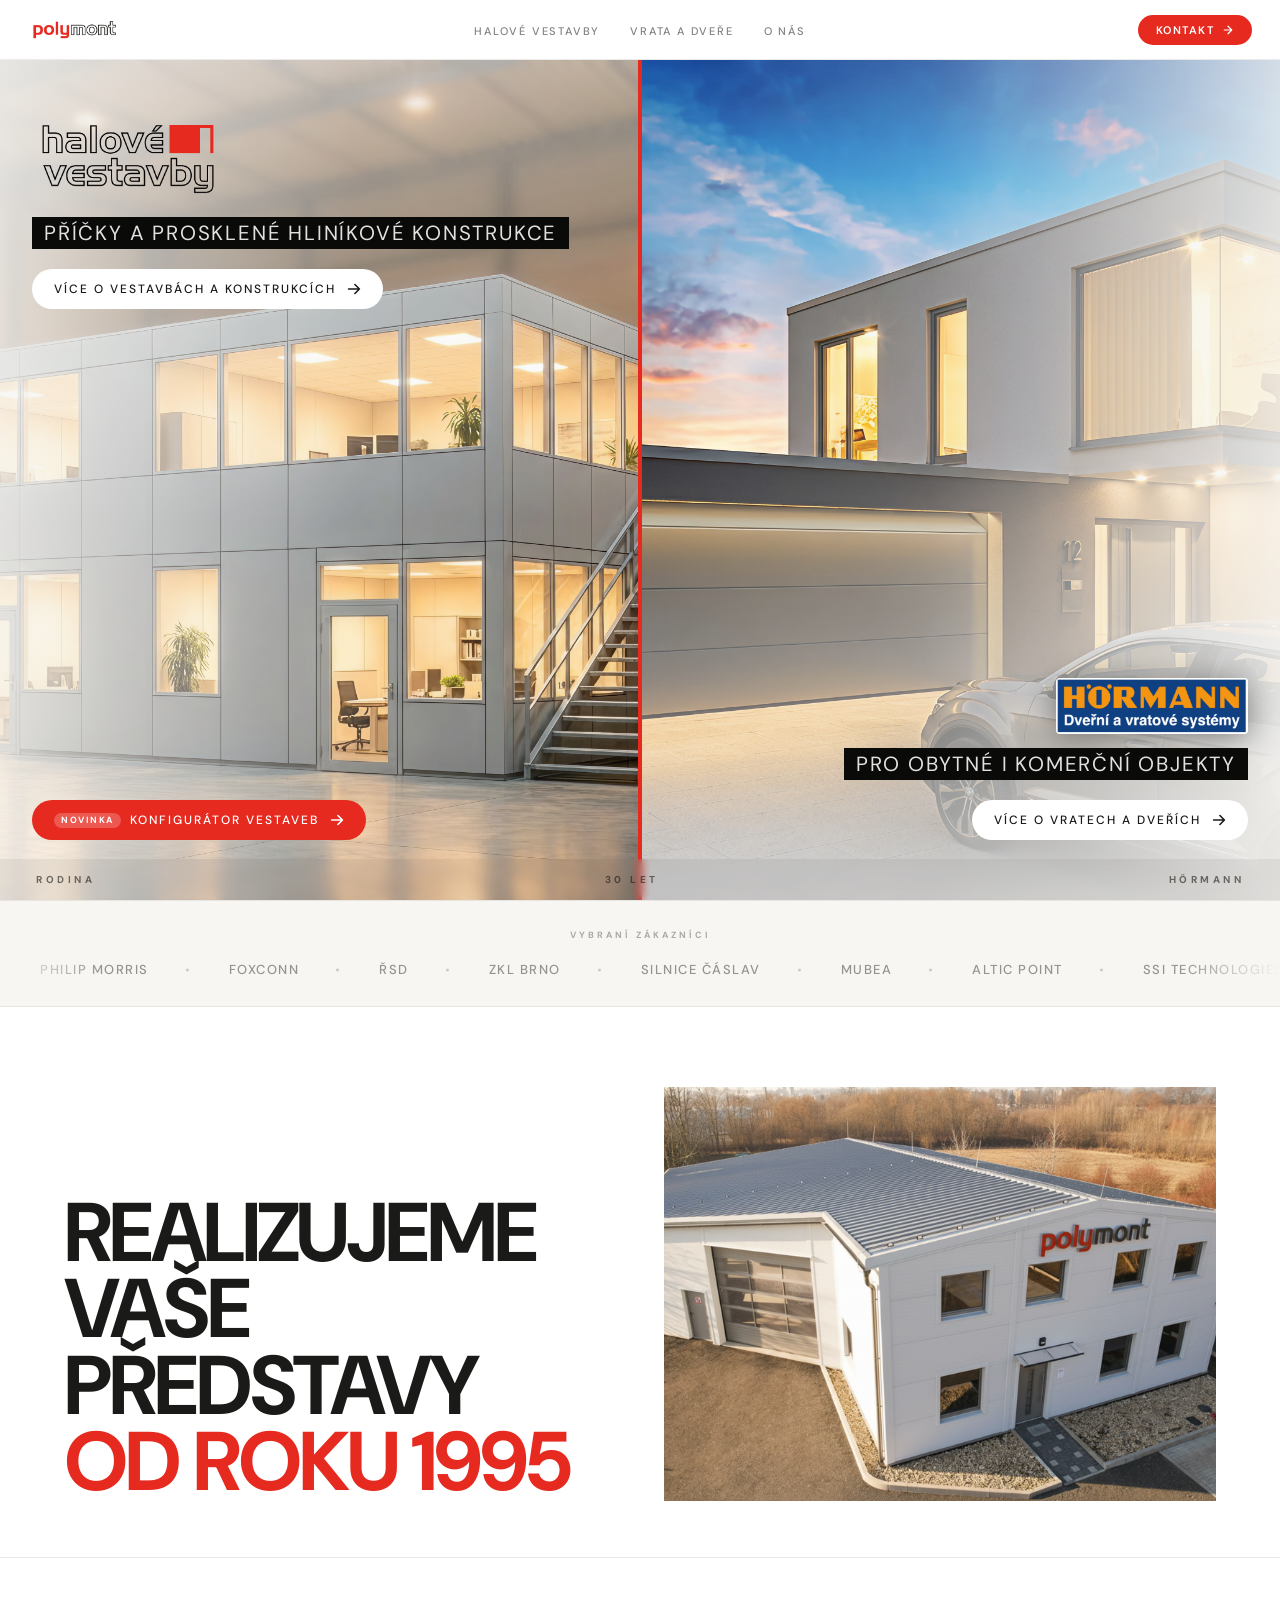
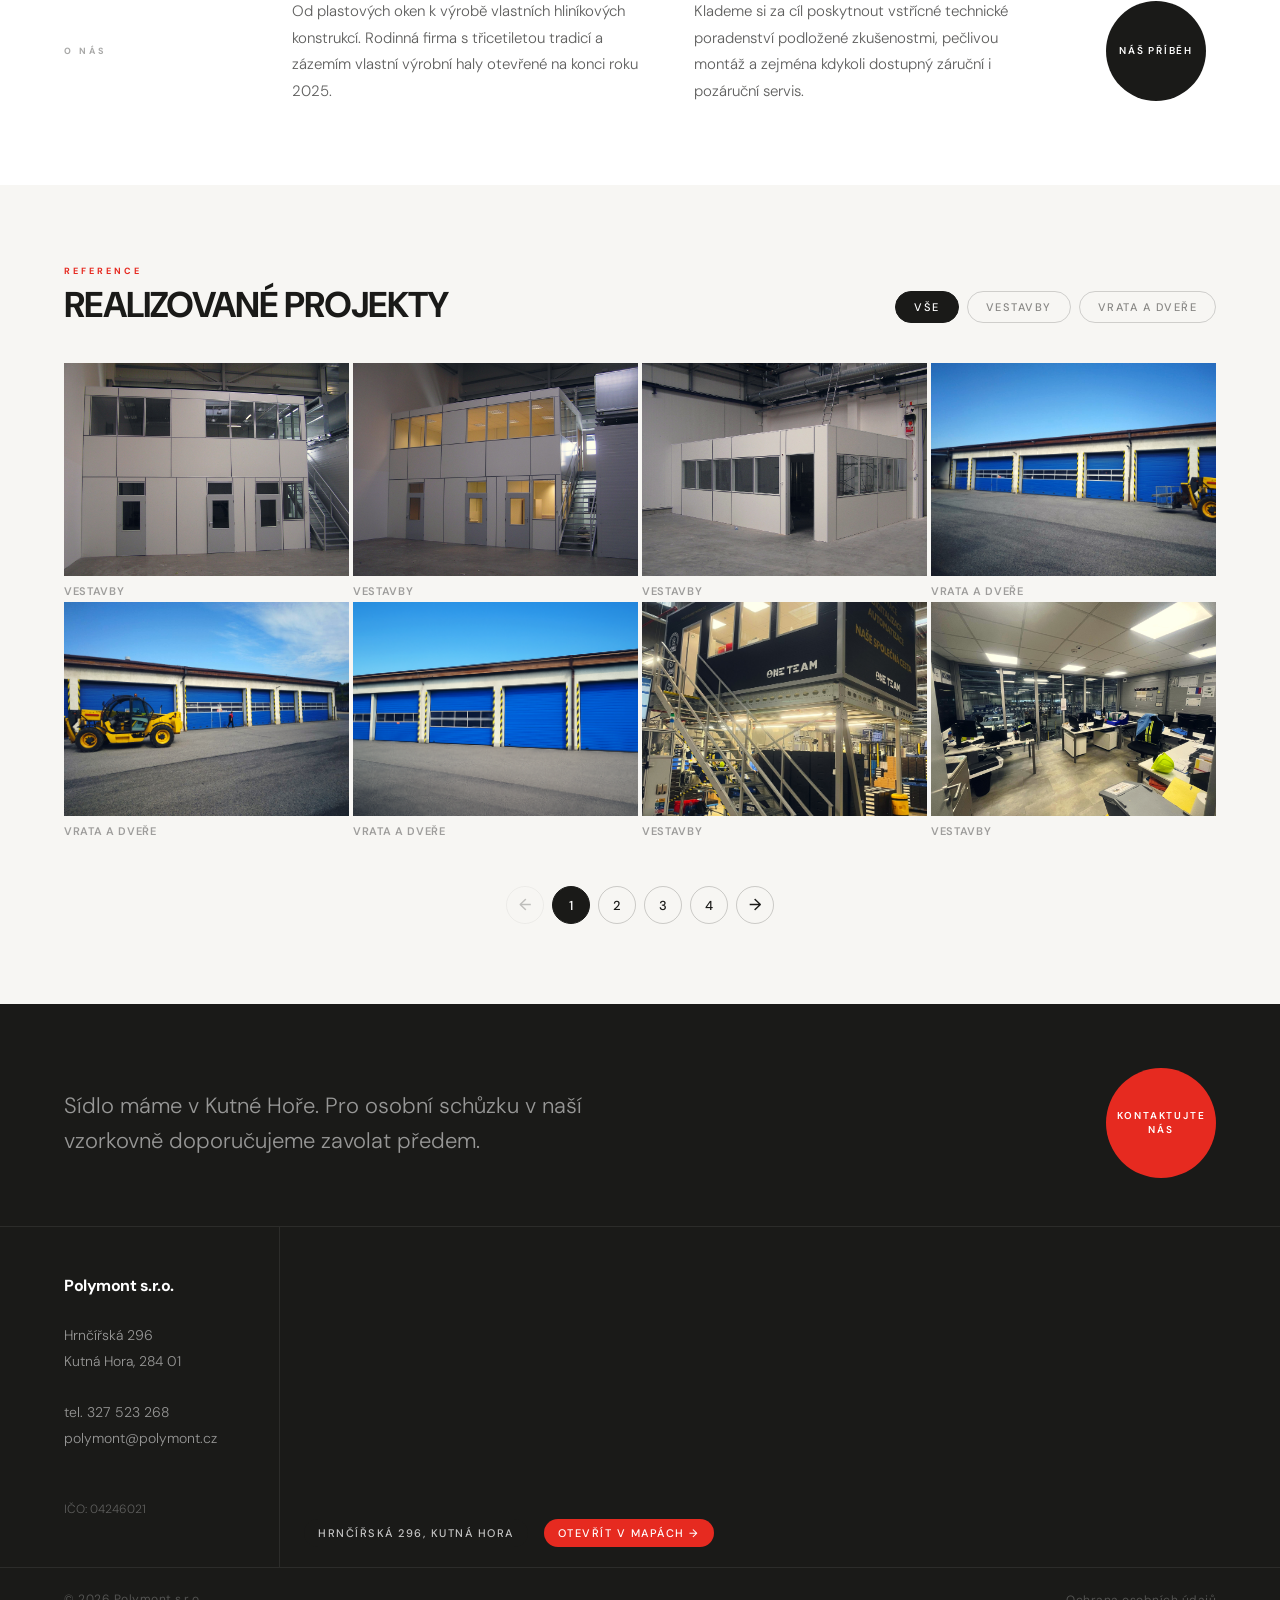
==== commit 1f1892ef: "Decap CMS" ====
--- a/index.html
+++ b/index.html
@@ -247,7 +247,7 @@
     <div class="footer__bottom">
       <p class="footer__copy">© <span id="footer-year"></span> Polymont s.r.o.</p>
       <nav class="footer__legal">
-        <a href="#" data-i18n="footer.privacy">Ochrana osobních údajů</a>
+        <a href="ochrana-osobnich-udaju.html" data-i18n="footer.privacy">Ochrana osobních údajů</a>
       </nav>
     </div>
   </footer>
